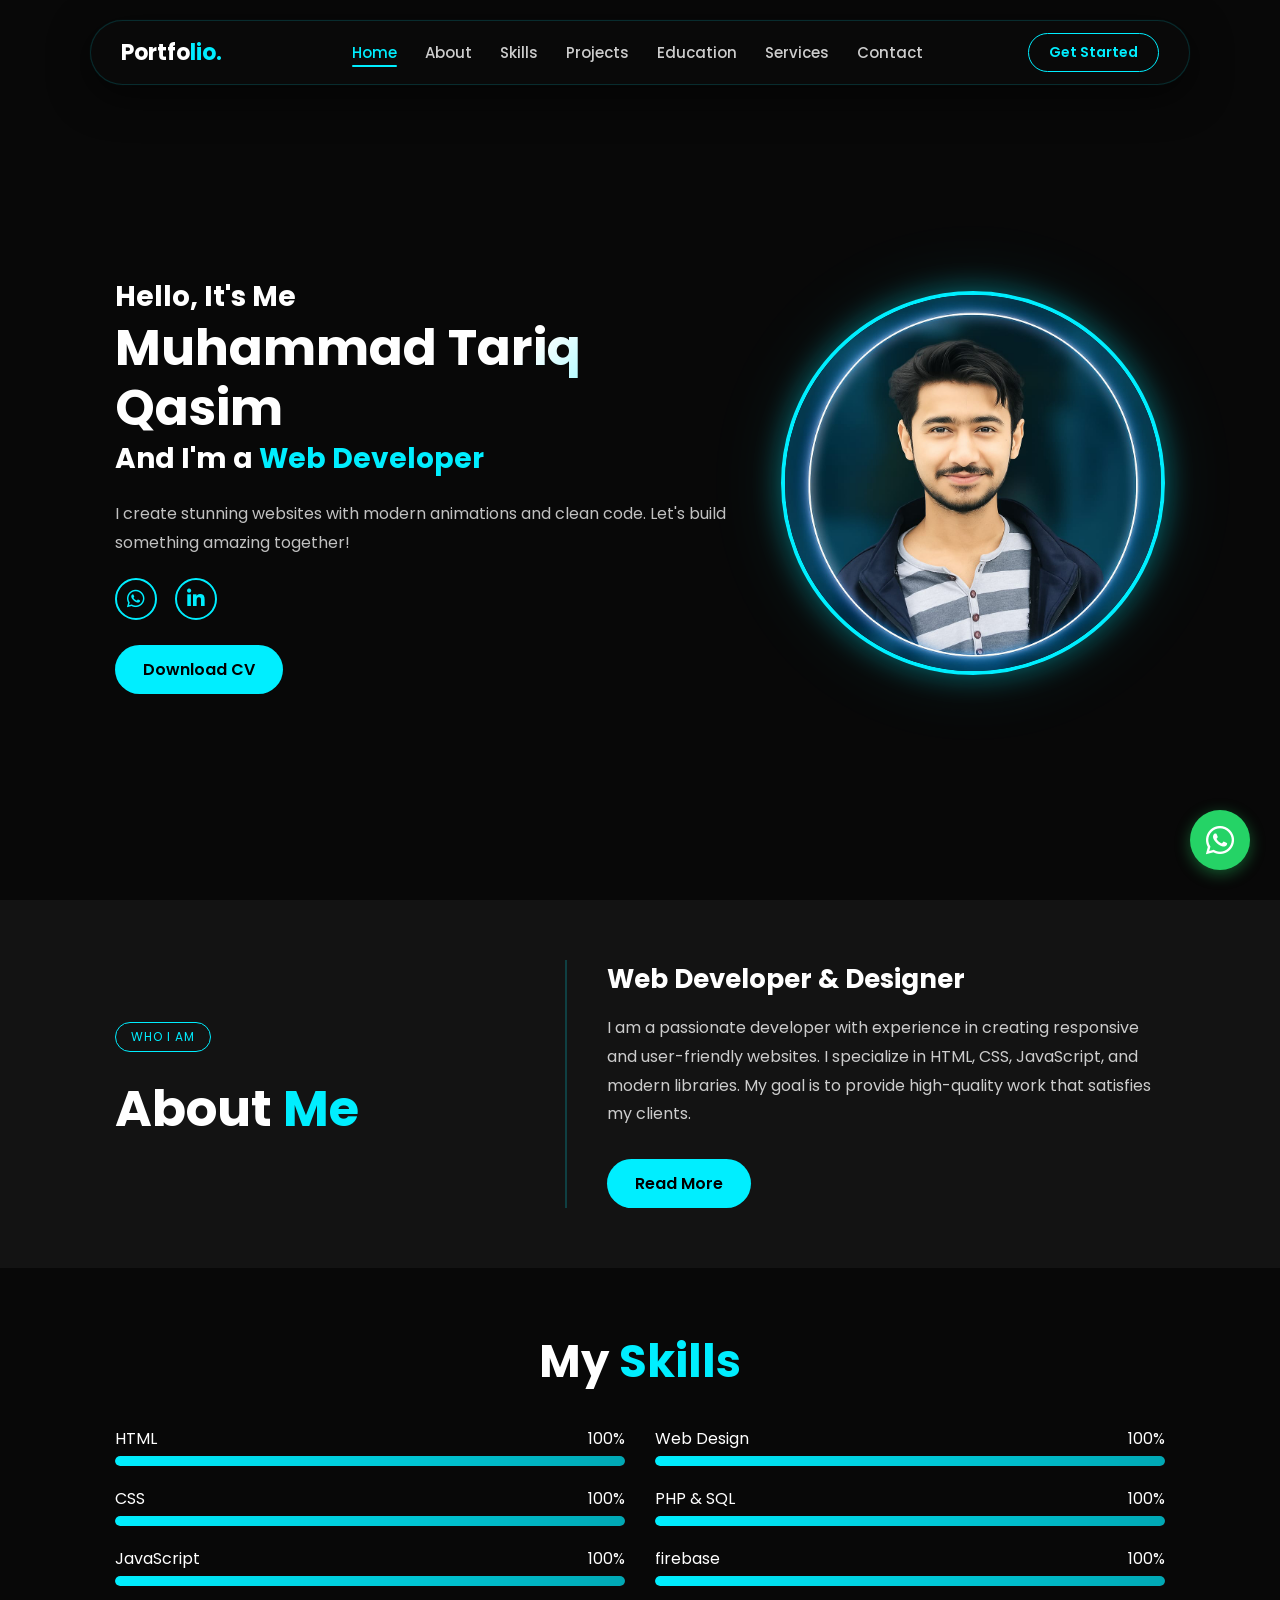
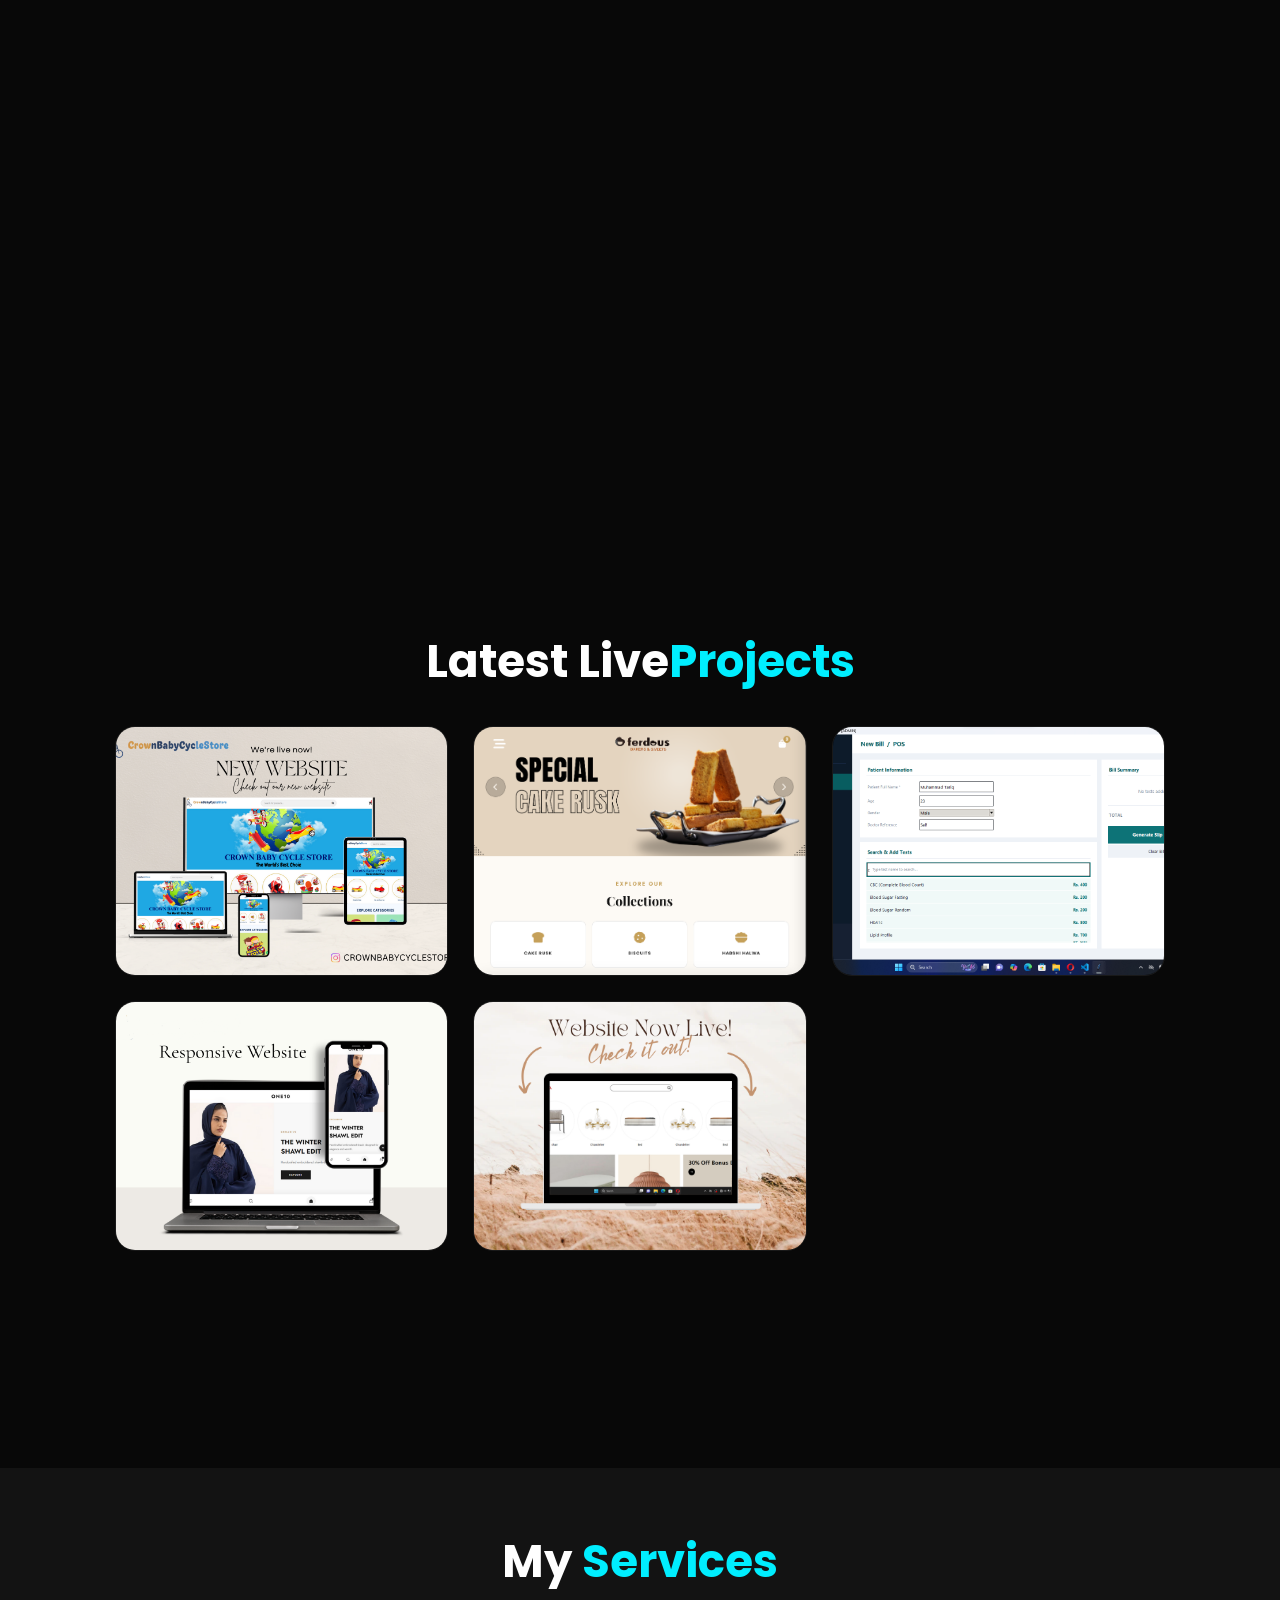
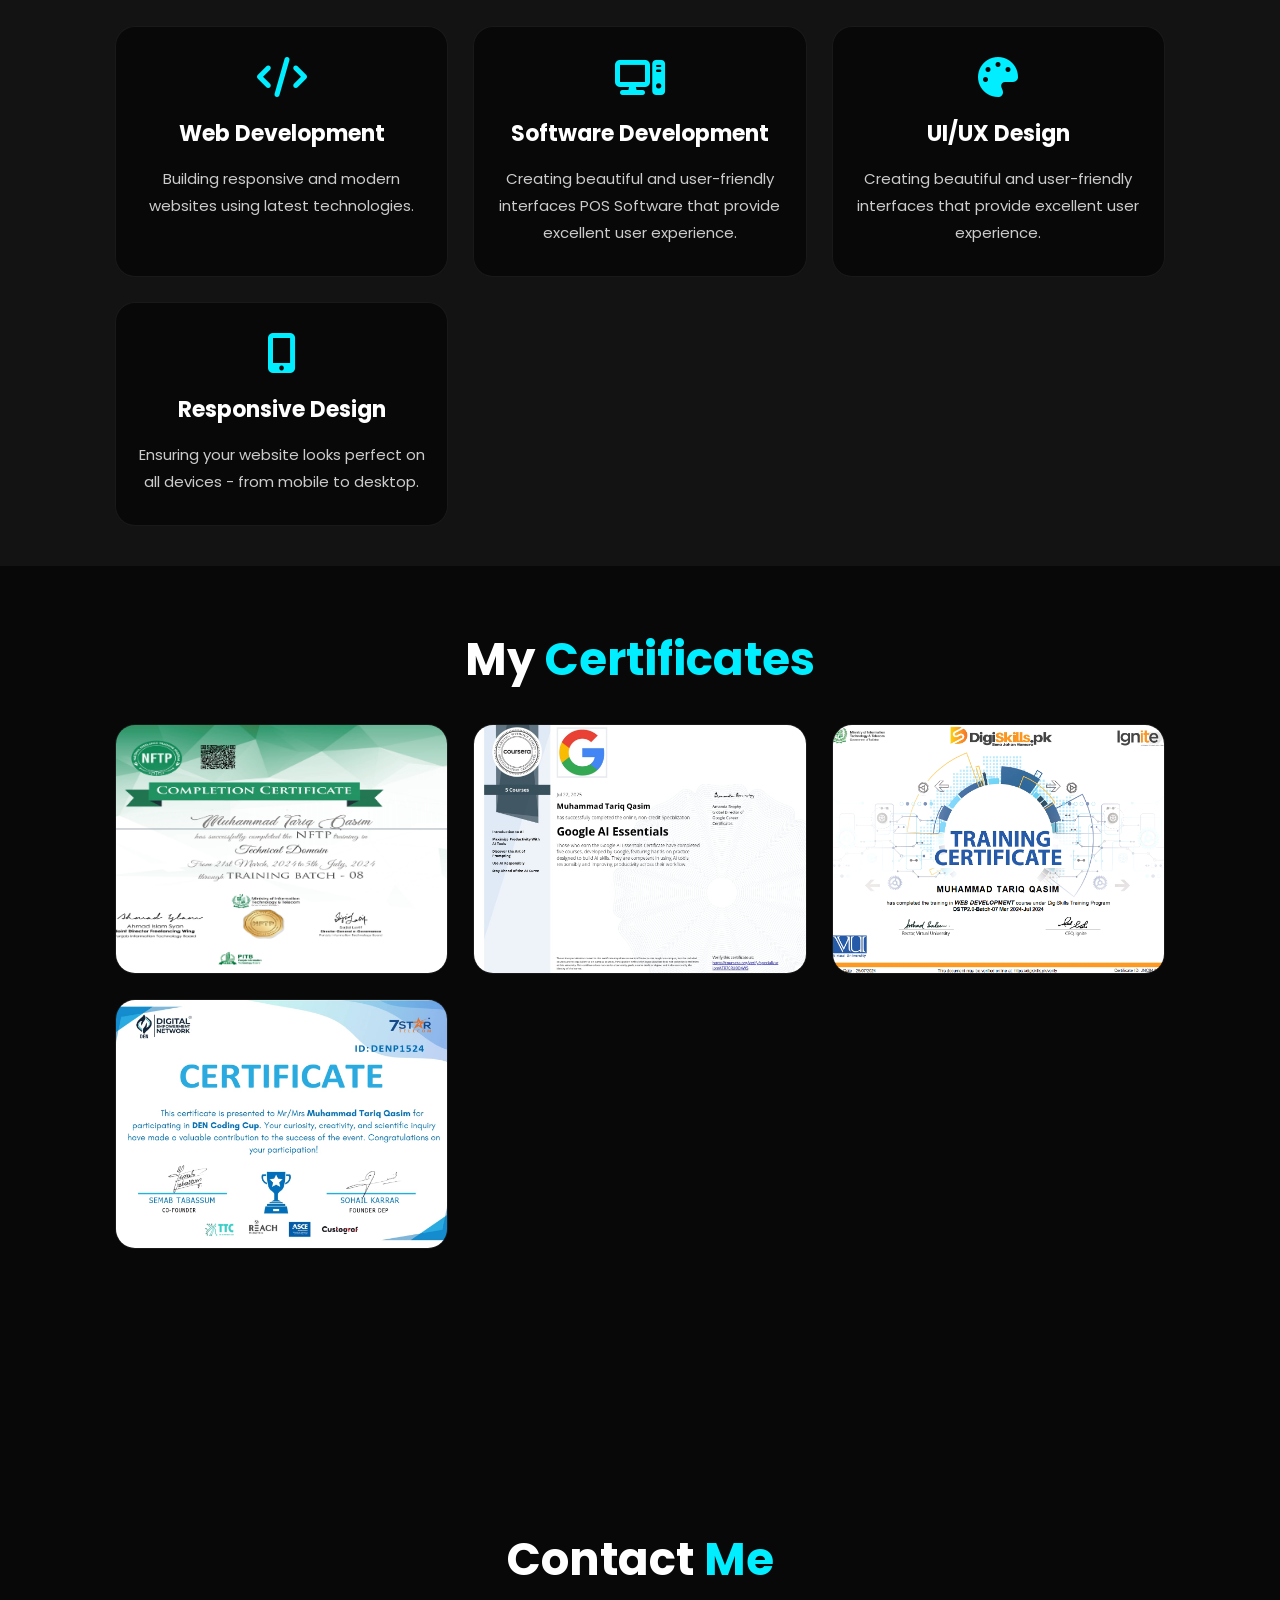
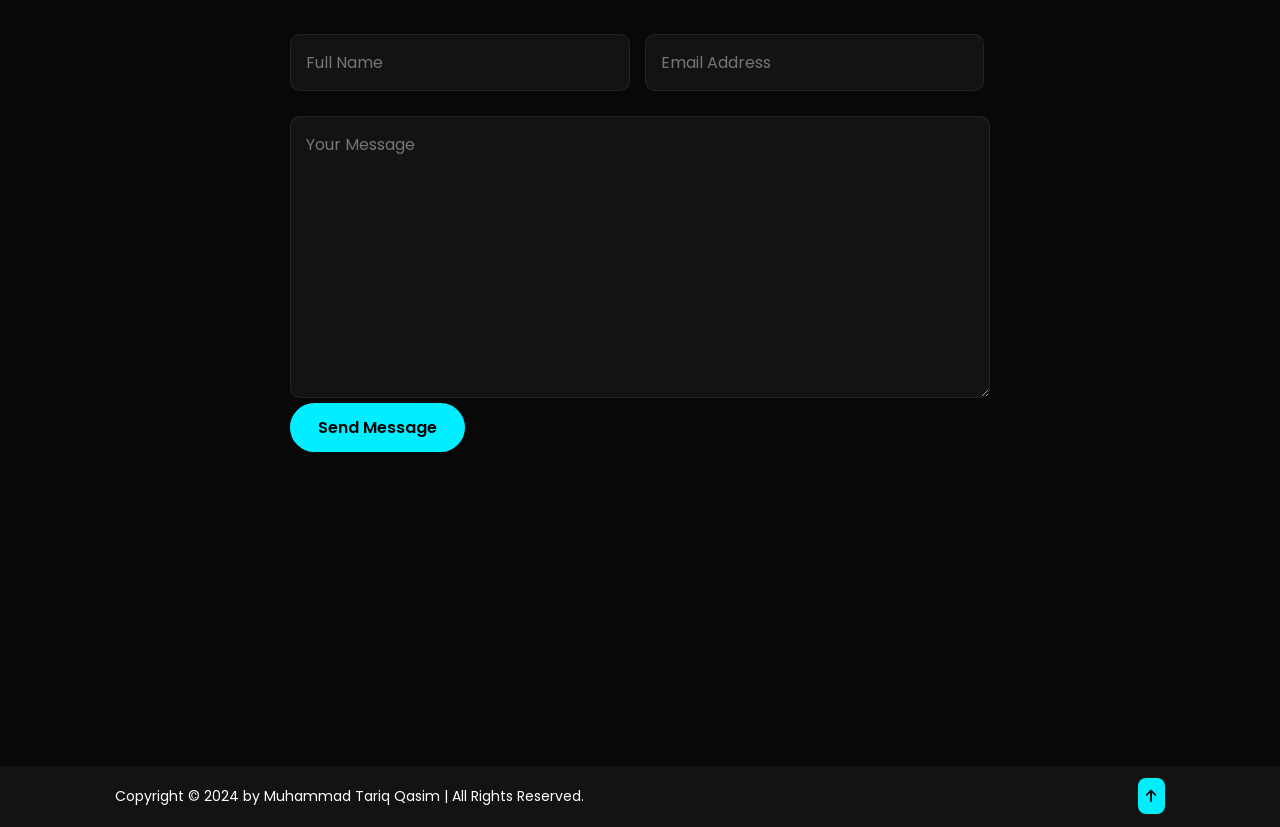
==== index.html @ 9a078065 "Add files via upload" ====
<!DOCTYPE html>
<html lang="en">
<head>
    <meta charset="UTF-8">
    <meta name="viewport" content="width=device-width, initial-scale=1.0">
    <title>Tariq Qasim | Professional Portfolio</title>
    <link rel="stylesheet" type="text/css" href="style.css">
    <link rel="stylesheet" href="https://cdnjs.cloudflare.com/ajax/libs/font-awesome/6.5.1/css/all.min.css">
</head>
<body>

    <header class="header">
        <div class="header-pill">
            <div class="logo-wrapper">
                <a href="#" class="logo">Portfo<span>lio.</span></a>
            </div>

            <nav class="navbar">
                <a href="#home" class="active">Home</a>
                <a href="#about">About</a>
                <a href="#skills">Skills</a>
                <a href="#portfolio">Projects</a>
                <a href="educational.html">Education</a>
                <a href="#services">Services</a>
                <a href="#contact">Contact</a>
            </nav>

            <div class="header-right">
                <a href="#contact" class="get-started-btn">Get Started</a>
                <i class="fa-solid fa-bars" id="menu-icon"></i>
            </div>
        </div>
    </header>

    <!-- HOME SECTION -->
    <section class="home" id="home">
        <div class="home-content">
            <h3>Hello, It's Me</h3>
            <h1>Muhammad Tariq Qasim</h1>
            <h3>And I'm a <span style="color: var(--main-color);">Web Developer</span></h3>
            <p>I create stunning websites with modern animations and clean code. Let's build something amazing together!</p>
            <div class="social-media">
                <a href="https://wa.me/+923253209977"><i class="fa-brands fa-whatsapp"></i></a>
                <a href="https://www.linkedin.com/in/tariq-qasim-27733a306?utm_source=share&utm_campaign=share_via&utm_content=profile&utm_medium=android_app"><i class="fa-brands fa-linkedin-in"></i></a>
            </div>
            <a href="#contact" class="btn">Download CV</a>
        </div>
        <div class="home-img">
            <img src="Tariqqasim.jpeg" alt="Profile Pic">
        </div>
    </section>

    <!-- ABOUT SECTION -->
    <section class="about" id="about">
        <div class="about-container reveal">
            <div class="about-left">
                <span class="pill-badge">Who I Am</span>
                <h2 class="heading">About <span>Me</span></h2>
            </div>
            <div class="about-right">
                <h3>Web Developer & Designer</h3>
                <p>I am a passionate developer with experience in creating responsive and user-friendly websites. I specialize in HTML, CSS, JavaScript, and modern libraries. My goal is to provide high-quality work that satisfies my clients.</p>
                <div class="about-btn-wrapper">
                    <a href="#" class="btn">Read More</a>
                </div>
            </div>
        </div>
    </section>

    <!-- SKILLS SECTION -->
    <section class="skills" id="skills">
        <h2 class="heading reveal">My <span>Skills</span></h2>
        <div class="skills-container reveal">
            <div class="skill-box">
                <div class="skill-bar">
                    <div class="info"><span>HTML</span><span>100%</span></div>
                    <div class="bar"><span class="progress" data-width="100%"></span></div>
                </div>
                <div class="skill-bar">
                    <div class="info"><span>CSS</span><span>100%</span></div>
                    <div class="bar"><span class="progress" data-width="100%"></span></div>
                </div>
                <div class="skill-bar">
                    <div class="info"><span>JavaScript</span><span>100%</span></div>
                    <div class="bar"><span class="progress" data-width="100%"></span></div>
                </div>
            </div>
            <div class="skill-box">
                <div class="skill-bar">
                    <div class="info"><span>Web Design</span><span>100%</span></div>
                    <div class="bar"><span class="progress" data-width="100%"></span></div>
                </div>
                <div class="skill-bar">
                    <div class="info"><span>PHP & SQL</span><span>100%</span></div>
                    <div class="bar"><span class="progress" data-width="100%"></span></div>
                </div>
                <div class="skill-bar">
                    <div class="info"><span>firebase</span><span>100%</span></div>
                    <div class="bar"><span class="progress" data-width="100%"></span></div>
                </div>
            </div>
        </div>
    </section>

    <!-- PORTFOLIO SECTION -->
    <section class="portfolio" id="portfolio">
        <h2 class="heading reveal">Latest Live<span>Projects</span></h2>
        <div class="portfolio-container reveal">
            <div class="portfolio-box">
                <img src="crown.png" alt="Project 1">
                <div class="portfolio-layer">
                    <h4>Crown Baby Store</h4>
                    <a href="https://www.crownbabycyclestore.live"><i class="fa-solid fa-arrow-up-right-from-square"></i></a>
                </div>
            </div>
            <div class="portfolio-box">
                <img src="ferdousbakery.png" alt="Project 2">
                <div class="portfolio-layer">
                    <h4>Ferdous Bakers</h4>
                    <a href="https://www.ferdousbakery.com"><i class="fa-solid fa-arrow-up-right-from-square"></i></a>
                </div>
            </div>
            <div class="portfolio-box">
                <img src="city lab.png" alt="Project 2">
                <div class="portfolio-layer">
                    <h4>City Laboratory <br> POS Software</h4>
                 </div>
            </div>
            <div class="portfolio-box">
                <img src="one 10.png" alt="Project 2">
                <div class="portfolio-layer">
                    <h4>ONE 10</h4>
                    <a href="https://one10-virid.vercel.app/"><i class="fa-solid fa-arrow-up-right-from-square"></i></a>
                </div>
            </div>
            <div class="portfolio-box">
                <img src="Doweco.png" alt="Project 3">
                <div class="portfolio-layer">
                    <h4>Doweeco</h4>
                    <a href="https://doweco-b8rv.vercel.app/"><i class="fa-solid fa-arrow-up-right-from-square"></i></a>
                </div>
            </div>
        </div>
    </section>

    <!-- SERVICES SECTION -->
    <section class="services" id="services">
        <h2 class="heading reveal">My <span>Services</span></h2>
        <div class="services-container reveal">
            <div class="service-box">
                <i class="fa-solid fa-code"></i>
                <h3>Web Development</h3>
                <p>Building responsive and modern websites using latest technologies.</p>
            </div>
            <div class="service-box">
                <i class="fa-solid fa-computer"></i>
                <h3>Software Development</h3>
                <p>Creating beautiful and user-friendly interfaces POS Software that provide excellent user experience.</p>
            </div>
            <div class="service-box">
                <i class="fa-solid fa-palette"></i>
                <h3>UI/UX Design</h3>
                <p>Creating beautiful and user-friendly interfaces that provide excellent user experience.</p>
            </div>
            <div class="service-box">
                <i class="fa-solid fa-mobile-screen-button"></i>
                <h3>Responsive Design</h3>
                <p>Ensuring your website looks perfect on all devices - from mobile to desktop.</p>
            </div>
        </div>
    </section>

    

    <!-- CERTIFICATES SECTION -->
    <section class="certificates" id="certificates">
        <h2 class="heading reveal">My <span>Certificates</span></h2>
        <div class="portfolio-container reveal">
            <div class="portfolio-box">
                <img src="nftp.jpg" alt="web">
                <div class="portfolio-layer"><h4>NFTP</h4></div>
            </div>
            <div class="portfolio-box">
                <img src="GOOGLE.jpg" alt="Google">
                <div class="portfolio-layer"><h4>Google AI</h4></div>
            </div>
            <div class="portfolio-box">
                <img src="DIGI SKILSS.png" alt="Digi">
                <div class="portfolio-layer"><h4>DigiSkills</h4></div>
            </div>
            <div class="portfolio-box">
                <img src="CODING CUP.jpg" alt="Coding">
                <div class="portfolio-layer"><h4>Coding Cup</h4></div>
            </div>
        </div>
    </section>

    <!-- CONTACT SECTION -->
    <section class="contact" id="contact">
        <h2 class="heading reveal">Contact <span>Me</span></h2>
        <form id="whatsappForm" class="reveal">
            <div class="input-box">
                <input type="text" id="name" placeholder="Full Name" required>
                <input type="email" id="email" placeholder="Email Address">
            </div>
            <textarea id="message" cols="30" rows="10" placeholder="Your Message" required></textarea>
            <button type="button" onclick="sendToWhatsapp()" class="btn">Send Message</button>
        </form>
    </section>

    <!-- FOOTER -->
    <footer class="footer">
        <p>Copyright &copy; 2024 by Muhammad Tariq Qasim | All Rights Reserved.</p>
        <div class="footer-iconTop"><a href="#home"><i class="fa-solid fa-arrow-up"></i></a></div>
    </footer>

    <!-- WHATSAPP FLOATING BUTTON -->
    <a href="https://wa.me/923253209977" target="_blank" class="whatsapp-float">
        <i class="fa-brands fa-whatsapp"></i>
    </a>

    <script>
        // MENU TOGGLE - Fixed for mobile
        const menuIcon = document.querySelector('#menu-icon');
        const navbar = document.querySelector('.navbar');

        menuIcon.addEventListener('click', (e) => {
            e.stopPropagation();
            menuIcon.classList.toggle('fa-xmark');
            menuIcon.classList.toggle('fa-bars');
            navbar.classList.toggle('active');
        });

        // Close menu when a link is clicked
        navbar.querySelectorAll('a').forEach(link => {
            link.addEventListener('click', () => {
                menuIcon.classList.remove('fa-xmark');
                menuIcon.classList.add('fa-bars');
                navbar.classList.remove('active');
            });
        });

        // Close menu when clicking outside
        document.addEventListener('click', (e) => {
            if (!menuIcon.contains(e.target) && !navbar.contains(e.target)) {
                menuIcon.classList.remove('fa-xmark');
                menuIcon.classList.add('fa-bars');
                navbar.classList.remove('active');
            }
        });

        // ACTIVE NAV on scroll
        const sections = document.querySelectorAll('section[id]');
        const navLinks = document.querySelectorAll('.navbar a');
        
        window.addEventListener('scroll', () => {
            let current = '';
            sections.forEach(section => {
                const sectionTop = section.offsetTop - 150;
                if (window.scrollY >= sectionTop) current = section.getAttribute('id');
            });
            navLinks.forEach(link => {
                link.classList.remove('active');
                if (link.getAttribute('href') === '#' + current) link.classList.add('active');
            });
        });

        // REVEAL on scroll
        const observer = new IntersectionObserver((entries) => {
            entries.forEach((entry) => {
                if (entry.isIntersecting) {
                    entry.target.classList.add('active');
                    if (entry.target.classList.contains('skills-container')) {
                        document.querySelectorAll('.progress').forEach(bar => {
                            bar.style.width = bar.getAttribute('data-width');
                        });
                    }
                }
            });
        }, { threshold: 0.1 });
        document.querySelectorAll('.reveal').forEach(el => observer.observe(el));

        // WHATSAPP SEND
        function sendToWhatsapp() {
            const myNumber = "923253209977";
            const name = document.getElementById('name').value;
            const message = document.getElementById('message').value;
            if (!name || !message) { alert("Please enter Name and Message!"); return; }
            const url = "https://wa.me/" + myNumber + "?text=" + "*Name:* " + name + "%0a" + "*Message:* " + message;
            window.open(url, '_blank').focus();
        }
    </script>
</body>
</html>
---- style.css ----
@import url('https://fonts.googleapis.com/css2?family=Poppins:wght@300;400;500;600;700;800&display=swap');

* { margin: 0; padding: 0; box-sizing: border-box; text-decoration: none; border: none; outline: none; scroll-behavior: smooth; font-family: 'Poppins', sans-serif; }

:root {
    --bg-color: #080808; 
    --second-bg-color: #131313; 
    --text-color: #fff;
    --main-color: #00eeff; 
    --glass-bg: rgba(0, 0, 0, 0.85);
    --header-bg: rgba(10, 10, 10, 0.85);
}

html { font-size: 62.5%; overflow-x: hidden; }
body { background: var(--bg-color); color: var(--text-color); }

::-webkit-scrollbar { width: 6px; }
::-webkit-scrollbar-track { background: var(--bg-color); }
::-webkit-scrollbar-thumb { background: var(--main-color); border-radius: 10px; }

/* HEADER */
.header {
    position: fixed; top: 20px; left: 0; width: 100%;
    display: flex; justify-content: center; z-index: 1000; padding: 0 2%;
    animation: slideDown 0.8s ease forwards;
}
@keyframes slideDown { from { opacity: 0; transform: translateY(-30px); } to { opacity: 1; transform: translateY(0); } }

.header-pill {
    background: var(--header-bg); backdrop-filter: blur(20px); -webkit-backdrop-filter: blur(20px);
    border: 1px solid rgba(0,238,255,0.15); width: 100%; max-width: 1100px;
    padding: 1.2rem 3rem; border-radius: 100px;
    display: flex; justify-content: space-between; align-items: center;
    box-shadow: 0 10px 40px rgba(0,0,0,0.6), 0 0 1px rgba(0,238,255,0.2);
    transition: box-shadow 0.3s;
}
.header-pill:hover { box-shadow: 0 10px 40px rgba(0,0,0,0.6), 0 0 20px rgba(0,238,255,0.1); }

.logo { font-size: 2.2rem; color: #fff; font-weight: 700; }
.logo span { color: var(--main-color); }

.navbar a { 
    font-size: 1.5rem; color: rgba(255,255,255,0.8); margin-left: 2.5rem; font-weight: 500; 
    transition: color .3s; position: relative;
}
.navbar a::after {
    content: ''; position: absolute; bottom: -4px; left: 0;
    width: 0; height: 2px; background: var(--main-color);
    transition: width 0.3s ease; border-radius: 2px;
}
.navbar a:hover::after, .navbar a.active::after { width: 100%; }
.navbar a:hover, .navbar a.active { color: var(--main-color); }

.header-right { display: flex; align-items: center; gap: 1.5rem; }

.get-started-btn {
    border: 1.5px solid var(--main-color); color: var(--main-color);
    padding: 0.8rem 2rem; border-radius: 50px; font-size: 1.4rem; font-weight: 600; 
    transition: background .3s, color .3s, box-shadow .3s, transform .2s;
}
.get-started-btn:hover { background: var(--main-color); color: #000; box-shadow: 0 0 20px rgba(0,238,255,0.5); transform: translateY(-2px); }

#menu-icon { font-size: 2.8rem; color: #fff; display: none; cursor: pointer; transition: color 0.3s, transform 0.3s; z-index: 1001; }
#menu-icon:hover { color: var(--main-color); }

/* SECTIONS */
section { min-height: 100vh; padding: 10rem 9% 5rem; }
.heading { text-align: center; font-size: 4.5rem; margin-bottom: 3rem; }
.heading span { color: var(--main-color); }

/* HOME */
.home { display: flex; align-items: center; gap: 5rem; padding-top: 12rem; }
.home-content { animation: fadeInLeft 1s ease 0.3s both; }
.home-content h3 { font-size: 2.8rem; animation: fadeInLeft 1s ease 0.2s both; }
.home-content h1 { 
    font-size: 5rem; line-height: 1.2; animation: fadeInLeft 1s ease 0.4s both;
    background: linear-gradient(135deg, #fff 60%, var(--main-color));
    -webkit-background-clip: text; -webkit-text-fill-color: transparent; background-clip: text;
}
.home-content p { font-size: 1.6rem; margin: 2rem 0; color: rgba(255,255,255,0.75); line-height: 1.8; }
.social-media { margin-bottom: 2.5rem; }
.social-media a {
    display: inline-flex; width: 4.2rem; height: 4.2rem; border: 2px solid var(--main-color);
    border-radius: 50%; justify-content: center; align-items: center;
    color: var(--main-color); font-size: 2rem; margin-right: 1.5rem; 
    transition: background .3s, color .3s, box-shadow .3s, transform .3s;
}
.social-media a:hover { background: var(--main-color); color: #000; box-shadow: 0 0 25px var(--main-color); transform: translateY(-4px) scale(1.1); }

.btn { display: inline-block; padding: 1.2rem 2.8rem; background: var(--main-color); border-radius: 4rem; color: #000; font-size: 1.6rem; font-weight: 600; transition: box-shadow .3s, transform .3s; }
.btn:hover { box-shadow: 0 0 25px rgba(0,238,255,0.6); transform: translateY(-3px); }

.home-img { animation: fadeInRight 1s ease 0.5s both; }
.home-img img { 
    width: 30vw; border-radius: 50%; border: 4px solid var(--main-color); 
    box-shadow: 0 0 30px rgba(0,238,255,0.4), 0 0 80px rgba(0,238,255,0.1); 
    animation: float 4s infinite ease-in-out; transition: box-shadow 0.3s;
}
.home-img img:hover { box-shadow: 0 0 50px rgba(0,238,255,0.6), 0 0 100px rgba(0,238,255,0.2); }

@keyframes float { 0%, 100% { transform: translateY(0); } 50% { transform: translateY(-18px); } }
@keyframes fadeInLeft { from { opacity: 0; transform: translateX(-40px); } to { opacity: 1; transform: translateX(0); } }
@keyframes fadeInRight { from { opacity: 0; transform: translateX(40px); } to { opacity: 1; transform: translateX(0); } }

/* ABOUT */
.about { background: var(--second-bg-color); padding: 6rem 9%; display: flex; justify-content: center; align-items: center; min-height: auto; }
.about-container { display: grid; grid-template-columns: 1fr 1.5fr; gap: 5rem; max-width: 1200px; align-items: center; }
.about-left { text-align: left; }
.pill-badge { color: var(--main-color); border: 1px solid var(--main-color); padding: 5px 15px; border-radius: 50px; font-size: 1.2rem; text-transform: uppercase; letter-spacing: 1px; display: inline-block; margin-bottom: 2rem; }
.about-left .heading { text-align: left; font-size: 5rem; margin-bottom: 0; }
.about-right { text-align: left; border-left: 2px solid rgba(0,238,255,0.2); padding-left: 4rem; }
.about-right h3 { font-size: 2.6rem; color: #fff; margin-bottom: 1.5rem; }
.about-right p { font-size: 1.6rem; line-height: 1.8; color: #ccc; margin-bottom: 3rem; }
.about-btn-wrapper { display: flex; justify-content: flex-start; }

/* SKILLS */
.skills { padding: 6rem 9% 4rem; }
.skills-container { display: grid; grid-template-columns: repeat(2, 1fr); gap: 3rem; }
.skill-bar { margin-bottom: 2rem; }
.skill-bar .info { display: flex; justify-content: space-between; font-size: 1.6rem; margin-bottom: 0.5rem; }
.skill-bar .bar { width: 100%; height: 1rem; background: #2a2a2a; border-radius: 10px; overflow: hidden; }
.skill-bar .bar span { display: block; height: 100%; background: linear-gradient(90deg, var(--main-color), #00a8b5); width: 0; transition: width 1.5s cubic-bezier(0.4,0,0.2,1); box-shadow: 0 0 12px var(--main-color); border-radius: 10px; }

/* SERVICES */
.services { background: var(--second-bg-color); padding: 6rem 9% 4rem; min-height: auto; }
.services-container { display: grid; grid-template-columns: repeat(auto-fit, minmax(280px, 1fr)); gap: 2.5rem; margin-top: 3rem; }
.service-box { background: var(--bg-color); padding: 3rem 2rem; border-radius: 2rem; text-align: center; border: 1px solid rgba(255,255,255,0.07); transition: border-color .4s, transform .4s, box-shadow .4s; position: relative; overflow: hidden; }
.service-box::before { content: ''; position: absolute; top: 0; left: -100%; width: 100%; height: 2px; background: linear-gradient(90deg, transparent, var(--main-color), transparent); transition: left 0.5s ease; }
.service-box:hover::before { left: 100%; }
.service-box:hover { border-color: var(--main-color); transform: translateY(-10px); box-shadow: 0 15px 35px rgba(0,238,255,0.15); }
.service-box i { font-size: 4rem; color: var(--main-color); margin-bottom: 2rem; display: block; transition: transform 0.3s; }
.service-box:hover i { transform: scale(1.2) rotate(5deg); }
.service-box h3 { font-size: 2.2rem; margin-bottom: 1.5rem; }
.service-box p { font-size: 1.5rem; line-height: 1.8; color: #ccc; }

/* PORTFOLIO & CERTIFICATES */
.portfolio, .certificates { padding: 6rem 9% 4rem; }
.portfolio-container { display: grid; grid-template-columns: repeat(auto-fit, minmax(280px, 1fr)); gap: 2.5rem; }
.portfolio-box { position: relative; border-radius: 2rem; overflow: hidden; height: 250px; border: 1px solid rgba(255,255,255,0.07); display: flex; transition: border-color .4s, transform .4s, box-shadow .4s; }
.portfolio-box:hover { border-color: var(--main-color); transform: translateY(-5px); box-shadow: 0 15px 35px rgba(0,238,255,0.15); }
.portfolio-box img { width: 100%; height: 100%; object-fit: cover; transition: transform .6s ease; }
.portfolio-box:hover img { transform: scale(1.08); }
.portfolio-layer { position: absolute; bottom: 0; left: 0; width: 100%; height: 100%; background: linear-gradient(to top, rgba(0,0,0,0.9) 0%, rgba(0,0,0,0.5) 60%, transparent 100%); display: flex; flex-direction: column; justify-content: center; align-items: center; transform: translateY(100%); transition: transform .4s cubic-bezier(0.4,0,0.2,1); }
.portfolio-box:hover .portfolio-layer { transform: translateY(0); }
.portfolio-layer h4 { font-size: 2rem; color: var(--main-color); }
.portfolio-layer i { font-size: 2rem; color: #000; background: var(--main-color); padding: 1rem; border-radius: 50%; margin-top: 1rem; transition: transform 0.3s; }
.portfolio-layer i:hover { transform: scale(1.15); }

/* CONTACT */
.contact { padding: 6rem 9% 4rem; }
.contact form { max-width: 70rem; margin: auto; }
.input-box { display: flex; gap: 1.5rem; flex-wrap: wrap; margin-bottom: 1.5rem; }
.input-box input, textarea { width: 100%; padding: 1.5rem; background: var(--second-bg-color); color: #fff; border-radius: 1rem; font-size: 1.6rem; margin-top: 1rem; border: 1px solid rgba(255,255,255,0.07); transition: border-color 0.3s, box-shadow 0.3s; }
.input-box input:focus, textarea:focus { border-color: var(--main-color); box-shadow: 0 0 15px rgba(0,238,255,0.1); }
.input-box input { width: 48.5%; }
textarea { resize: vertical; min-height: 150px; }

/* FOOTER */
.footer { display: flex; justify-content: space-between; align-items: center; padding: 2rem 9%; background: var(--second-bg-color); font-size: 1.4rem; }
.footer-iconTop a { background: var(--main-color); color: #000; padding: 0.8rem; border-radius: 0.8rem; transition: box-shadow 0.3s, transform 0.3s; }
.footer-iconTop a:hover { box-shadow: 0 0 15px rgba(0,238,255,0.5); transform: translateY(-3px); }

/* REVEAL ANIMATION */
.reveal { opacity: 0; transform: translateY(35px); transition: opacity 0.8s ease, transform 0.8s ease; }
.reveal.active { opacity: 1; transform: translateY(0); }

/* WHATSAPP */
.whatsapp-float { position: fixed; bottom: 30px; right: 30px; width: 60px; height: 60px; background: #25D366; border-radius: 50%; display: flex; align-items: center; justify-content: center; font-size: 32px; color: #fff; box-shadow: 0 4px 15px rgba(37,211,102,0.4); z-index: 999; transition: transform .3s, box-shadow .3s; animation: pulse 2s infinite; }
.whatsapp-float:hover { transform: scale(1.15); box-shadow: 0 6px 25px rgba(37,211,102,0.7); }
@keyframes pulse { 0%, 100% { box-shadow: 0 4px 15px rgba(37,211,102,0.4); } 50% { box-shadow: 0 4px 30px rgba(37,211,102,0.8); } }

/* ===== MOBILE RESPONSIVE ===== */
@media (max-width: 768px) {
    html { font-size: 55%; }
    
    .header { top: 12px; padding: 0 3%; }
    .header-pill { 
        padding: 1.2rem 2rem; 
        border-radius: 20px;
        position: relative;
    }
    
    #menu-icon { display: block; }
    .get-started-btn { display: none; }
    
    /* MOBILE NAVBAR - smooth slide */
    .navbar {
        position: absolute; 
        top: calc(100% + 8px); 
        left: 0; 
        width: 100%;
        background: rgba(8, 8, 8, 0.98);
        backdrop-filter: blur(20px);
        -webkit-backdrop-filter: blur(20px);
        border: 1px solid rgba(0,238,255,0.15);
        border-radius: 16px;
        display: flex;
        flex-direction: column; 
        padding: 0 2rem;
        overflow: hidden;
        max-height: 0;
        opacity: 0;
        pointer-events: none;
        transition: max-height 0.4s ease, opacity 0.3s ease, padding 0.3s ease;
        box-shadow: 0 15px 40px rgba(0,0,0,0.8);
    }
    
    .navbar.active { 
        max-height: 500px; 
        opacity: 1; 
        pointer-events: all;
        padding: 1.5rem 2rem;
    }
    
    .navbar a { 
        margin: 0;
        padding: 1.3rem 0.5rem;
        font-size: 1.8rem;
        border-bottom: 1px solid rgba(255,255,255,0.05);
        transition: color 0.3s, padding-left 0.3s;
    }
    .navbar a:last-child { border-bottom: none; }
    .navbar a:hover, .navbar a.active { padding-left: 1rem; }
    .navbar a::after { display: none; }

    /* REDUCED SECTION GAPS */
    section { padding: 8rem 5% 3rem; min-height: auto; }
    .home { min-height: 100vh; }
    .home { flex-direction: column-reverse; text-align: center; gap: 1.5rem; padding-top: 7rem; padding-bottom: 3rem; }
    .home-img img { width: 55vw; }
    .home-content h1 { font-size: 3.5rem; }
    .home-content h3 { font-size: 2.2rem; }
    .social-media { display: flex; justify-content: center; }

    .about { padding: 4rem 5%; min-height: auto; }
    .about-container { grid-template-columns: 1fr; text-align: center; gap: 2rem; }
    .about-left, .about-right { text-align: center; border-left: none; padding-left: 0; }
    .about-left .heading { text-align: center; }
    .about-btn-wrapper { justify-content: center; }

    .skills { padding: 4rem 5%; min-height: auto; }
    .skills-container { grid-template-columns: 1fr; }

    .services { padding: 4rem 5%; min-height: auto; }
    .services-container { grid-template-columns: 1fr; }

    .portfolio, .certificates { padding: 4rem 5%; min-height: auto; }
    .portfolio-container { grid-template-columns: repeat(auto-fit, minmax(200px, 1fr)); }
    .portfolio-box { height: 180px; }

    .contact { padding: 4rem 5%; min-height: auto; }
    .input-box input { width: 100%; }

    .heading { font-size: 3.5rem; }
    .whatsapp-float { width: 50px; height: 50px; font-size: 26px; bottom: 20px; right: 20px; }
}

@media (max-width: 480px) {
    html { font-size: 50%; }
    .home-img img { width: 72vw; }
    .portfolio-container { grid-template-columns: 1fr; }
}
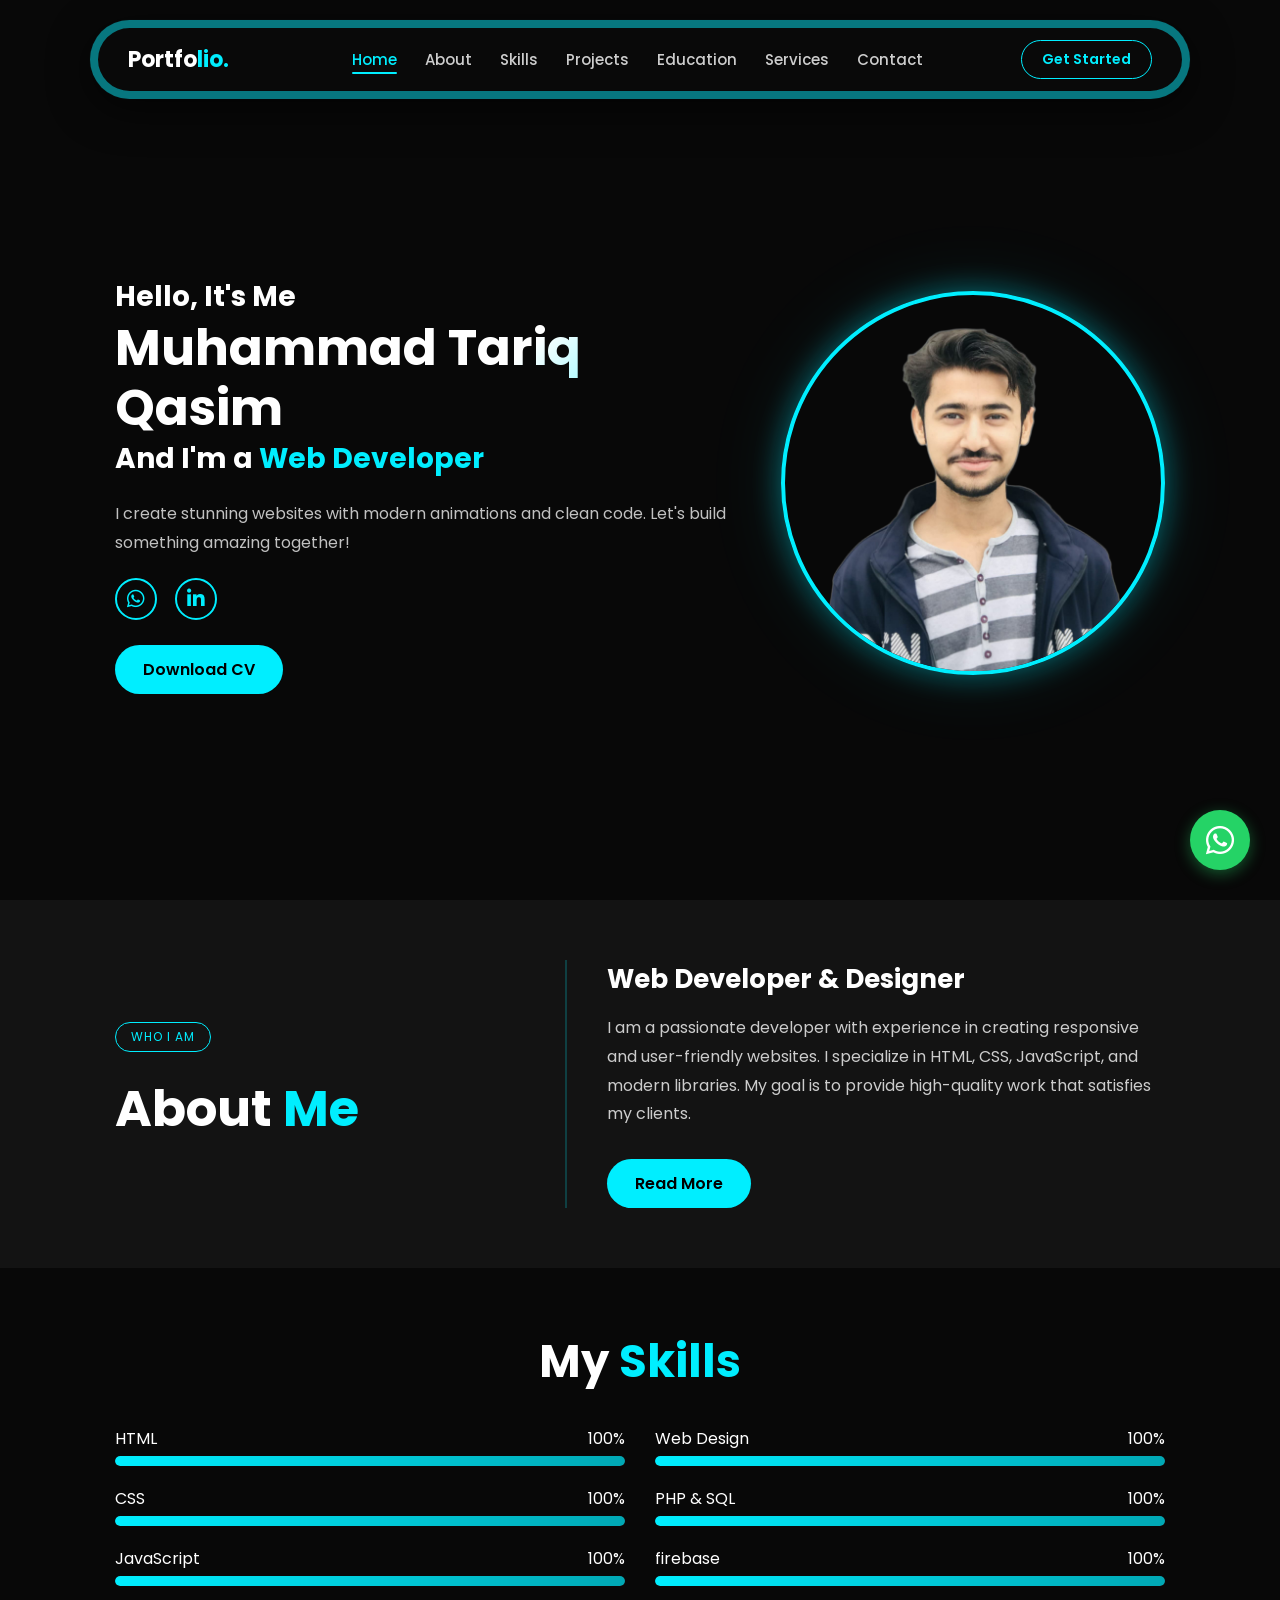
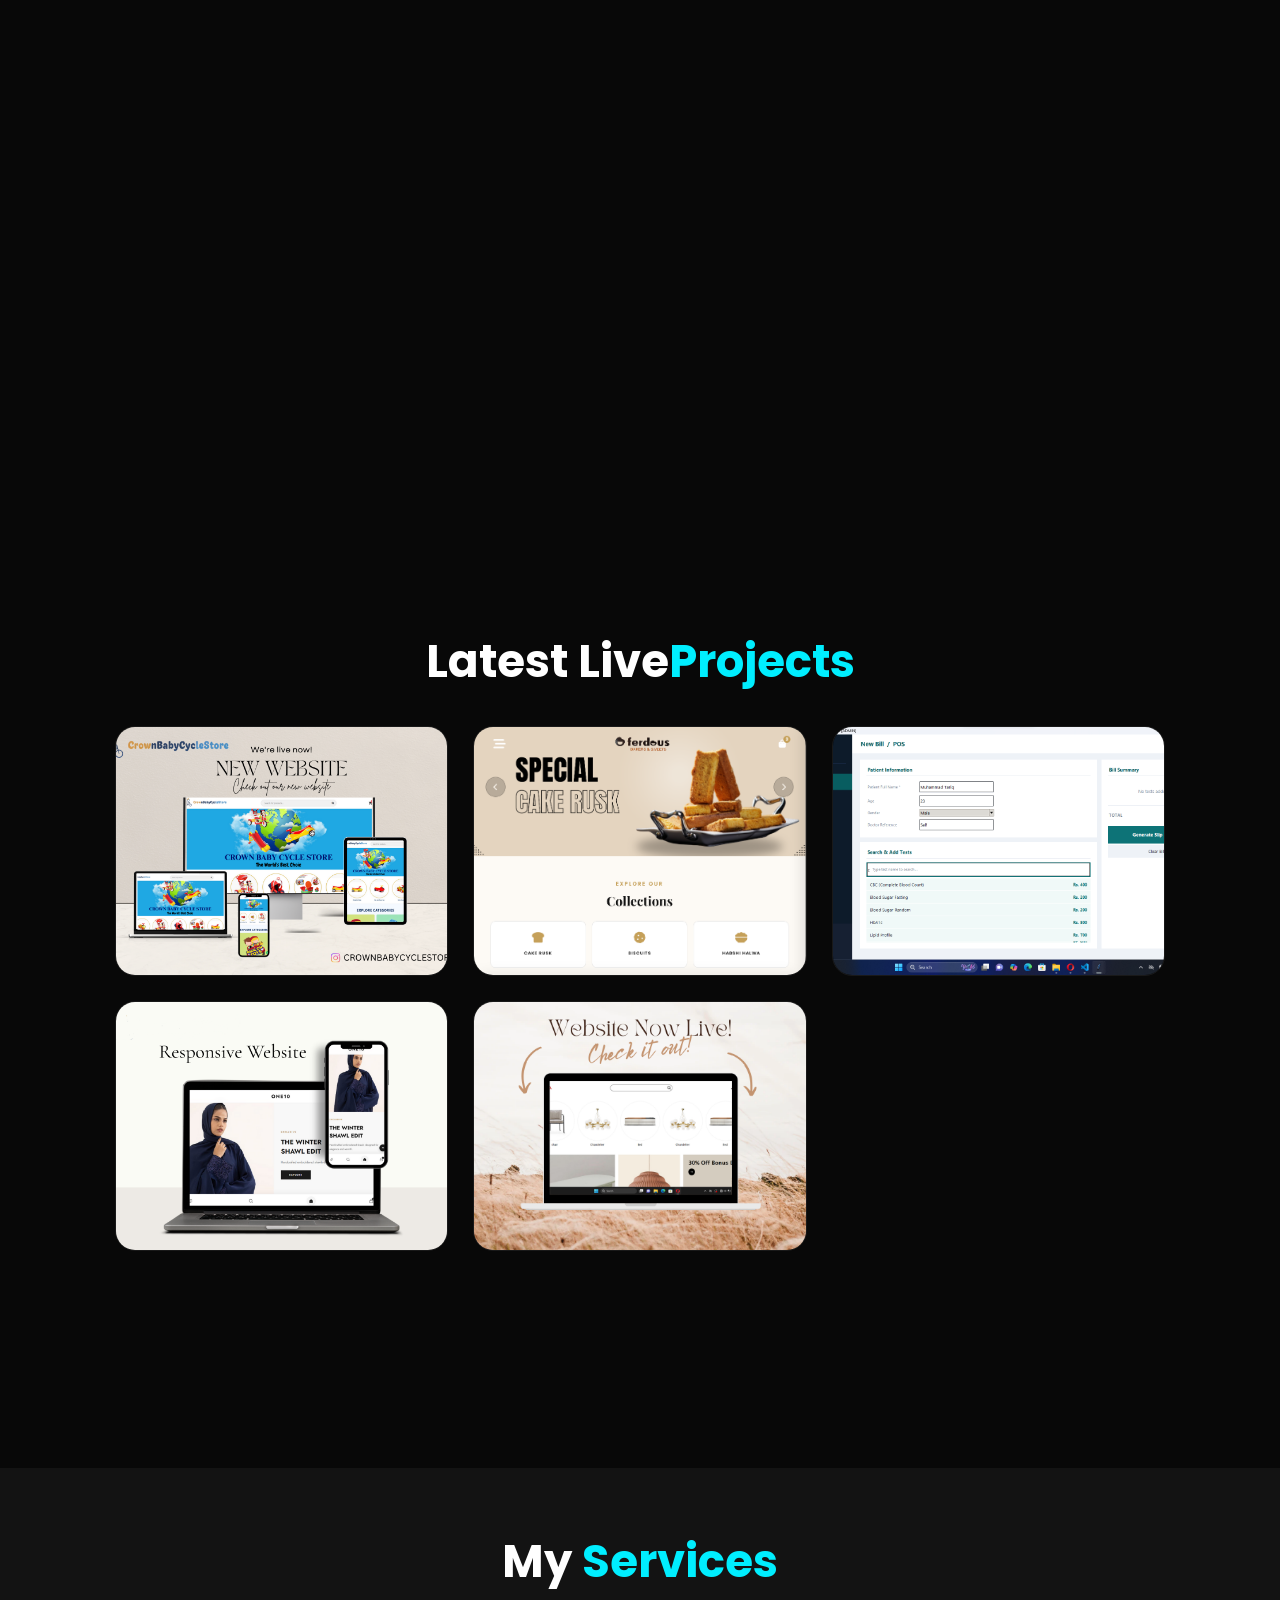
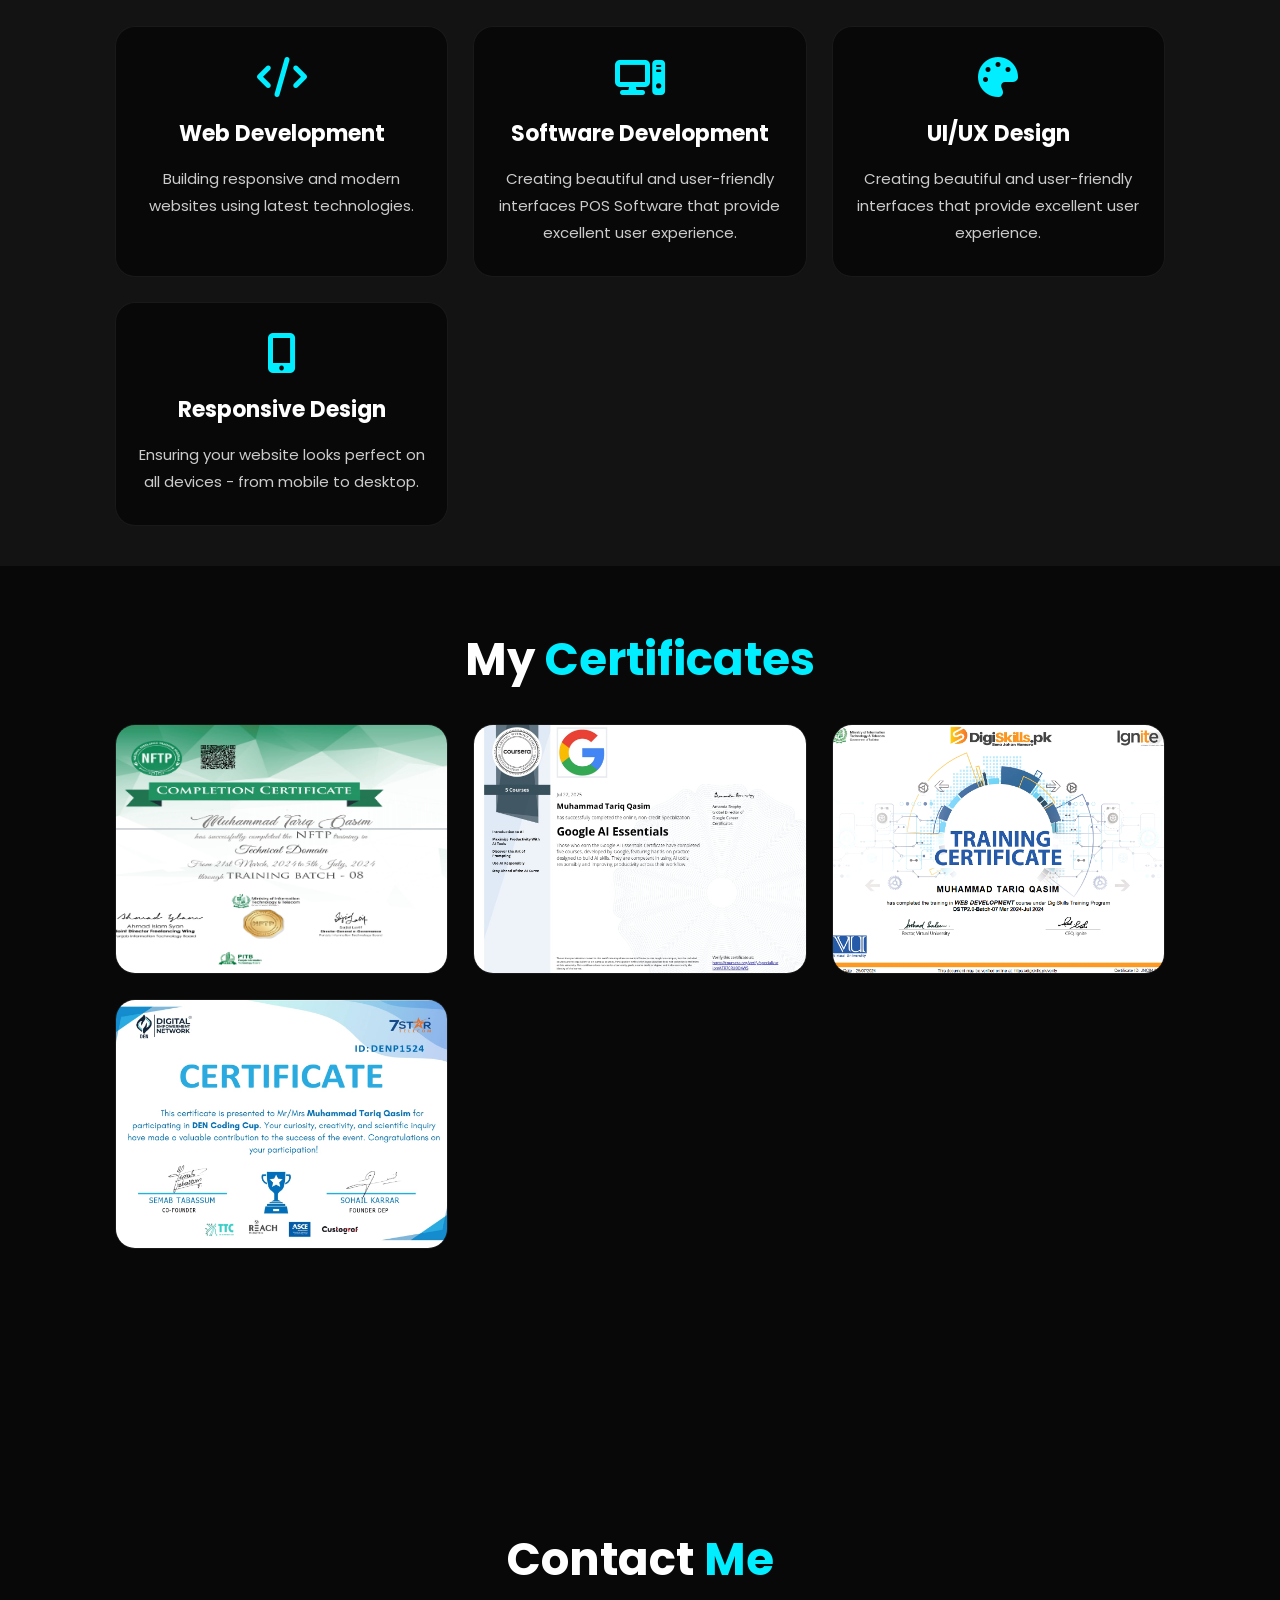
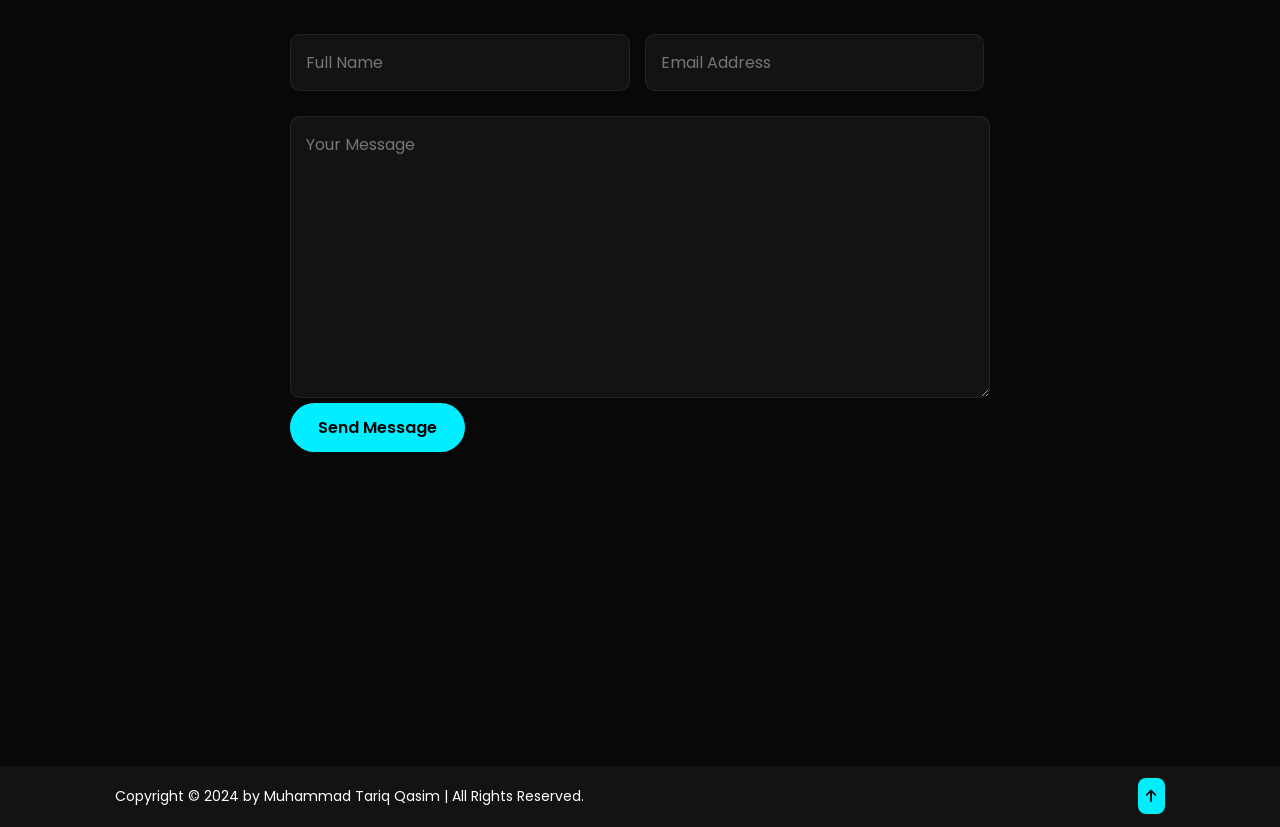
==== commit 092fc48c: "Add files via upload" ====
--- a/index.html
+++ b/index.html
@@ -46,7 +46,7 @@
             <a href="#contact" class="btn">Download CV</a>
         </div>
         <div class="home-img">
-            <img src="Tariqqasim.jpeg" alt="Profile Pic">
+            <img src="Tariqqasim.png" alt="Profile Pic">
         </div>
     </section>
 
--- a/style.css
+++ b/style.css
@@ -28,7 +28,7 @@
 
 .header-pill {
     background: var(--header-bg); backdrop-filter: blur(20px); -webkit-backdrop-filter: blur(20px);
-    border: 1px solid rgba(0,238,255,0.15); width: 100%; max-width: 1100px;
+    border: 8px solid rgba(6, 227, 243, 0.507); width: 100%; max-width: 1100px;
     padding: 1.2rem 3rem; border-radius: 100px;
     display: flex; justify-content: space-between; align-items: center;
     box-shadow: 0 10px 40px rgba(0,0,0,0.6), 0 0 1px rgba(0,238,255,0.2);
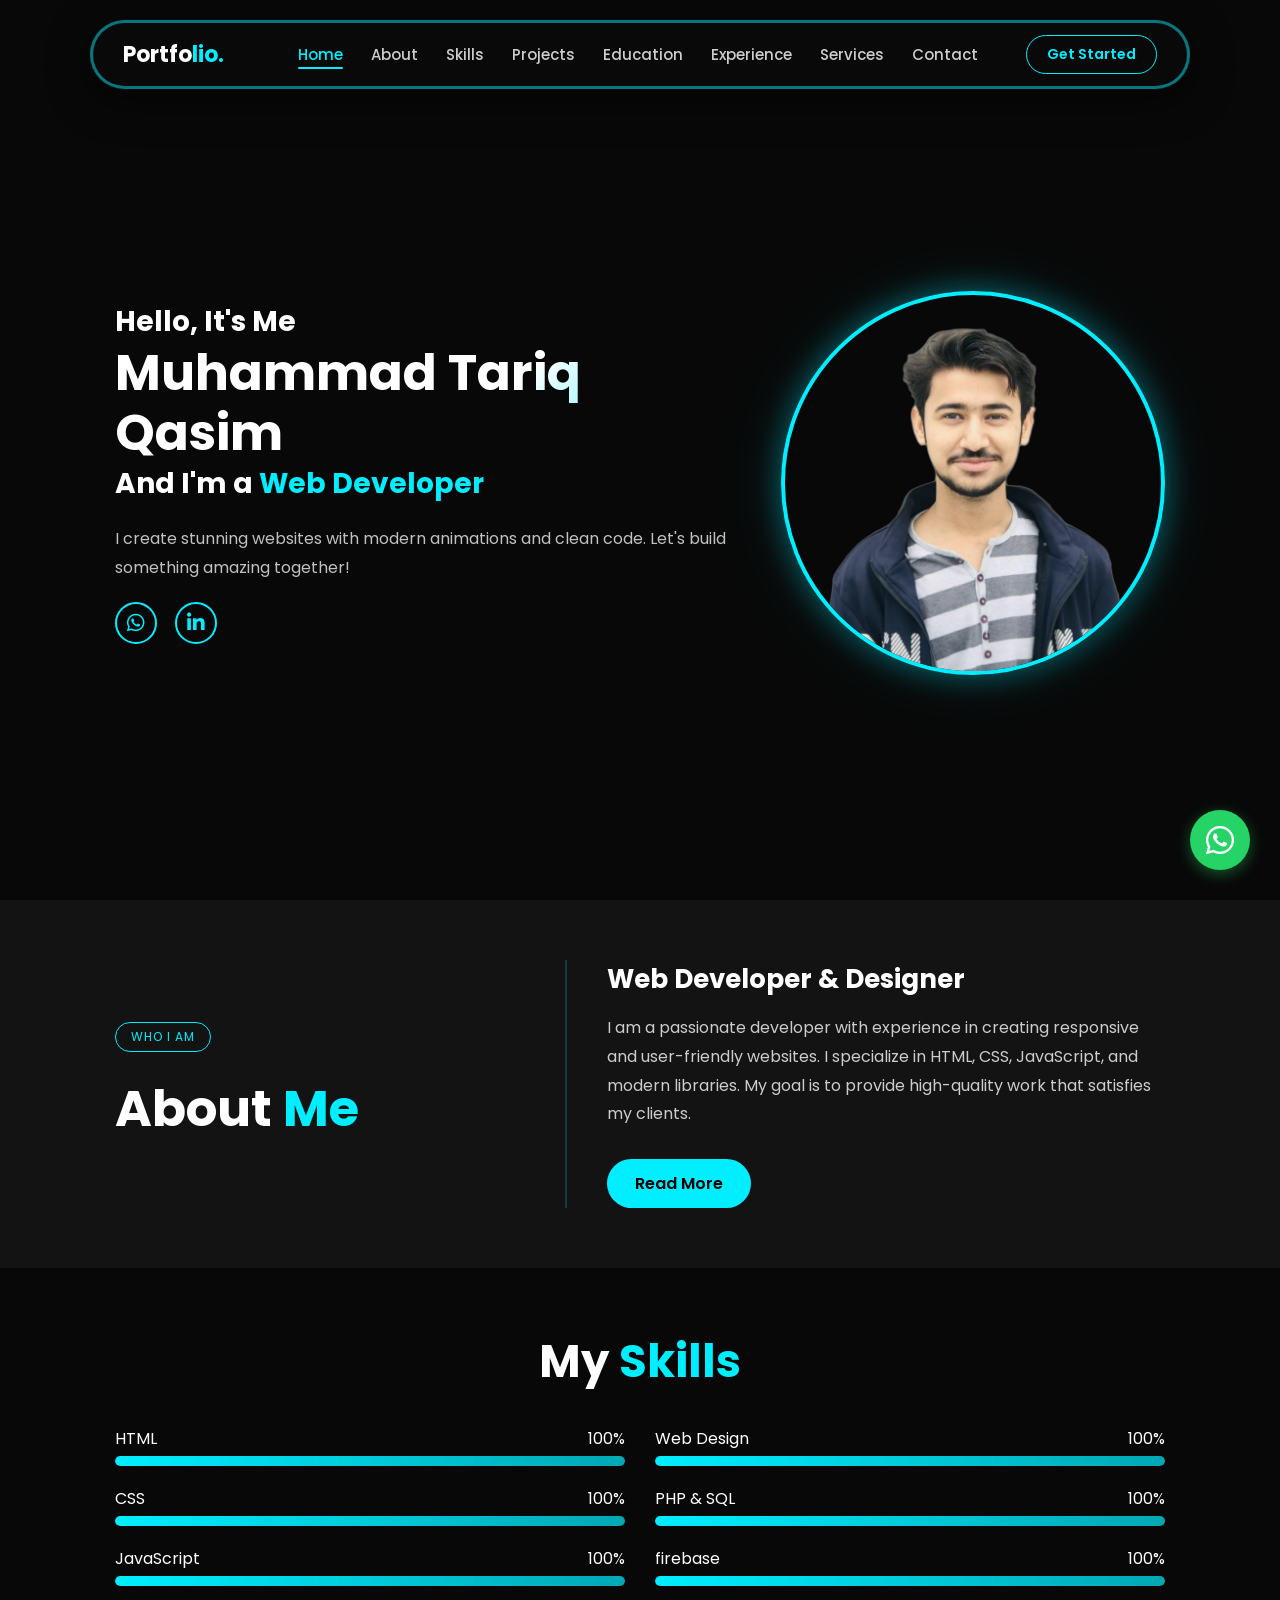
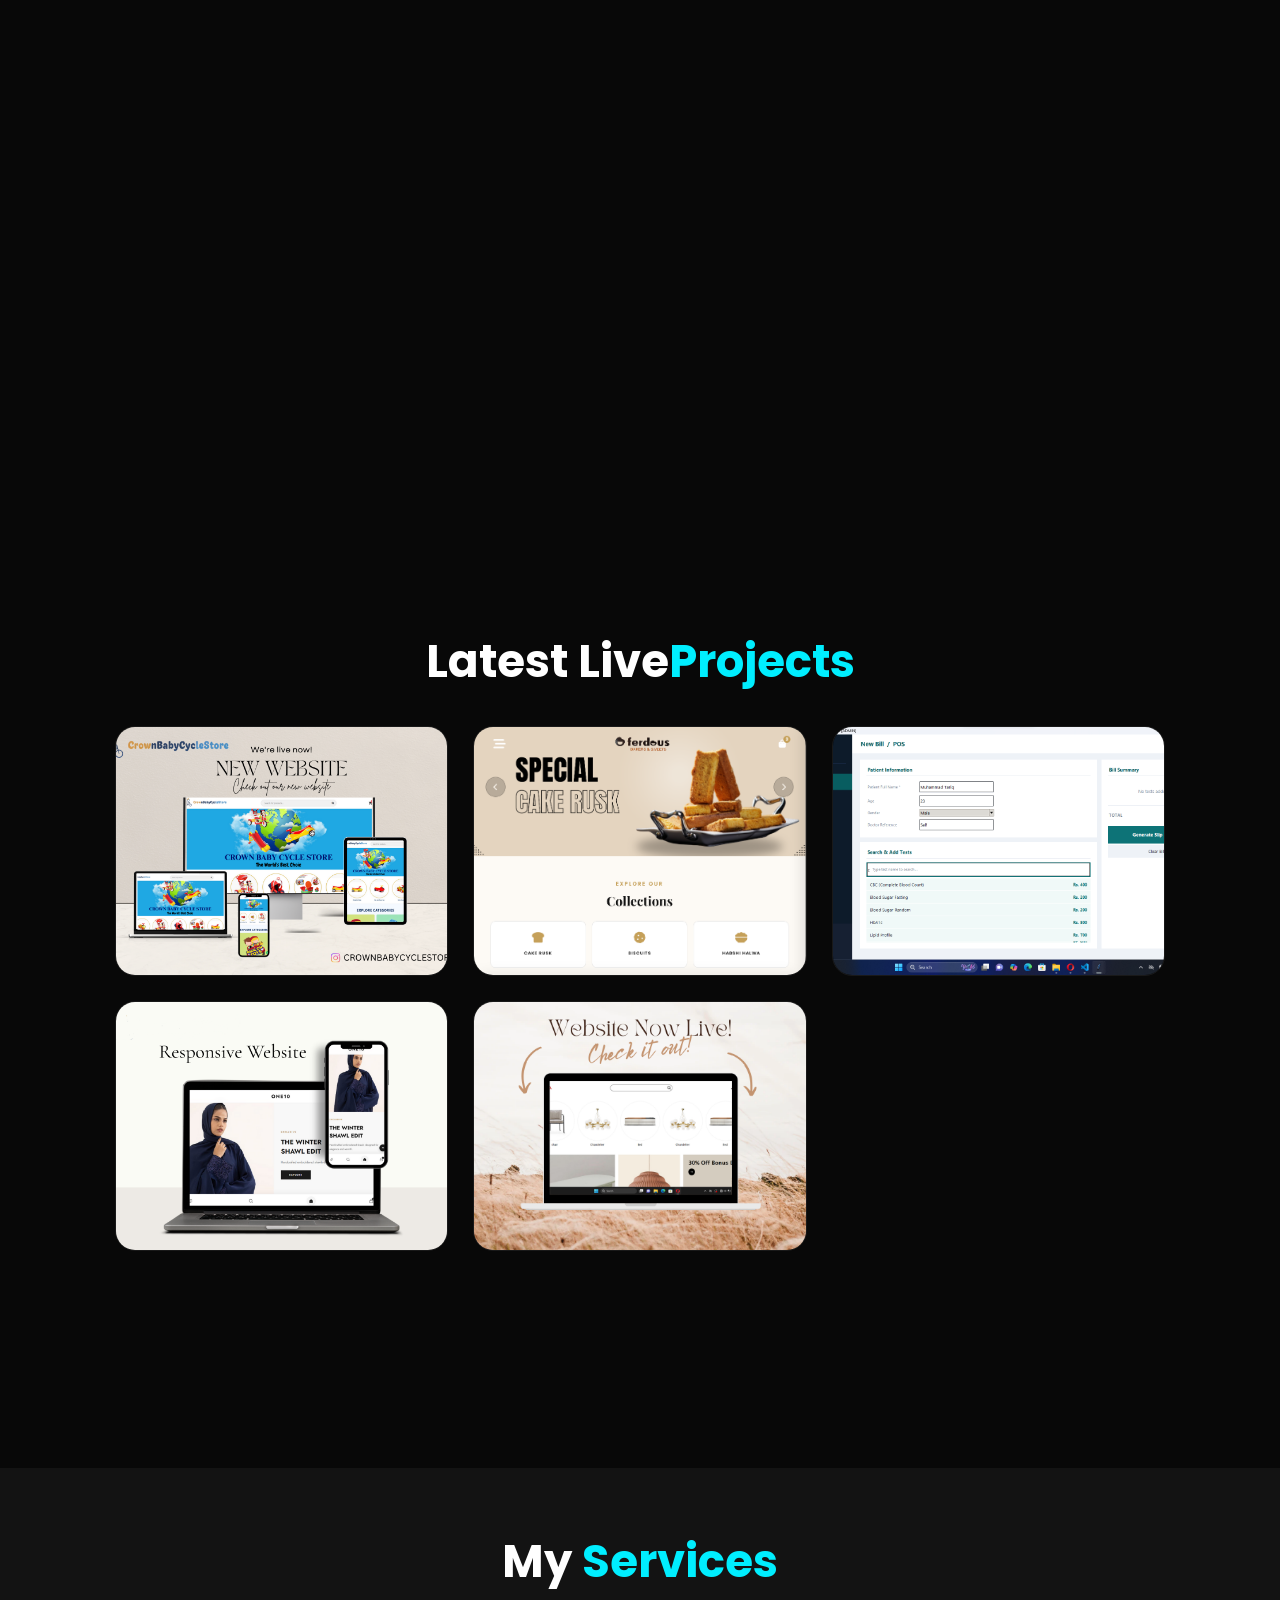
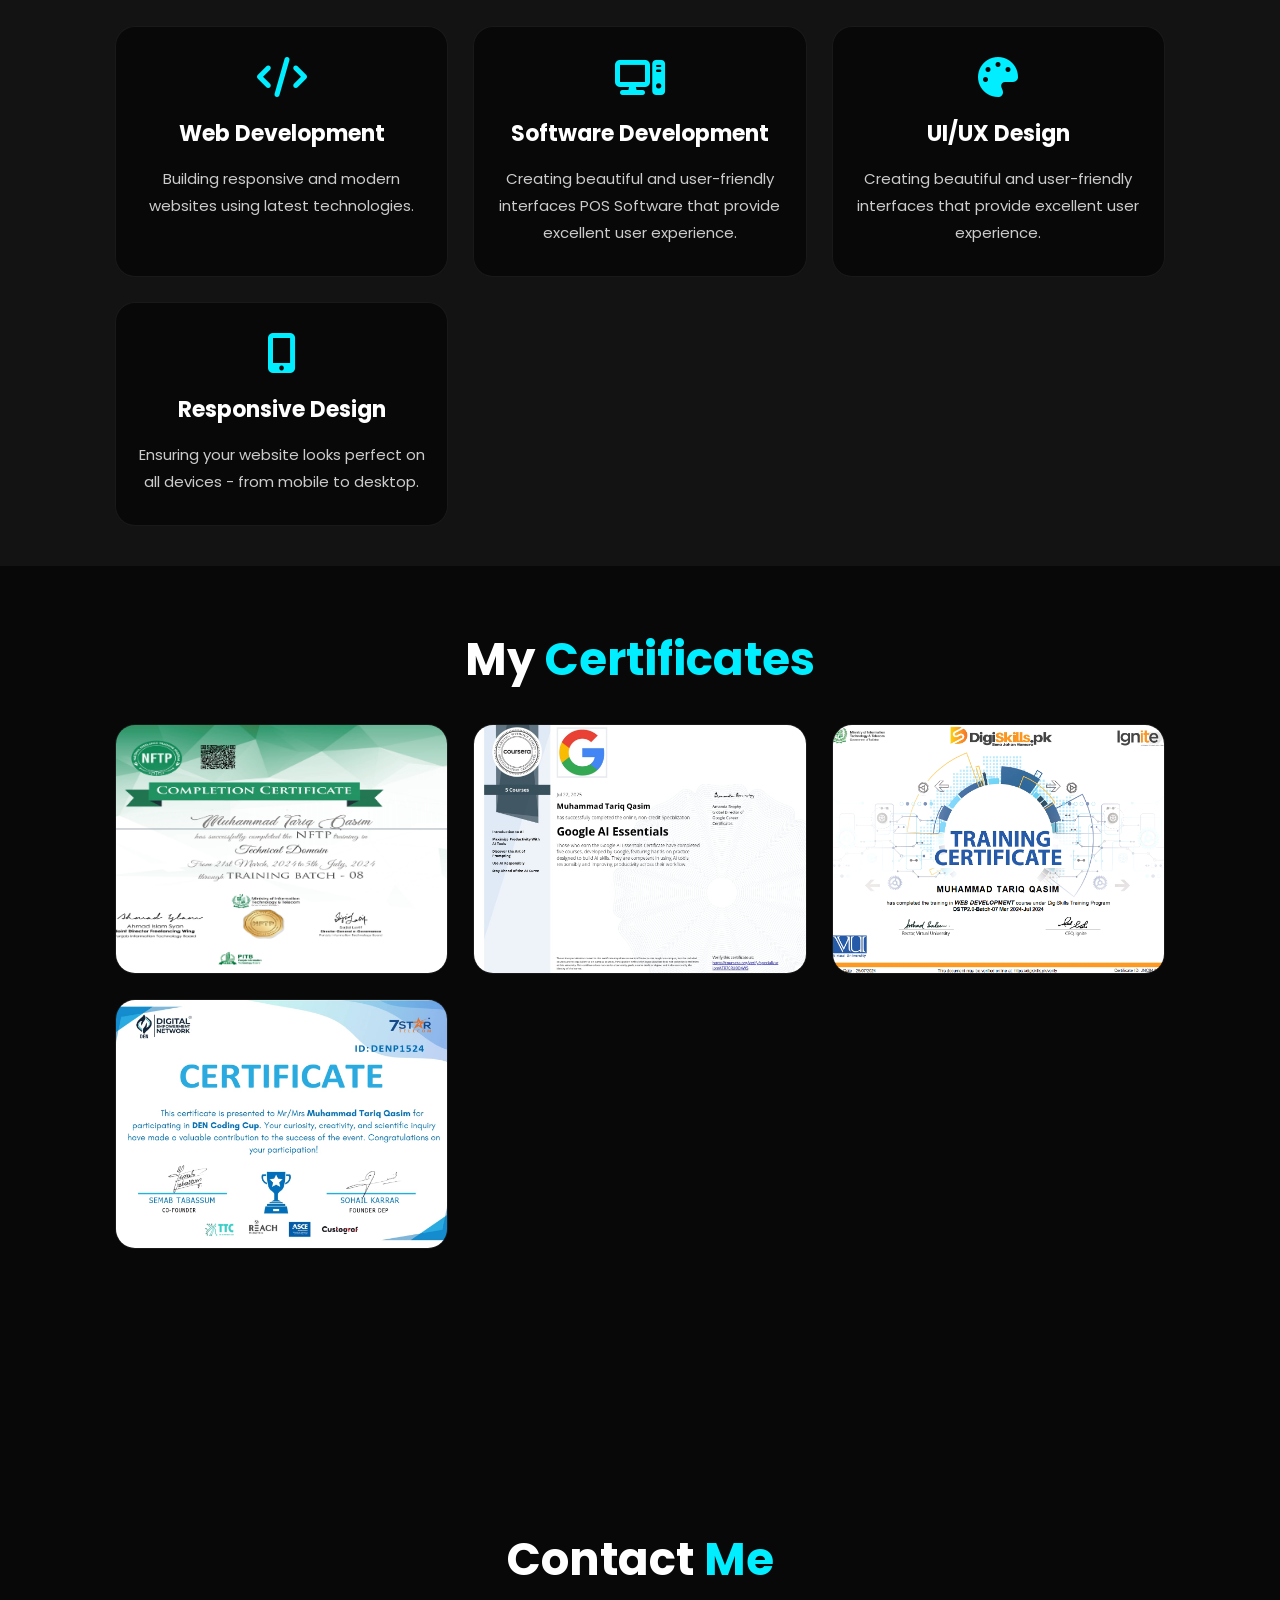
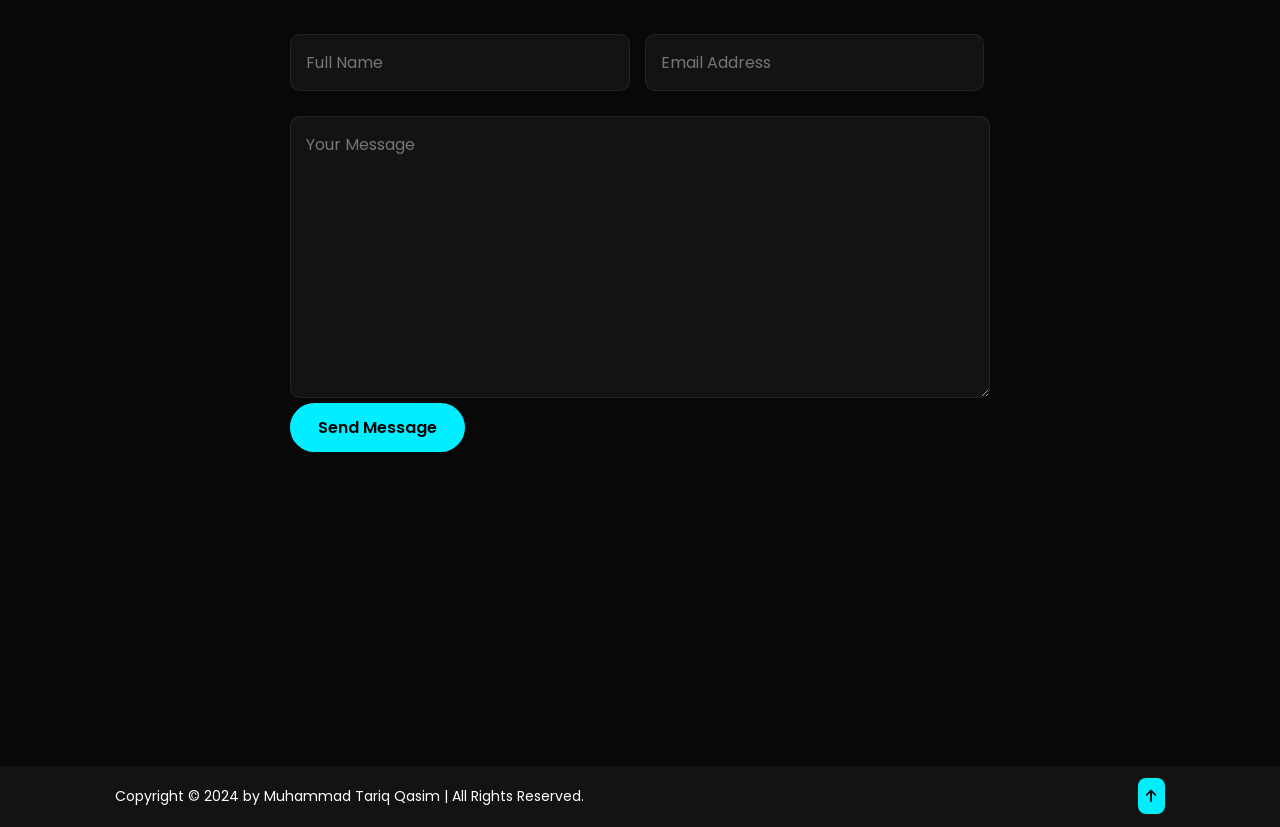
==== commit 97d51516: "Add files via upload" ====
--- a/index.html
+++ b/index.html
@@ -21,6 +21,7 @@
                 <a href="#skills">Skills</a>
                 <a href="#portfolio">Projects</a>
                 <a href="educational.html">Education</a>
+                <a href="experiencs.html">Experience</a>
                 <a href="#services">Services</a>
                 <a href="#contact">Contact</a>
             </nav>
@@ -43,7 +44,7 @@
                 <a href="https://wa.me/+923253209977"><i class="fa-brands fa-whatsapp"></i></a>
                 <a href="https://www.linkedin.com/in/tariq-qasim-27733a306?utm_source=share&utm_campaign=share_via&utm_content=profile&utm_medium=android_app"><i class="fa-brands fa-linkedin-in"></i></a>
             </div>
-            <a href="#contact" class="btn">Download CV</a>
+            
         </div>
         <div class="home-img">
             <img src="Tariqqasim.png" alt="Profile Pic">
--- a/style.css
+++ b/style.css
@@ -28,7 +28,7 @@
 
 .header-pill {
     background: var(--header-bg); backdrop-filter: blur(20px); -webkit-backdrop-filter: blur(20px);
-    border: 8px solid rgba(6, 227, 243, 0.507); width: 100%; max-width: 1100px;
+    border: 3px solid rgba(6, 227, 243, 0.507); width: 100%; max-width: 1100px;
     padding: 1.2rem 3rem; border-radius: 100px;
     display: flex; justify-content: space-between; align-items: center;
     box-shadow: 0 10px 40px rgba(0,0,0,0.6), 0 0 1px rgba(0,238,255,0.2);
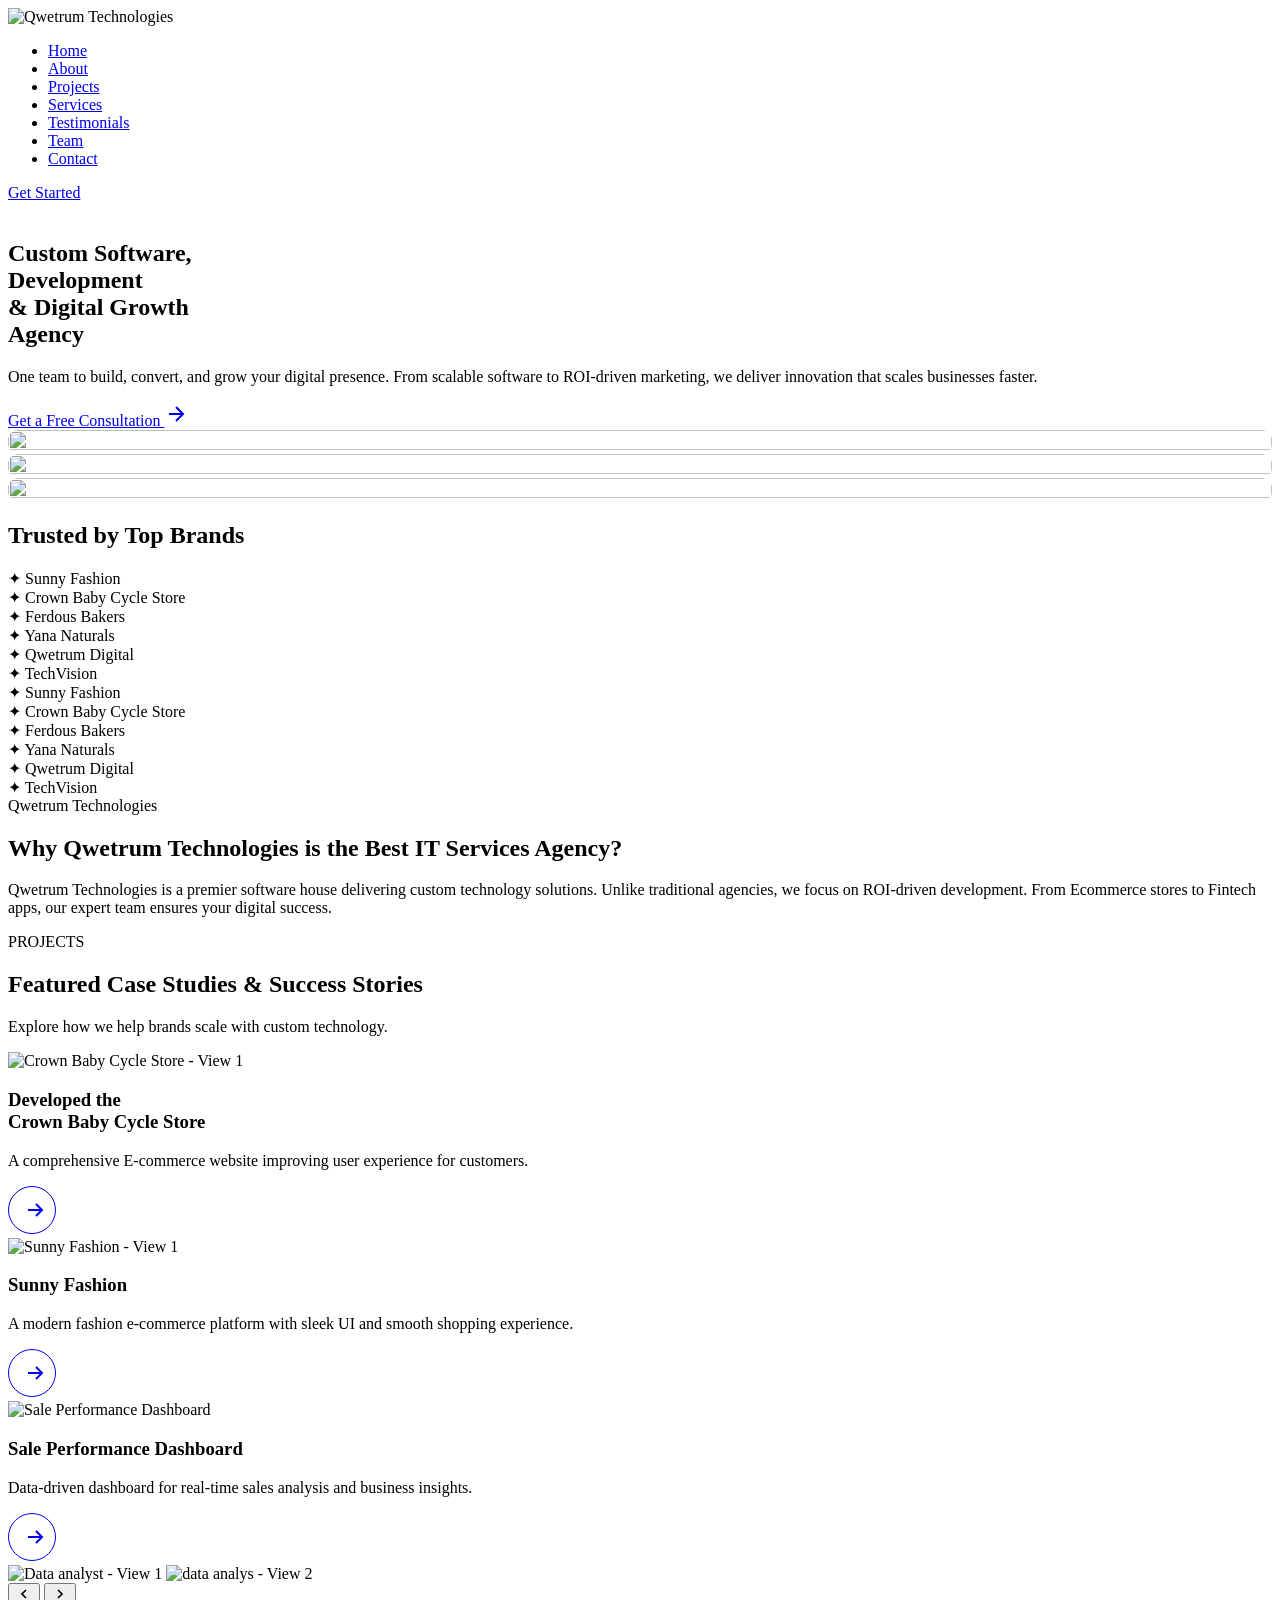
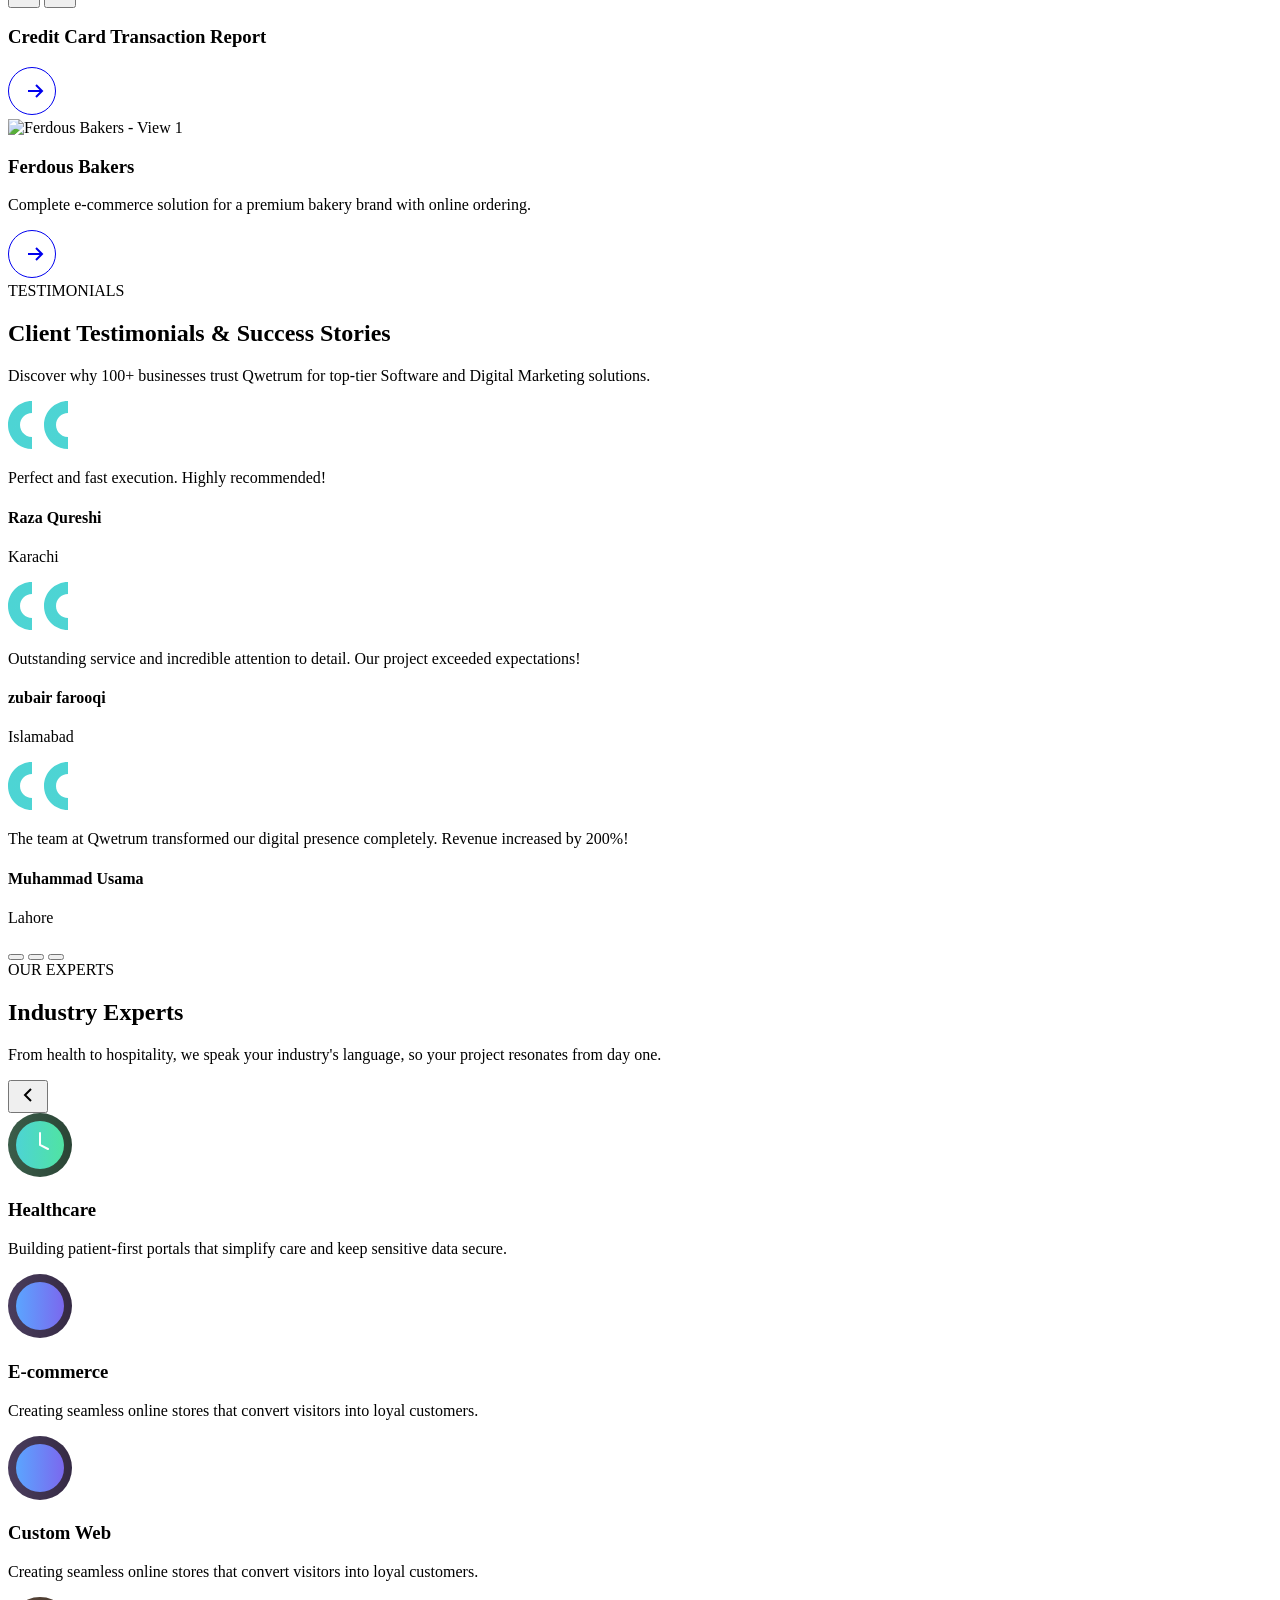
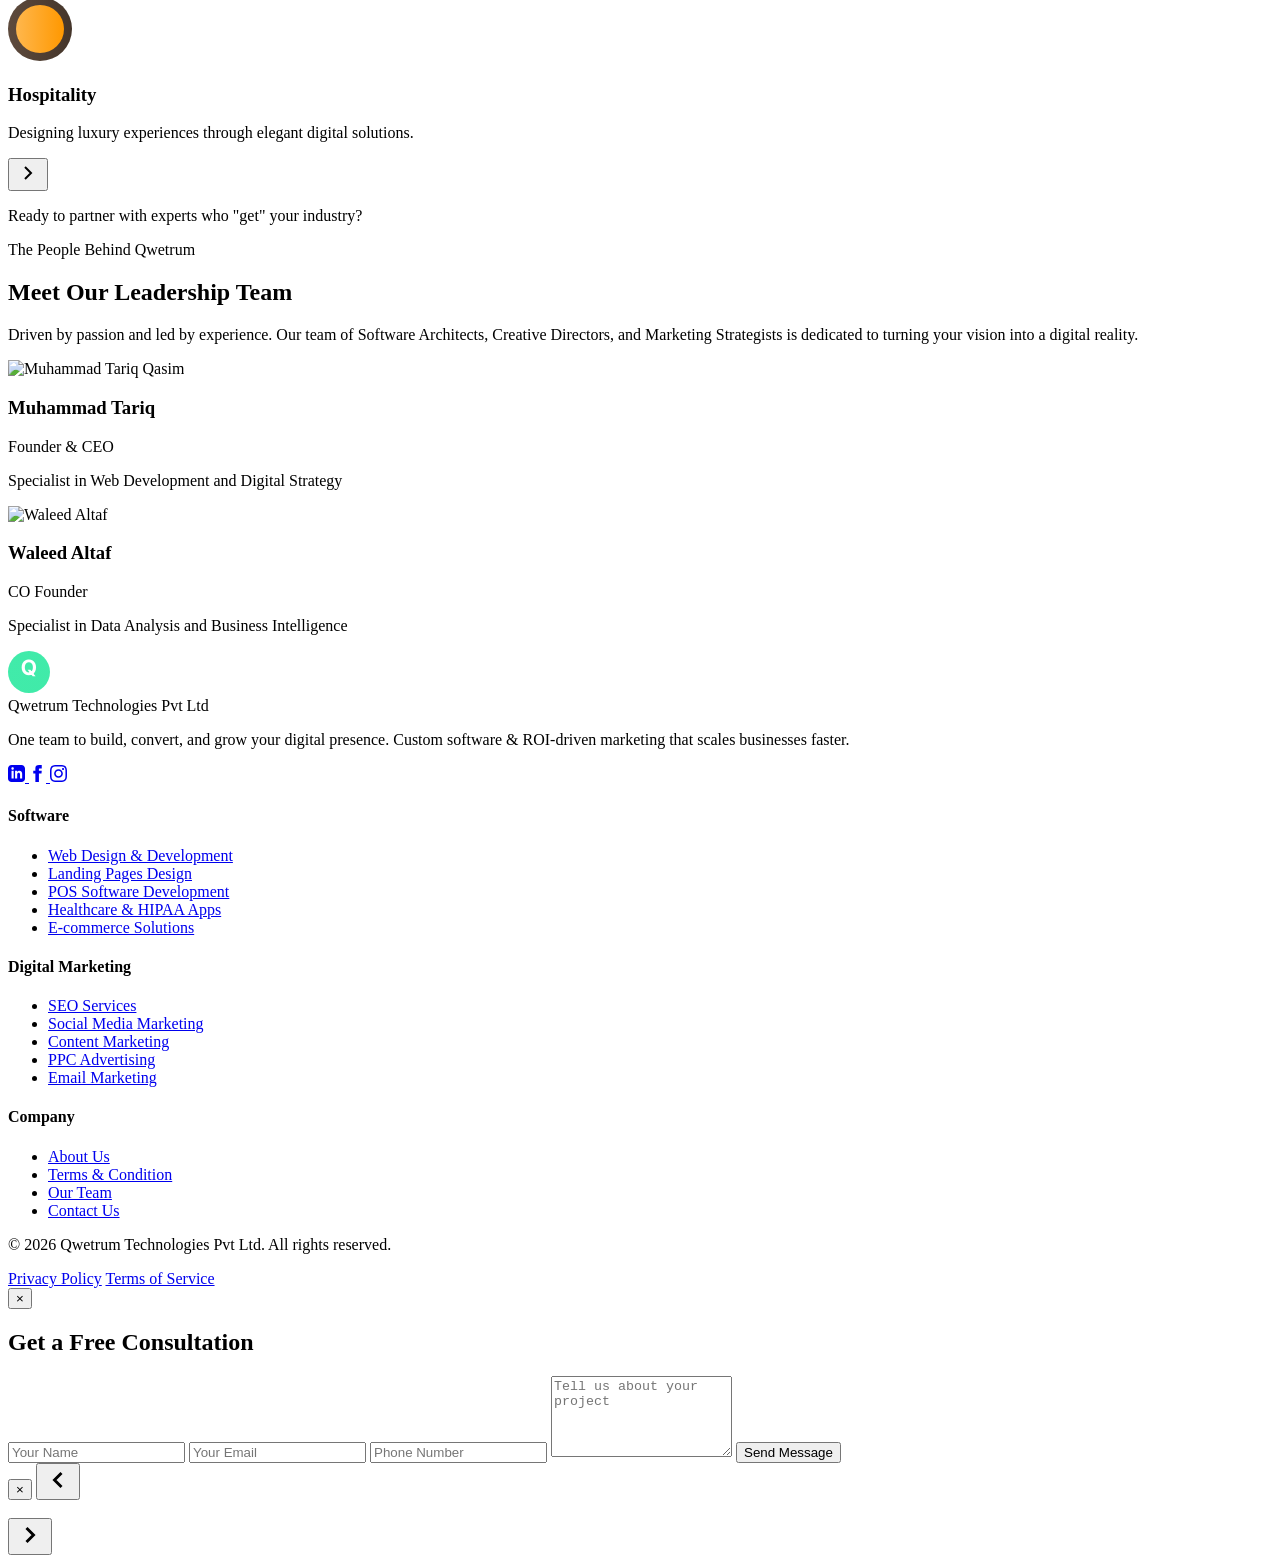
==== commit 8308e6b8: "Add files via upload" ====
--- a/index.html
+++ b/index.html
@@ -2,294 +2,731 @@
 <html lang="en">
 <head>
     <meta charset="UTF-8">
-    <meta name="viewport" content="width=device-width, initial-scale=1.0">
-    <title>Tariq Qasim | Professional Portfolio</title>
-    <link rel="stylesheet" type="text/css" href="style.css">
-    <link rel="stylesheet" href="https://cdnjs.cloudflare.com/ajax/libs/font-awesome/6.5.1/css/all.min.css">
+    <meta name="viewport" content="width=device-width, initial-scale=1.0, maximum-scale=1.0, user-scalable=no">
+    <meta name="description" content="Qwetrum Technologies - Custom Software, Shopify & Digital Growth Agency. One team to build, convert, and grow your digital presence.">
+    <title>Qwetrum Technologies - Custom Software, Development & Digital Growth Agency</title>
+    <meta name="google-site-verification" content="YU75v2NYxo3irM7U5_I1RBpz7YZiW0aC5c8IMz-9MGg" />
+    <!-- Primary Meta Tags for Top Ranking -->
+
+<meta name="title" content="Qwetrum Technologies | Best Web Development & Custom Software Agency">
+<meta name="description" content="Looking for an expert Web Developer or Custom Software? Qwetrum Technologies offers top-tier web development, Shopify stores, POS software, and SEO services.">
+<meta name="keywords" content="web development, web developer, website development company, custom software, POS software, hire web developer, Qwetrum Technologies, Tariq Qasim, web developer in Pakistan, ecommerce website, software house">
+<meta name="author" content="Qwetrum Technologies">
+<link rel="canonical" href="https://www.qwetrumtechnologies.tech/">
+
+<!-- Open Graph / Facebook / LinkedIn -->
+<meta property="og:type" content="website">
+<meta property="og:url" content="https://www.qwetrumtechnologies.tech/">
+<meta property="og:title" content="Expert Web Development & Software Agency | Qwetrum">
+<meta property="og:description" content="Transform your business with Qwetrum Technologies. We build custom websites, e-commerce stores, and software solutions.">
+<meta property="og:image" content="https://www.qwetrumtechnologies.tech/Assests/logo.png">
+
+<!-- Google Rich Snippet (Local IT Agency Schema) - Yeh search mein bada card show karta hai -->
+<script type="application/ld+json">
+{
+  "@context": "https://schema.org",
+  "@type": "ITUtility",
+  "name": "Qwetrum Technologies",
+  "url": "https://www.qwetrumtechnologies.tech/",
+  "logo": "https://www.qwetrumtechnologies.tech/Assests/logo.png",
+  "description": "Premium IT agency specializing in Web Development, Custom Software, POS Systems, and Digital Marketing.",
+  "founder": {
+    "@type": "Person",
+    "name": "Muhammad Tariq Qasim"
+  },
+  "Co founder": {
+    "@type": "Person",
+    "name": "Waleed Altaf"
+  },
+  "address": {
+    "@type": "PostalAddress",
+    "addressLocality": "Lahore",
+    "addressCountry": "Pakistan"
+  },
+  "contactPoint": {
+    "@type": "ContactPoint",
+    "telephone": "+92-325-3209977",
+    "contactType": "customer service",
+    "availableLanguage": ["English", "Urdu"]
+  },
+  "sameAs":[
+    "https://www.linkedin.com/company/qwetrum-technologies/",
+    "https://www.facebook.com/share/18fjqTEg9R/",
+    "https://www.instagram.com/qwetrumtechnologies"
+  ]
+}
+</script>
+    <link rel="stylesheet" href="styles.css">
+    <link rel="preconnect" href="https://fonts.googleapis.com">
+    <link rel="preconnect" href="https://fonts.gstatic.com" crossorigin>
+    <link href="https://fonts.googleapis.com/css2?family=Inter:wght@300;400;500;600;700;800;900&display=swap" rel="stylesheet">
 </head>
 <body>
-
-    <header class="header">
-        <div class="header-pill">
-            <div class="logo-wrapper">
-                <a href="#" class="logo">Portfo<span>lio.</span></a>
+    <!-- Header/Navigation -->
+    <header class="header" id="header">
+        <div class="container">
+            <nav class="nav-curved">
+                <div class="nav__logo">
+                    <div class="logo-text">
+                        <img src="Assests/logo.png" alt="Qwetrum Technologies" class="nav-logo-img" style="height: 200px;">
+                    </div>
+                </div>
+
+                <div class="nav__menu" id="nav-menu">
+                    <ul class="nav__list">
+                        <li class="nav__item"><a href="#home" class="nav__link">Home</a></li>
+                        <li class="nav__item"><a href="#about" class="nav__link">About</a></li>
+                        <li class="nav__item"><a href="#projects" class="nav__link">Projects</a></li>
+                        <li class="nav__item"><a href="#services" class="nav__link">Services</a></li>
+                        <li class="nav__item"><a href="#testimonials" class="nav__link">Testimonials</a></li>
+                        <li class="nav__item"><a href="#team" class="nav__link">Team</a></li>
+                        <li class="nav__item"><a href="#contact" class="nav__link">Contact</a></li>
+                    </ul>
+                    <a href="#contact" class="btn btn-outline nav__cta">Get Started</a>
+                </div>
+
+                <div class="nav__toggle" id="nav-toggle">
+                    <span></span>
+                    <span></span>
+                    <span></span>
+                </div>
+            </nav>
+        </div>
+    </header>
+    <br>
+    <!-- Hero Section -->
+    <section class="hero" id="home">
+        <div class="hero__bg">
+            <div class="bg-circle bg-circle-1"></div>
+            <div class="bg-circle bg-circle-2"></div>
+        </div>
+        
+        <div class="hero__content container">
+            <h1 class="hero__title">
+                Custom Software,<br>Development<br>
+                <span class="text-gradient">& Digital Growth</span><br>
+                <span class="text-white">Agency</span>
+            </h1>
+            
+            <p class="hero__description">
+                One team to build, convert, and grow your digital presence. From scalable software to
+                ROI-driven marketing, we deliver innovation that scales businesses faster.
+            </p>
+            
+            <a href="#contact" class="btn btn-primary btn-large">
+                Get a Free Consultation
+                <svg width="24" height="24" viewBox="0 0 24 24" fill="none" stroke="currentColor" stroke-width="2">
+                    <path d="M5 12h14M12 5l7 7-7 7"/>
+                </svg>
+            </a>
+
+            <div class="hero__devices">
+                <div class="device device-laptop">
+                    <div class="device-screen">
+                        <img src="Assests/office 2nd.png" alt="" style="width: 100%; height: 100%; border-radius: 10px;">
+                    </div>
+                    <div class="device-base"></div>
+                    <div class="device-stand"></div>
+                </div>
+                <div class="device device-tablet">
+                    
+                    <div class="device-screen">
+                        <img src="Assests/coding.jpeg" alt="" style="width: 100%; height: 100%; border-radius: 10px;">
+                    </div>
+                </div>
+                <div class="device device-phone">
+                    
+                    <div class="device-screen"><img src="Assests/codingg.jpg" alt="" style="width: 100%; height: 100%; border-radius: 10px;"></div>
+                </div>
             </div>
-
-            <nav class="navbar">
-                <a href="#home" class="active">Home</a>
-                <a href="#about">About</a>
-                <a href="#skills">Skills</a>
-                <a href="#portfolio">Projects</a>
-                <a href="educational.html">Education</a>
-                <a href="experiencs.html">Experience</a>
-                <a href="#services">Services</a>
-                <a href="#contact">Contact</a>
-            </nav>
-
-            <div class="header-right">
-                <a href="#contact" class="get-started-btn">Get Started</a>
-                <i class="fa-solid fa-bars" id="menu-icon"></i>
+        </div>
+    </section>
+
+    <!-- Trusted Brands Section -->
+    <section class="brands" id="brands">
+        <div class="container">
+            <h2 class="section-title">Trusted by Top Brands</h2>
+        </div>
+        <div class="brands__marquee-wrapper">
+            <div class="brands__marquee-track">
+                <!-- Set 1 -->
+                <div class="brand-logo"><span class="brand-text">✦ Sunny Fashion</span></div>
+                <div class="brand-logo"><span class="brand-text">✦ Crown Baby Cycle Store</span></div>
+                <div class="brand-logo"><span class="brand-text">✦ Ferdous Bakers</span></div>
+                <div class="brand-logo"><span class="brand-text">✦ Yana Naturals</span></div>
+                <div class="brand-logo"><span class="brand-text">✦ Qwetrum Digital</span></div>
+                <div class="brand-logo"><span class="brand-text">✦ TechVision</span></div>
+                <!-- Set 2 (duplicate for seamless loop) -->
+                <div class="brand-logo"><span class="brand-text">✦ Sunny Fashion</span></div>
+                <div class="brand-logo"><span class="brand-text">✦ Crown Baby Cycle Store</span></div>
+                <div class="brand-logo"><span class="brand-text">✦ Ferdous Bakers</span></div>
+                <div class="brand-logo"><span class="brand-text">✦ Yana Naturals</span></div>
+                <div class="brand-logo"><span class="brand-text">✦ Qwetrum Digital</span></div>
+                <div class="brand-logo"><span class="brand-text">✦ TechVision</span></div>
             </div>
         </div>
-    </header>
-
-    <!-- HOME SECTION -->
-    <section class="home" id="home">
-        <div class="home-content">
-            <h3>Hello, It's Me</h3>
-            <h1>Muhammad Tariq Qasim</h1>
-            <h3>And I'm a <span style="color: var(--main-color);">Web Developer</span></h3>
-            <p>I create stunning websites with modern animations and clean code. Let's build something amazing together!</p>
-            <div class="social-media">
-                <a href="https://wa.me/+923253209977"><i class="fa-brands fa-whatsapp"></i></a>
-                <a href="https://www.linkedin.com/in/tariq-qasim-27733a306?utm_source=share&utm_campaign=share_via&utm_content=profile&utm_medium=android_app"><i class="fa-brands fa-linkedin-in"></i></a>
+    </section>
+
+    <!-- About Section -->
+    <section class="about" id="about">
+        <div class="container">
+            <span class="tag">Qwetrum Technologies</span>
+            <h2 class="section-title">
+                Why Qwetrum Technologies is the Best IT Services Agency?
+            </h2>
+            <p class="about__description">
+                Qwetrum Technologies is a premier software house delivering custom technology solutions.
+                Unlike traditional agencies, we focus on ROI-driven development. From Ecommerce
+                stores to Fintech apps, our expert team ensures your digital success.
+            </p>
+        </div>
+    </section>
+
+    <!-- Projects Section -->
+    <section class="projects" id="projects">
+        <div class="container">
+            <span class="tag">PROJECTS</span>
+            <h2 class="section-title">
+                Featured Case Studies & Success Stories
+            </h2>
+            <p class="section-description">
+                Explore how we help brands scale with custom technology.
+            </p>
+
+            <div class="projects__grid">
+
+                <!-- Project 1 - Crown Baby Cycle Store (2 images) -->
+                <div class="project-card">
+                    <div class="project-card__image">
+                        <div class="img-slider" data-current="0">
+                            <div class="img-slider__track">
+                                <img src="Assests/crown.png" alt="Crown Baby Cycle Store - View 1">
+                                 </div>
+                        </div>
+                    </div>
+                    <div class="project-card__content">
+                        <h3>Developed the<br>Crown Baby Cycle Store</h3>
+                        <p class="project-description">A comprehensive E-commerce website improving user experience for customers.</p>
+                        <a href="https://www.crownbabycyclestore.live" class="btn-arrow">
+                            <svg width="48" height="48" viewBox="0 0 48 48" fill="none">
+                                <circle cx="24" cy="24" r="23.5" stroke="currentColor"/>
+                                <path d="M20 24h14M28 18l6 6-6 6" stroke="currentColor" stroke-width="2"/>
+                            </svg>
+                        </a>
+                    </div>
+                </div>
+
+                <!-- Project 2 - Sunny Fashion (2 images) -->
+                <div class="project-card">
+                    <div class="project-card__image">
+                        <div class="img-slider" data-current="0">
+                            <div class="img-slider__track">
+                                <img src="Assests/SUNNY.png" alt="Sunny Fashion - View 1">
+                                
+                            </div>
+                            
+                        </div>
+                    </div>
+                    <div class="project-card__content">
+                        <h3>Sunny Fashion</h3>
+                        <p class="project-description">A modern fashion e-commerce platform with sleek UI and smooth shopping experience.</p>
+                        <a href="https://sunnyfashion-nr9g.vercel.app/" class="btn-arrow">
+                            <svg width="48" height="48" viewBox="0 0 48 48" fill="none">
+                                <circle cx="24" cy="24" r="23.5" stroke="currentColor"/>
+                                <path d="M20 24h14M28 18l6 6-6 6" stroke="currentColor" stroke-width="2"/>
+                            </svg>
+                        </a>
+                    </div>
+                </div>
+
+                <!-- Project 3 - Sale Dashboard (single image) -->
+                <div class="project-card">
+                    <div class="project-card__image">
+                        <div class="img-slider" data-current="0">
+                            <div class="img-slider__track">
+                                <img src="Assests/sale dashboard.jpeg" alt="Sale Performance Dashboard">
+                            </div>
+                            <!-- No arrows/dots for single image -->
+                        </div>
+                    </div>
+                    <div class="project-card__content">
+                        <h3>Sale Performance Dashboard</h3>
+                        <p class="project-description">Data-driven dashboard for real-time sales analysis and business insights.</p>
+                        <a href="https://github.com/Waleed-Altaf/Sales-Analysis" class="btn-arrow">
+                            <svg width="48" height="48" viewBox="0 0 48 48" fill="none">
+                                <circle cx="24" cy="24" r="23.5" stroke="currentColor"/>
+                                <path d="M20 24h14M28 18l6 6-6 6" stroke="currentColor" stroke-width="2"/>
+                            </svg>
+                        </a>
+                    </div>
+                </div>
+                
+                <!-- Project 2 - Sunny Fashion (2 images) -->
+                <div class="project-card">
+                    <div class="project-card__image">
+                        <div class="img-slider" data-current="0">
+                            <div class="img-slider__track">
+                                <img src="Assests/analyst1.jpeg" alt="Data analyst - View 1">
+                                <img src="Assests/analyst2.jpeg" alt="data analys - View 2">
+                            </div>
+                            <button class="img-slider__btn img-slider__btn--prev" aria-label="Previous image">
+                                <svg width="16" height="16" viewBox="0 0 24 24" fill="none" stroke="currentColor" stroke-width="2.5"><path d="M15 18l-6-6 6-6"/></svg>
+                            </button>
+                            <button class="img-slider__btn img-slider__btn--next" aria-label="Next image">
+                                <svg width="16" height="16" viewBox="0 0 24 24" fill="none" stroke="currentColor" stroke-width="2.5"><path d="M9 18l6-6-6-6"/></svg>
+                            </button>
+                            <div class="img-slider__dots">
+                                <span class="img-slider__dot active"></span>
+                                <span class="img-slider__dot"></span>
+                            </div>
+                        </div>
+                    </div>
+                    <div class="project-card__content">
+                        <h3>Credit Card Transaction Report</h3>
+                        <a href="https://github.com/Waleed-Altaf/credit-_card_financial_dashboard" class="btn-arrow">
+                            <svg width="48" height="48" viewBox="0 0 48 48" fill="none">
+                                <circle cx="24" cy="24" r="23.5" stroke="currentColor"/>
+                                <path d="M20 24h14M28 18l6 6-6 6" stroke="currentColor" stroke-width="2"/>
+                            </svg>
+                        </a>
+                    </div>
+                </div>
+
+                <!-- Project 4 - Ferdous Bakers (2 images) -->
+                <div class="project-card">
+                    <div class="project-card__image">
+                        <div class="img-slider" data-current="0">
+                            <div class="img-slider__track">
+                                <img src="Assests/New Website Blue Mockup Instagram - Laptop_20260301_115902_0000.png" alt="Ferdous Bakers - View 1">
+                                
+                            </div>
+                            
+                        </div>
+                    </div>
+                    <div class="project-card__content">
+                        <h3>Ferdous Bakers</h3>
+                        <p class="project-description">Complete e-commerce solution for a premium bakery brand with online ordering.</p>
+                        <a href="www.ferdousbakery.com" class="btn-arrow">
+                            <svg width="48" height="48" viewBox="0 0 48 48" fill="none">
+                                <circle cx="24" cy="24" r="23.5" stroke="currentColor"/>
+                                <path d="M20 24h14M28 18l6 6-6 6" stroke="currentColor" stroke-width="2"/>
+                            </svg>
+                        </a>
+                    </div>
+                </div>
+
             </div>
-            
-        </div>
-        <div class="home-img">
-            <img src="Tariqqasim.png" alt="Profile Pic">
         </div>
     </section>
 
-    <!-- ABOUT SECTION -->
-    <section class="about" id="about">
-        <div class="about-container reveal">
-            <div class="about-left">
-                <span class="pill-badge">Who I Am</span>
-                <h2 class="heading">About <span>Me</span></h2>
+    <!-- Testimonials Section -->
+    <section class="testimonials" id="testimonials">
+        <div class="testimonials__bg">
+            <div class="bg-glow bg-glow-1"></div>
+        </div>
+        
+        <div class="container">
+            <span class="tag">TESTIMONIALS</span>
+            <h2 class="section-title">
+                Client Testimonials & Success Stories
+            </h2>
+            <p class="section-description">
+                Discover why 100+ businesses trust Qwetrum for top-tier Software and Digital Marketing solutions.
+            </p>
+
+            <div class="testimonials__slider" id="testimonials-slider">
+                <div class="testimonial-card active">
+                    <div class="quote-icon">
+                        <svg width="60" height="48" viewBox="0 0 60 48" fill="none">
+                            <path d="M0 24C0 10.7 10.7 0 24 0v12C17.4 12 12 17.4 12 24s5.4 12 12 12v12C10.7 48 0 37.3 0 24zm36 0C36 10.7 46.7 0 60 0v12c-6.6 0-12 5.4-12 12s5.4 12 12 12v12c-13.3 0-24-10.7-24-24z" fill="url(#quote-gradient)"/>
+                            <defs>
+                                <linearGradient id="quote-gradient" x1="0" y1="0" x2="60" y2="48">
+                                    <stop stop-color="#4DD4D4"/>
+                                    <stop offset="1" stop-color="#50E3A3"/>
+                                </linearGradient>
+                            </defs>
+                        </svg>
+                    </div>
+                    <p class="testimonial-text">
+                        Perfect and fast execution. Highly recommended!
+                    </p>
+                    <div class="testimonial-author">
+                        <div class="author-avatar"></div>
+                        <div class="author-info">
+                            <h4>Raza Qureshi</h4>
+                            <p>Karachi</p>
+                        </div>
+                    </div>
+                </div>
+
+                <div class="testimonial-card">
+                    <div class="quote-icon">
+                        <svg width="60" height="48" viewBox="0 0 60 48" fill="none">
+                            <path d="M0 24C0 10.7 10.7 0 24 0v12C17.4 12 12 17.4 12 24s5.4 12 12 12v12C10.7 48 0 37.3 0 24zm36 0C36 10.7 46.7 0 60 0v12c-6.6 0-12 5.4-12 12s5.4 12 12 12v12c-13.3 0-24-10.7-24-24z" fill="url(#quote-gradient)"/>
+                        </svg>
+                    </div>
+                    <p class="testimonial-text">
+                        Outstanding service and incredible attention to detail. Our project exceeded expectations!
+                    </p>
+                    <div class="testimonial-author">
+                        <div class="author-avatar"></div>
+                        <div class="author-info">
+                            <h4>zubair farooqi</h4>
+                            <p>Islamabad</p>
+                        </div>
+                    </div>
+                </div>
+
+                <div class="testimonial-card">
+                    <div class="quote-icon">
+                        <svg width="60" height="48" viewBox="0 0 60 48" fill="none">
+                            <path d="M0 24C0 10.7 10.7 0 24 0v12C17.4 12 12 17.4 12 24s5.4 12 12 12v12C10.7 48 0 37.3 0 24zm36 0C36 10.7 46.7 0 60 0v12c-6.6 0-12 5.4-12 12s5.4 12 12 12v12c-13.3 0-24-10.7-24-24z" fill="url(#quote-gradient)"/>
+                        </svg>
+                    </div>
+                    <p class="testimonial-text">
+                        The team at Qwetrum transformed our digital presence completely. Revenue increased by 200%!
+                    </p>
+                    <div class="testimonial-author">
+                        <div class="author-avatar"></div>
+                        <div class="author-info">
+                            <h4>Muhammad Usama</h4>
+                            <p>Lahore</p>
+                        </div>
+                    </div>
+                </div>
             </div>
-            <div class="about-right">
-                <h3>Web Developer & Designer</h3>
-                <p>I am a passionate developer with experience in creating responsive and user-friendly websites. I specialize in HTML, CSS, JavaScript, and modern libraries. My goal is to provide high-quality work that satisfies my clients.</p>
-                <div class="about-btn-wrapper">
-                    <a href="#" class="btn">Read More</a>
-                </div>
+
+            <div class="testimonials__dots">
+                <button class="dot active" data-slide="0"></button>
+                <button class="dot" data-slide="1"></button>
+                <button class="dot" data-slide="2"></button>
             </div>
         </div>
     </section>
 
-    <!-- SKILLS SECTION -->
-    <section class="skills" id="skills">
-        <h2 class="heading reveal">My <span>Skills</span></h2>
-        <div class="skills-container reveal">
-            <div class="skill-box">
-                <div class="skill-bar">
-                    <div class="info"><span>HTML</span><span>100%</span></div>
-                    <div class="bar"><span class="progress" data-width="100%"></span></div>
-                </div>
-                <div class="skill-bar">
-                    <div class="info"><span>CSS</span><span>100%</span></div>
-                    <div class="bar"><span class="progress" data-width="100%"></span></div>
-                </div>
-                <div class="skill-bar">
-                    <div class="info"><span>JavaScript</span><span>100%</span></div>
-                    <div class="bar"><span class="progress" data-width="100%"></span></div>
-                </div>
+    <!-- Industry Experts Section -->
+    <section class="experts" id="experts">
+        <div class="container">
+            <span class="tag">OUR EXPERTS</span>
+            <h2 class="section-title">Industry Experts</h2>
+            <p class="section-description">
+                From health to hospitality, we speak your industry's language, so your project resonates from day one.
+            </p>
+
+            <div class="experts__slider">
+                <button class="slider-btn prev" id="experts-prev">
+                    <svg width="24" height="24" viewBox="0 0 24 24" fill="none" stroke="currentColor" stroke-width="2">
+                        <path d="M15 18l-6-6 6-6"/>
+                    </svg>
+                </button>
+
+                <div class="experts__cards">
+                    <div class="expert-card active">
+                        <div class="expert-icon">
+                            <svg width="64" height="64" viewBox="0 0 64 64" fill="none">
+                                <circle cx="32" cy="32" r="32" fill="url(#expert-gradient-1)"/>
+                                <circle cx="32" cy="32" r="24" fill="url(#expert-gradient-2)"/>
+                                <path d="M32 20v12l8 4" stroke="white" stroke-width="2" stroke-linecap="round"/>
+                                <defs>
+                                    <linearGradient id="expert-gradient-1">
+                                        <stop stop-color="#3B5D4A"/>
+                                        <stop offset="1" stop-color="#2A4435"/>
+                                    </linearGradient>
+                                    <linearGradient id="expert-gradient-2">
+                                        <stop stop-color="#4DD4D4"/>
+                                        <stop offset="1" stop-color="#50E3A3"/>
+                                    </linearGradient>
+                                </defs>
+                            </svg>
+                        </div>
+                        <h3>Healthcare</h3>
+                        <p>Building patient-first portals that simplify care and keep sensitive data secure.</p>
+                    </div>
+
+                    <div class="expert-card">
+                        <div class="expert-icon">
+                            <svg width="64" height="64" viewBox="0 0 64 64" fill="none">
+                                <circle cx="32" cy="32" r="32" fill="url(#expert-gradient-3)"/>
+                                <circle cx="32" cy="32" r="24" fill="url(#expert-gradient-4)"/>
+                                <defs>
+                                    <linearGradient id="expert-gradient-3">
+                                        <stop stop-color="#4A3D5D"/>
+                                        <stop offset="1" stop-color="#352A44"/>
+                                    </linearGradient>
+                                    <linearGradient id="expert-gradient-4">
+                                        <stop stop-color="#5BA5FF"/>
+                                        <stop offset="1" stop-color="#7B68EE"/>
+                                    </linearGradient>
+                                </defs>
+                            </svg>
+                        </div>
+                        <h3>E-commerce</h3>
+                        <p>Creating seamless online stores that convert visitors into loyal customers.</p>
+                    </div>
+                    
+                    <div class="expert-card">
+                        <div class="expert-icon">
+                            <svg width="64" height="64" viewBox="0 0 64 64" fill="none">
+                                <circle cx="32" cy="32" r="32" fill="url(#expert-gradient-3)"/>
+                                <circle cx="32" cy="32" r="24" fill="url(#expert-gradient-4)"/>
+                                <defs>
+                                    <linearGradient id="expert-gradient-3">
+                                        <stop stop-color="#4A3D5D"/>
+                                        <stop offset="1" stop-color="#352A44"/>
+                                    </linearGradient>
+                                    <linearGradient id="expert-gradient-4">
+                                        <stop stop-color="#5BA5FF"/>
+                                        <stop offset="1" stop-color="#7B68EE"/>
+                                    </linearGradient>
+                                </defs>
+                            </svg>
+                        </div>
+                        <h3>Custom Web</h3>
+                        <p>Creating seamless online stores that convert visitors into loyal customers.</p>
+                    </div>
+
+                    <div class="expert-card">
+                        <div class="expert-icon">
+                            <svg width="64" height="64" viewBox="0 0 64 64" fill="none">
+                                <circle cx="32" cy="32" r="32" fill="url(#expert-gradient-5)"/>
+                                <circle cx="32" cy="32" r="24" fill="url(#expert-gradient-6)"/>
+                                <defs>
+                                    <linearGradient id="expert-gradient-5">
+                                        <stop stop-color="#5D4A3D"/>
+                                        <stop offset="1" stop-color="#44352A"/>
+                                    </linearGradient>
+                                    <linearGradient id="expert-gradient-6">
+                                        <stop stop-color="#FFB74D"/>
+                                        <stop offset="1" stop-color="#FF9800"/>
+                                    </linearGradient>
+                                </defs>
+                            </svg>
+                        </div>
+                        <h3>Hospitality</h3>
+                        <p>Designing luxury experiences through elegant digital solutions.</p>
+                    </div>
+                </div>
+
+                <button class="slider-btn next" id="experts-next">
+                    <svg width="24" height="24" viewBox="0 0 24 24" fill="none" stroke="currentColor" stroke-width="2">
+                        <path d="M9 18l6-6-6-6"/>
+                    </svg>
+                </button>
             </div>
-            <div class="skill-box">
-                <div class="skill-bar">
-                    <div class="info"><span>Web Design</span><span>100%</span></div>
-                    <div class="bar"><span class="progress" data-width="100%"></span></div>
-                </div>
-                <div class="skill-bar">
-                    <div class="info"><span>PHP & SQL</span><span>100%</span></div>
-                    <div class="bar"><span class="progress" data-width="100%"></span></div>
-                </div>
-                <div class="skill-bar">
-                    <div class="info"><span>firebase</span><span>100%</span></div>
-                    <div class="bar"><span class="progress" data-width="100%"></span></div>
+
+            <p class="experts__cta">
+                Ready to partner with experts who "get" your industry?
+            </p>
+        </div>
+    </section>
+
+    <!-- Team Section -->
+    <section class="team" id="team">
+        <div class="container">
+            <span class="tag">The People Behind Qwetrum</span>
+            <h2 class="section-title">
+                Meet Our <span class="text-gradient">Leadership</span> Team
+            </h2>
+            <p class="section-description">
+                Driven by passion and led by experience. Our team of Software Architects, Creative Directors,
+                and Marketing Strategists is dedicated to turning your vision into a digital reality.
+            </p>
+
+            <div class="team__grid">
+                <div class="team-card">
+                    <div class="team-card__image">
+                        <div class="team-avatar-circle">
+                            <img src="Assests/Tariq profile.png" alt="Muhammad Tariq Qasim">
+                        </div>
+                    </div>
+                    <div class="team-card__info">
+                        <h3>Muhammad Tariq </h3>
+                        <p class="role">Founder & CEO</p>
+                        <p>Specialist in Web Development and Digital Strategy</p>
+                    </div>
+                </div>
+
+                <div class="team-card">
+                    <div class="team-card__image">
+                        <div class="team-avatar-circle">
+                            <img src="Assests/waleed.jpeg" alt="Waleed Altaf">
+                        </div>
+                    </div>
+                    <div class="team-card__info">
+                        <h3>Waleed Altaf</h3>
+                        <p class="role">CO Founder</p>
+                        <p>Specialist in Data Analysis and Business Intelligence</p>
+                    </div>
                 </div>
             </div>
         </div>
     </section>
 
-    <!-- PORTFOLIO SECTION -->
-    <section class="portfolio" id="portfolio">
-        <h2 class="heading reveal">Latest Live<span>Projects</span></h2>
-        <div class="portfolio-container reveal">
-            <div class="portfolio-box">
-                <img src="crown.png" alt="Project 1">
-                <div class="portfolio-layer">
-                    <h4>Crown Baby Store</h4>
-                    <a href="https://www.crownbabycyclestore.live"><i class="fa-solid fa-arrow-up-right-from-square"></i></a>
+    <!-- Footer -->
+    <footer class="footer" id="services">
+        <div class="footer__glow"></div>
+        <div class="container">
+
+            <!-- Main grid -->
+            <div class="footer__main">
+
+                <!-- Brand column -->
+                <div class="footer__brand">
+                    <div class="footer__logo-row">
+                        <svg width="42" height="42" viewBox="0 0 80 80" fill="none" aria-hidden="true">
+                            <circle cx="40" cy="40" r="40" fill="url(#fg1)"/>
+                            <text x="50%" y="57%" text-anchor="middle" fill="white" font-size="40" font-weight="bold" font-family="Inter,sans-serif">Q</text>
+                            <defs>
+                                <linearGradient id="fg1" x1="0" y1="0" x2="80" y2="80">
+                                    <stop stop-color="#41ebaa"/><stop offset="1" stop-color="#10a84f"/>
+                                </linearGradient>
+                            </defs>
+                        </svg>
+                        <div class="footer__logo-text">
+                            <span class="footer__brand-name">Qwetrum</span>
+                            <span class="footer__brand-sub">Technologies Pvt Ltd</span>
+                        </div>
+                    </div>
+                    <p class="footer__desc">One team to build, convert, and grow your digital presence. Custom software &amp; ROI-driven marketing that scales businesses faster.</p>
+                    <div class="footer__socials">
+                        <a href="https://www.linkedin.com/company/qwetrum-technologies/" class="footer__social-icon" aria-label="LinkedIn">
+                            <svg width="17" height="17" viewBox="0 0 24 24" fill="currentColor"><path d="M19 0h-14c-2.761 0-5 2.239-5 5v14c0 2.761 2.239 5 5 5h14c2.762 0 5-2.239 5-5v-14c0-2.761-2.238-5-5-5zm-11 19h-3v-11h3v11zm-1.5-12.268c-.966 0-1.75-.79-1.75-1.764s.784-1.764 1.75-1.764 1.75.79 1.75 1.764-.783 1.764-1.75 1.764zm13.5 12.268h-3v-5.604c0-3.368-4-3.113-4 0v5.604h-3v-11h3v1.765c1.396-2.586 7-2.777 7 2.476v6.759z"/></svg>
+                        </a>
+                        <a href="https://www.facebook.com/share/18fjqTEg9R/" class="footer__social-icon" aria-label="Facebook">
+                            <svg width="17" height="17" viewBox="0 0 24 24" fill="currentColor"><path d="M9 8h-3v4h3v12h5v-12h3.642l.358-4h-4v-1.667c0-.955.192-1.333 1.115-1.333h2.885v-5h-3.808c-3.596 0-5.192 1.583-5.192 4.615v3.385z"/></svg>
+                        </a>
+                        <a href="https://www.instagram.com/qwetrumtechnologies?igsh=d2Iwd3U5dmx2bzJz" class="footer__social-icon" aria-label="Instagram">
+                            <svg width="17" height="17" viewBox="0 0 24 24" fill="currentColor"><path d="M12 2.163c3.204 0 3.584.012 4.85.07 3.252.148 4.771 1.691 4.919 4.919.058 1.265.069 1.645.069 4.849 0 3.205-.012 3.584-.069 4.849-.149 3.225-1.664 4.771-4.919 4.919-1.266.058-1.644.07-4.85.07-3.204 0-3.584-.012-4.849-.07-3.26-.149-4.771-1.699-4.919-4.92-.058-1.265-.07-1.644-.07-4.849 0-3.204.013-3.583.07-4.849.149-3.227 1.664-4.771 4.919-4.919 1.266-.057 1.645-.069 4.849-.069zm0-2.163c-3.259 0-3.667.014-4.947.072-4.358.2-6.78 2.618-6.98 6.98-.059 1.281-.073 1.689-.073 4.948 0 3.259.014 3.668.072 4.948.2 4.358 2.618 6.78 6.98 6.98 1.281.058 1.689.072 4.948.072 3.259 0 3.668-.014 4.948-.072 4.354-.2 6.782-2.618 6.979-6.98.059-1.28.073-1.689.073-4.948 0-3.259-.014-3.667-.072-4.947-.196-4.354-2.617-6.78-6.979-6.98-1.281-.059-1.69-.073-4.949-.073zm0 5.838c-3.403 0-6.162 2.759-6.162 6.162s2.759 6.163 6.162 6.163 6.162-2.759 6.162-6.163c0-3.403-2.759-6.162-6.162-6.162zm0 10.162c-2.209 0-4-1.79-4-4 0-2.209 1.791-4 4-4s4 1.791 4 4c0 2.21-1.791 4-4 4zm6.406-11.845c-.796 0-1.441.645-1.441 1.44s.645 1.44 1.441 1.44c.795 0 1.439-.645 1.439-1.44s-.644-1.44-1.439-1.44z"/></svg>
+                        </a>
+                        
+                    </div>
+                </div>
+
+                <!-- Links -->
+                <div class="footer__col">
+                    <h4>Software</h4>
+                    <ul>
+                        <li><a href="services.html">Web Design &amp; Development</a></li>
+                        <li><a href="services.html">Landing Pages Design</a></li>
+                        <li><a href="services.html">POS Software Development</a></li>
+                        <li><a href="services.html">Healthcare &amp; HIPAA Apps</a></li>
+                        <li><a href="services.html">E-commerce Solutions</a></li>
+                    </ul>
+                </div>
+
+                <div class="footer__col">
+                    <h4>Digital Marketing</h4>
+                    <ul>
+                        <li><a href="services.html">SEO Services</a></li>
+                        <li><a href="services.html">Social Media Marketing</a></li>
+                        <li><a href="services.html">Content Marketing</a></li>
+                        <li><a href="services.html">PPC Advertising</a></li>
+                        <li><a href="services.html">Email Marketing</a></li>
+                    </ul>
+                </div>
+
+                <div class="footer__col">
+                    <h4>Company</h4>
+                    <ul>
+                        <li><a href="about.html">About Us</a></li>
+                        <li><a href="terms.html">Terms & Condition</a></li>
+                        <li><a href="#team">Our Team</a></li>
+                        <li><a href="#contact">Contact Us</a></li>
+                    </ul>
+                </div>
+
+            </div><!-- /.footer__main -->
+
+            <div class="footer__divider"></div>
+
+            <div class="footer__bottom">
+                <p class="footer__copy">&copy; 2026 Qwetrum Technologies Pvt Ltd. All rights reserved.</p>
+                <div class="footer__bottom-links">
+                    <a href="terms.html">Privacy Policy</a>
+                    <a href="terms.html">Terms of Service</a>
                 </div>
             </div>
-            <div class="portfolio-box">
-                <img src="ferdousbakery.png" alt="Project 2">
-                <div class="portfolio-layer">
-                    <h4>Ferdous Bakers</h4>
-                    <a href="https://www.ferdousbakery.com"><i class="fa-solid fa-arrow-up-right-from-square"></i></a>
-                </div>
-            </div>
-            <div class="portfolio-box">
-                <img src="city lab.png" alt="Project 2">
-                <div class="portfolio-layer">
-                    <h4>City Laboratory <br> POS Software</h4>
-                 </div>
-            </div>
-            <div class="portfolio-box">
-                <img src="one 10.png" alt="Project 2">
-                <div class="portfolio-layer">
-                    <h4>ONE 10</h4>
-                    <a href="https://one10-virid.vercel.app/"><i class="fa-solid fa-arrow-up-right-from-square"></i></a>
-                </div>
-            </div>
-            <div class="portfolio-box">
-                <img src="Doweco.png" alt="Project 3">
-                <div class="portfolio-layer">
-                    <h4>Doweeco</h4>
-                    <a href="https://doweco-b8rv.vercel.app/"><i class="fa-solid fa-arrow-up-right-from-square"></i></a>
-                </div>
-            </div>
-        </div>
-    </section>
-
-    <!-- SERVICES SECTION -->
-    <section class="services" id="services">
-        <h2 class="heading reveal">My <span>Services</span></h2>
-        <div class="services-container reveal">
-            <div class="service-box">
-                <i class="fa-solid fa-code"></i>
-                <h3>Web Development</h3>
-                <p>Building responsive and modern websites using latest technologies.</p>
-            </div>
-            <div class="service-box">
-                <i class="fa-solid fa-computer"></i>
-                <h3>Software Development</h3>
-                <p>Creating beautiful and user-friendly interfaces POS Software that provide excellent user experience.</p>
-            </div>
-            <div class="service-box">
-                <i class="fa-solid fa-palette"></i>
-                <h3>UI/UX Design</h3>
-                <p>Creating beautiful and user-friendly interfaces that provide excellent user experience.</p>
-            </div>
-            <div class="service-box">
-                <i class="fa-solid fa-mobile-screen-button"></i>
-                <h3>Responsive Design</h3>
-                <p>Ensuring your website looks perfect on all devices - from mobile to desktop.</p>
-            </div>
-        </div>
-    </section>
-
-    
-
-    <!-- CERTIFICATES SECTION -->
-    <section class="certificates" id="certificates">
-        <h2 class="heading reveal">My <span>Certificates</span></h2>
-        <div class="portfolio-container reveal">
-            <div class="portfolio-box">
-                <img src="nftp.jpg" alt="web">
-                <div class="portfolio-layer"><h4>NFTP</h4></div>
-            </div>
-            <div class="portfolio-box">
-                <img src="GOOGLE.jpg" alt="Google">
-                <div class="portfolio-layer"><h4>Google AI</h4></div>
-            </div>
-            <div class="portfolio-box">
-                <img src="DIGI SKILSS.png" alt="Digi">
-                <div class="portfolio-layer"><h4>DigiSkills</h4></div>
-            </div>
-            <div class="portfolio-box">
-                <img src="CODING CUP.jpg" alt="Coding">
-                <div class="portfolio-layer"><h4>Coding Cup</h4></div>
-            </div>
-        </div>
-    </section>
-
-    <!-- CONTACT SECTION -->
-    <section class="contact" id="contact">
-        <h2 class="heading reveal">Contact <span>Me</span></h2>
-        <form id="whatsappForm" class="reveal">
-            <div class="input-box">
-                <input type="text" id="name" placeholder="Full Name" required>
-                <input type="email" id="email" placeholder="Email Address">
-            </div>
-            <textarea id="message" cols="30" rows="10" placeholder="Your Message" required></textarea>
-            <button type="button" onclick="sendToWhatsapp()" class="btn">Send Message</button>
-        </form>
-    </section>
-
-    <!-- FOOTER -->
-    <footer class="footer">
-        <p>Copyright &copy; 2024 by Muhammad Tariq Qasim | All Rights Reserved.</p>
-        <div class="footer-iconTop"><a href="#home"><i class="fa-solid fa-arrow-up"></i></a></div>
+
+        </div><!-- /.container -->
     </footer>
 
-    <!-- WHATSAPP FLOATING BUTTON -->
-    <a href="https://wa.me/923253209977" target="_blank" class="whatsapp-float">
-        <i class="fa-brands fa-whatsapp"></i>
-    </a>
-
+    <!-- Contact Section (Hidden form, can be triggered) -->
+    <div class="contact-modal" id="contact-modal">
+        <div class="modal-content">
+            <button class="modal-close" id="modal-close">&times;</button>
+            <h2>Get a Free Consultation</h2>
+            <form class="contact-form" id="qwetrum-contact-form">
+                <input type="text" name="name" placeholder="Your Name" required>
+                <input type="email" name="email" placeholder="Your Email" required>
+                <input type="tel" name="phone" placeholder="Phone Number">
+                <textarea name="message" placeholder="Tell us about your project" rows="5" required></textarea>
+                <button type="submit" class="btn btn-primary">Send Message</button>
+            </form>
+        </div>
+    </div>
+
+    <!-- Lightbox Modal for Project Images -->
+    <div class="lightbox" id="lightbox" role="dialog" aria-modal="true" aria-label="Image viewer">
+        <button class="lightbox__close" id="lightbox-close" aria-label="Close">&times;</button>
+        <button class="lightbox__nav lightbox__nav--prev" id="lightbox-prev" aria-label="Previous">
+            <svg width="28" height="28" viewBox="0 0 24 24" fill="none" stroke="currentColor" stroke-width="2.5"><path d="M15 18l-6-6 6-6"/></svg>
+        </button>
+        <div class="lightbox__img-wrap">
+            <img class="lightbox__img" id="lightbox-img" src="" alt="">
+        </div>
+        <button class="lightbox__nav lightbox__nav--next" id="lightbox-next" aria-label="Next">
+            <svg width="28" height="28" viewBox="0 0 24 24" fill="none" stroke="currentColor" stroke-width="2.5"><path d="M9 18l6-6-6-6"/></svg>
+        </button>
+        <div class="lightbox__dots" id="lightbox-dots"></div>
+        <div class="lightbox__counter" id="lightbox-counter"></div>
+    </div>
+
+    <script src="script.js"></script>
     <script>
-        // MENU TOGGLE - Fixed for mobile
-        const menuIcon = document.querySelector('#menu-icon');
-        const navbar = document.querySelector('.navbar');
-
-        menuIcon.addEventListener('click', (e) => {
-            e.stopPropagation();
-            menuIcon.classList.toggle('fa-xmark');
-            menuIcon.classList.toggle('fa-bars');
-            navbar.classList.toggle('active');
-        });
-
-        // Close menu when a link is clicked
-        navbar.querySelectorAll('a').forEach(link => {
-            link.addEventListener('click', () => {
-                menuIcon.classList.remove('fa-xmark');
-                menuIcon.classList.add('fa-bars');
-                navbar.classList.remove('active');
+        // ── Google Apps Script Contact Form Handler ──
+        const APPS_SCRIPT_URL = "https://script.google.com/macros/s/AKfycbwf1ucMqrEkfTjlPyvCbIugn8BCzMmo9FciP3sgvM87hF_ZQpSKM0KMBCedcqA5PpuarQ/exec"; // ← Paste your deployed URL here
+
+        document.addEventListener('DOMContentLoaded', () => {
+            document.querySelectorAll('#qwetrum-contact-form').forEach(form => {
+                form.addEventListener('submit', async function(e) {
+                    e.preventDefault();
+                    const btn = form.querySelector('button[type="submit"]');
+                    const orig = btn.innerHTML;
+                    btn.innerHTML = '<span style="opacity:0.8">Sending...</span>';
+                    btn.disabled = true;
+
+                    const payload = {
+                        name:    form.name.value.trim(),
+                        email:   form.email.value.trim(),
+                        phone:   form.phone ? form.phone.value.trim() : '',
+                        message: form.message.value.trim()
+                    };
+
+                    try {
+                        await fetch(APPS_SCRIPT_URL, {
+                            method: 'POST',
+                            mode: 'no-cors',
+                            headers: { 'Content-Type': 'application/json' },
+                            body: JSON.stringify(payload)
+                        });
+                        // no-cors means we won't get a readable response — assume success
+                        btn.innerHTML = '✓ Message Sent!';
+                        btn.style.background = 'linear-gradient(135deg,#41ebaa,#10a84f)';
+                        form.reset();
+                        setTimeout(() => {
+                            window.closeContactModal && window.closeContactModal();
+                            btn.innerHTML = orig;
+                            btn.style.background = '';
+                            btn.disabled = false;
+                        }, 2500);
+                    } catch {
+                        btn.innerHTML = '✗ Error — Try Again';
+                        btn.style.background = 'rgba(255,60,60,0.7)';
+                        setTimeout(() => { btn.innerHTML = orig; btn.style.background = ''; btn.disabled = false; }, 2500);
+                    }
+                });
             });
         });
-
-        // Close menu when clicking outside
-        document.addEventListener('click', (e) => {
-            if (!menuIcon.contains(e.target) && !navbar.contains(e.target)) {
-                menuIcon.classList.remove('fa-xmark');
-                menuIcon.classList.add('fa-bars');
-                navbar.classList.remove('active');
-            }
-        });
-
-        // ACTIVE NAV on scroll
-        const sections = document.querySelectorAll('section[id]');
-        const navLinks = document.querySelectorAll('.navbar a');
-        
-        window.addEventListener('scroll', () => {
-            let current = '';
-            sections.forEach(section => {
-                const sectionTop = section.offsetTop - 150;
-                if (window.scrollY >= sectionTop) current = section.getAttribute('id');
-            });
-            navLinks.forEach(link => {
-                link.classList.remove('active');
-                if (link.getAttribute('href') === '#' + current) link.classList.add('active');
-            });
-        });
-
-        // REVEAL on scroll
-        const observer = new IntersectionObserver((entries) => {
-            entries.forEach((entry) => {
-                if (entry.isIntersecting) {
-                    entry.target.classList.add('active');
-                    if (entry.target.classList.contains('skills-container')) {
-                        document.querySelectorAll('.progress').forEach(bar => {
-                            bar.style.width = bar.getAttribute('data-width');
-                        });
-                    }
-                }
-            });
-        }, { threshold: 0.1 });
-        document.querySelectorAll('.reveal').forEach(el => observer.observe(el));
-
-        // WHATSAPP SEND
-        function sendToWhatsapp() {
-            const myNumber = "923253209977";
-            const name = document.getElementById('name').value;
-            const message = document.getElementById('message').value;
-            if (!name || !message) { alert("Please enter Name and Message!"); return; }
-            const url = "https://wa.me/" + myNumber + "?text=" + "*Name:* " + name + "%0a" + "*Message:* " + message;
-            window.open(url, '_blank').focus();
-        }
     </script>
 </body>
-</html>
+</html>
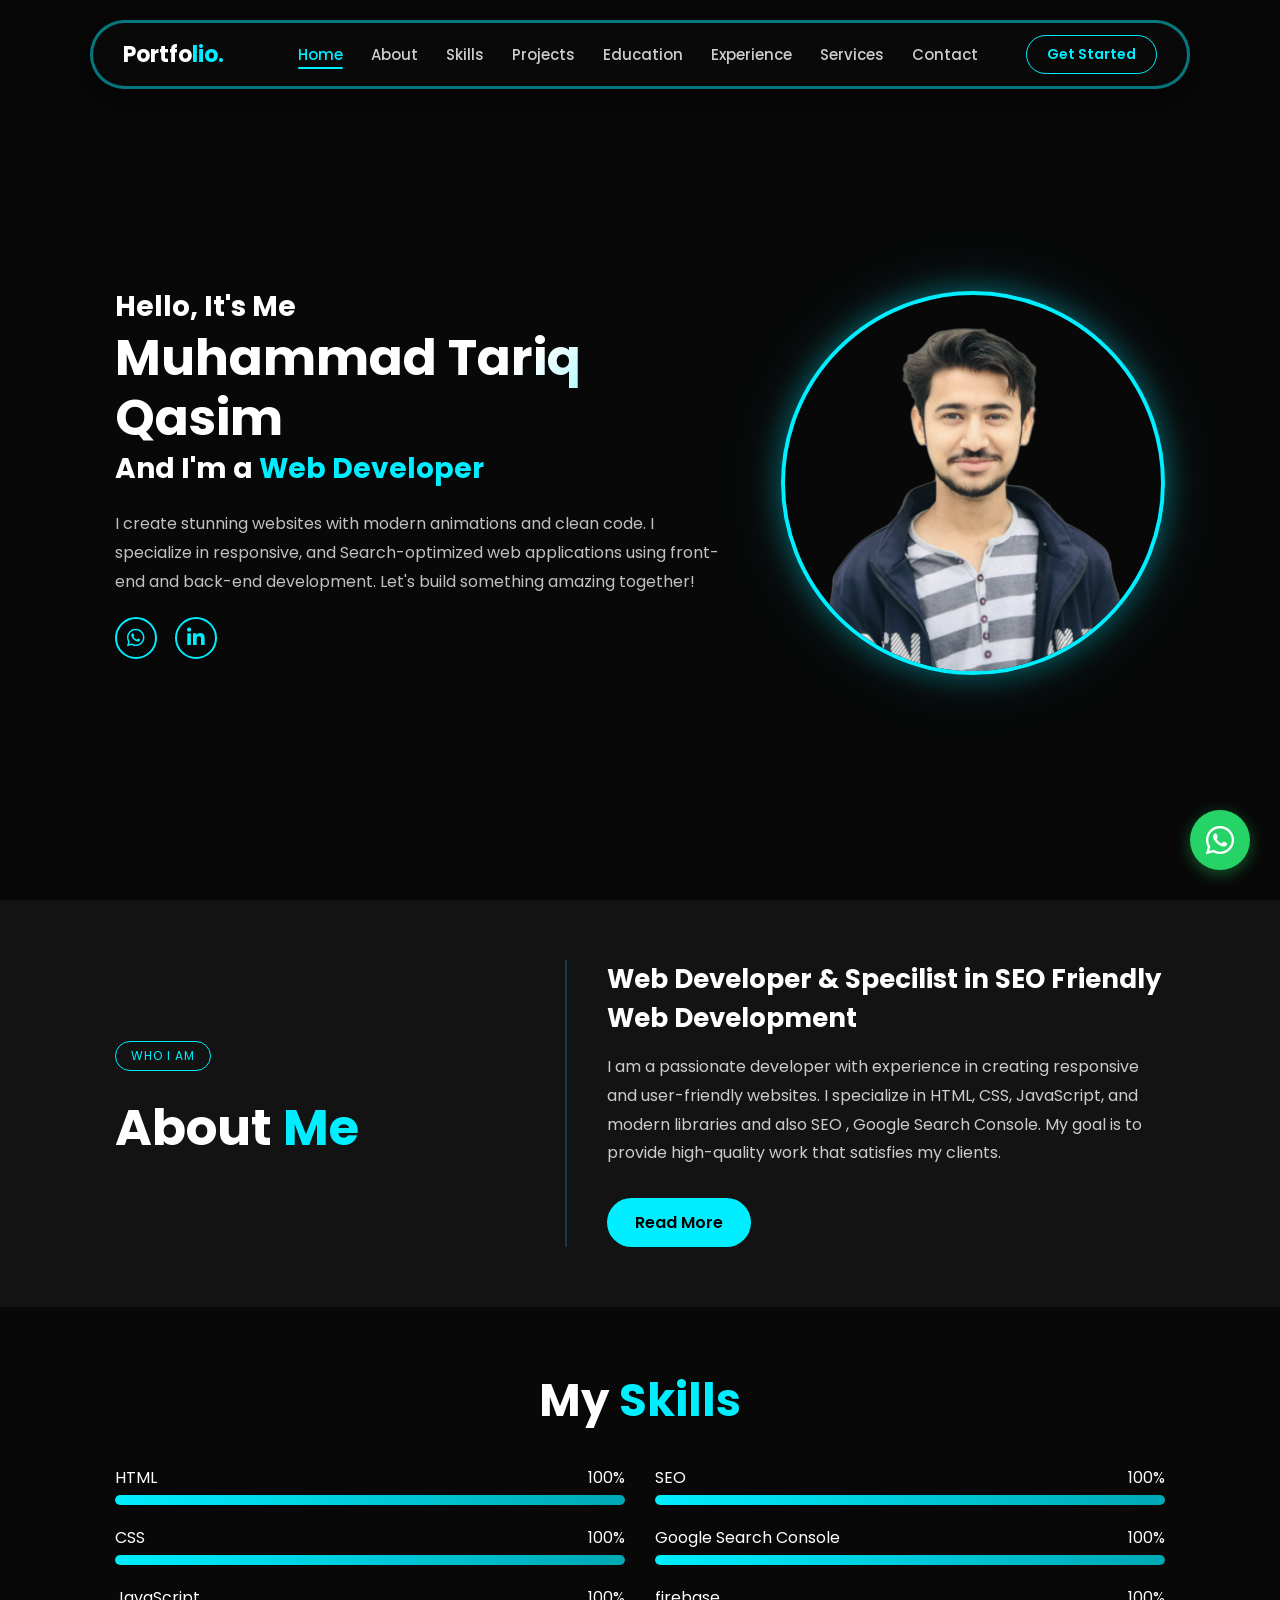
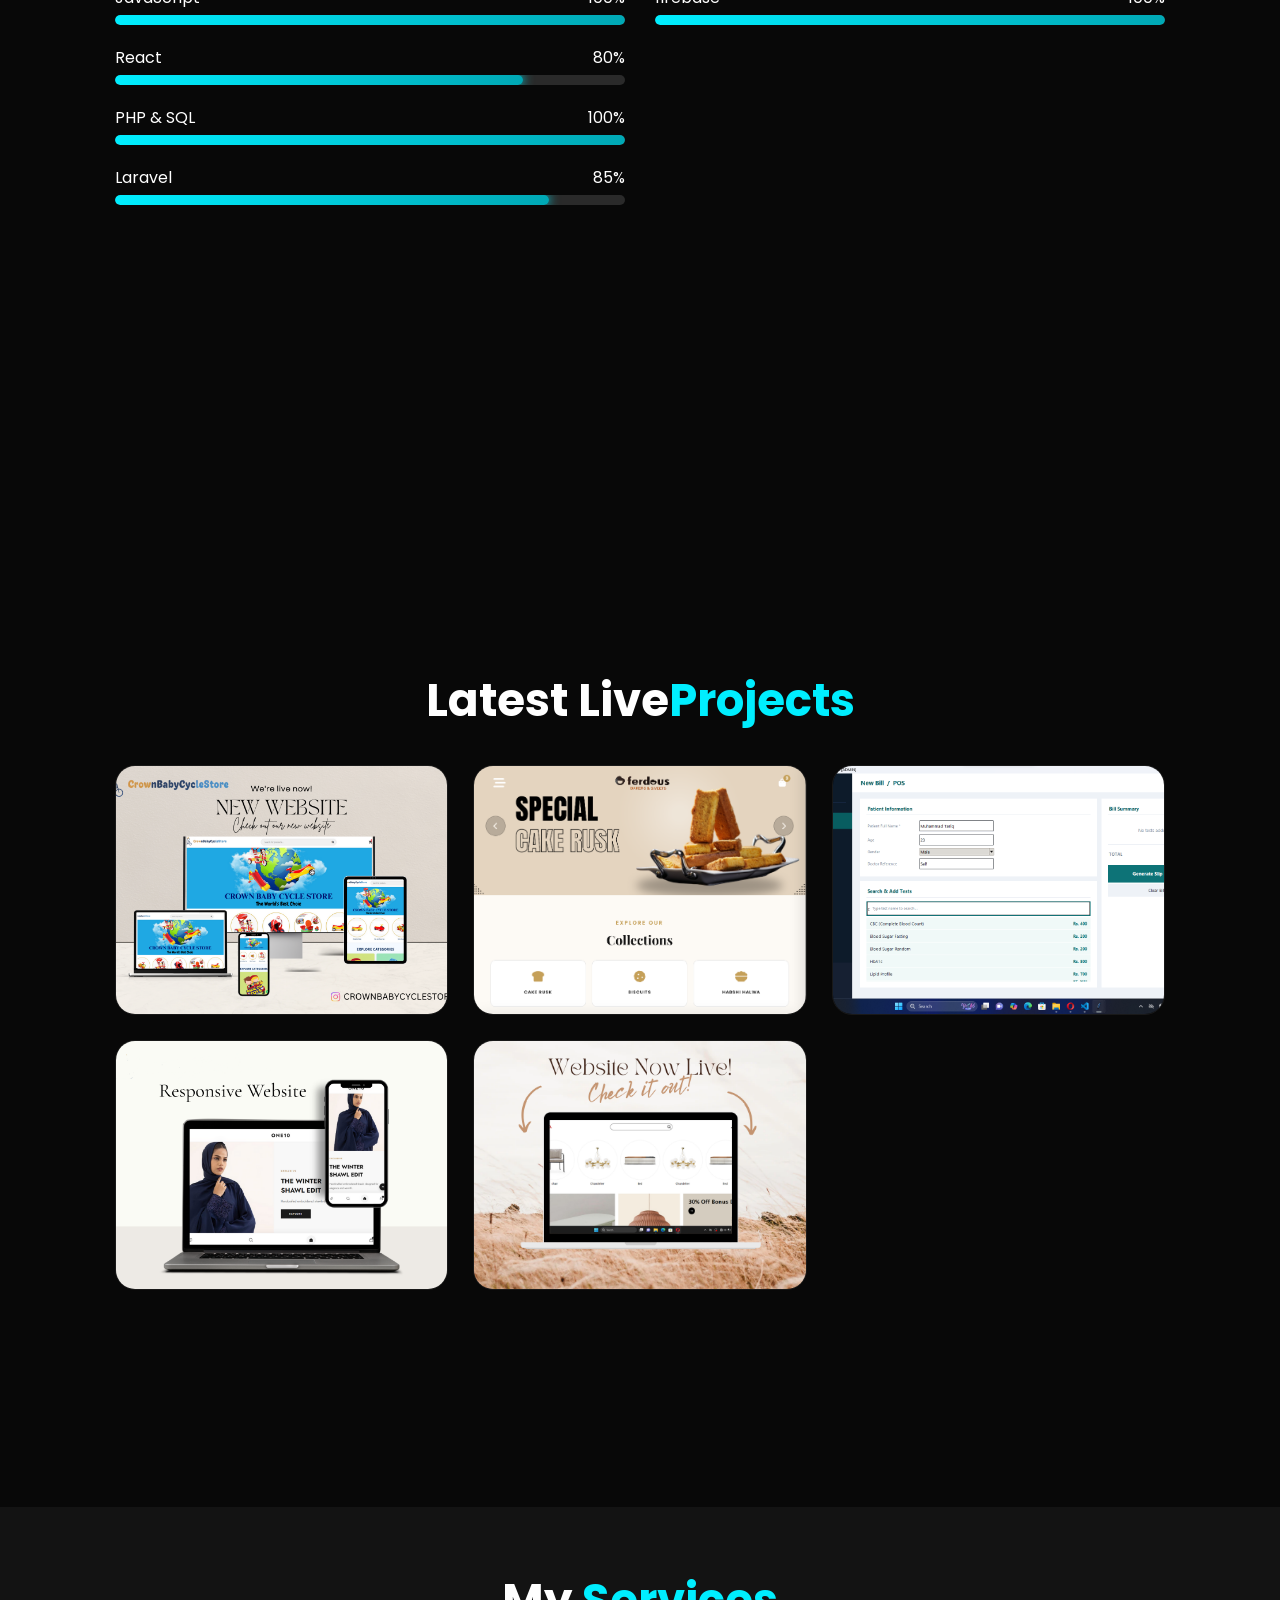
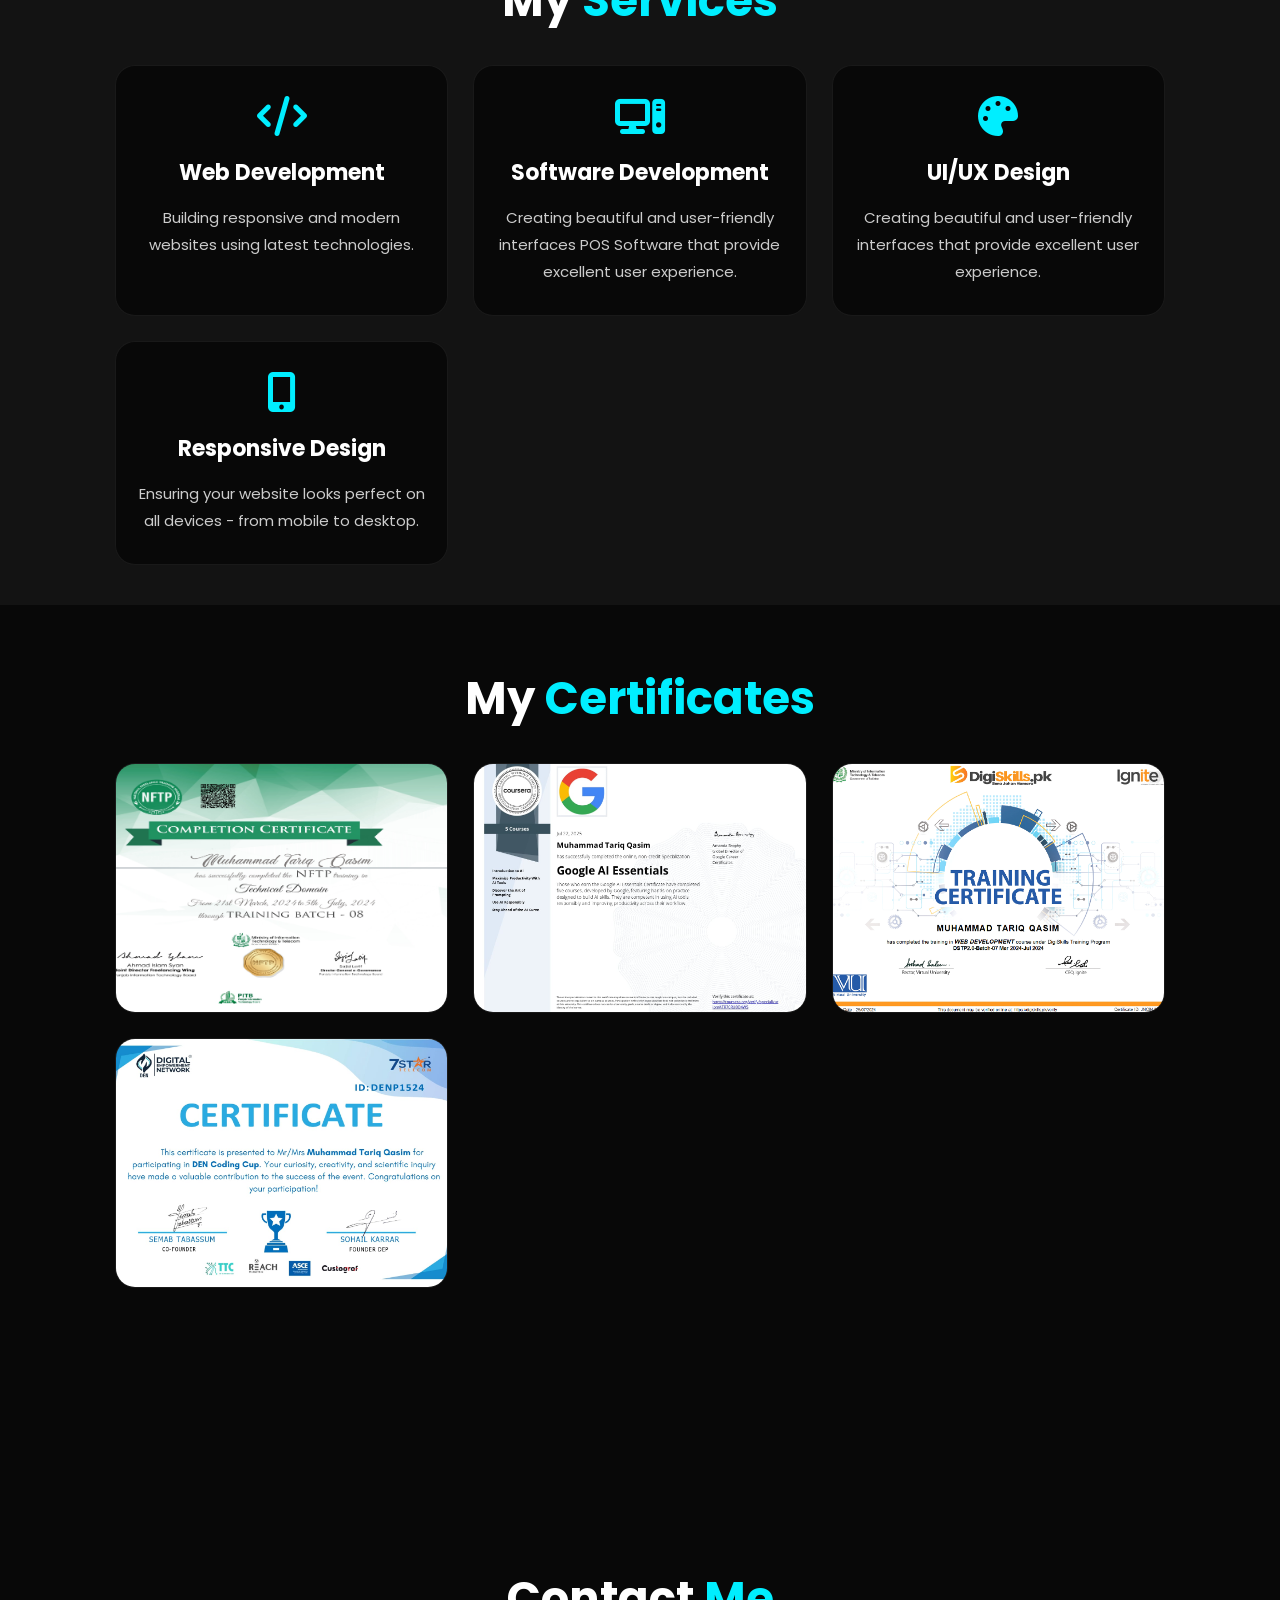
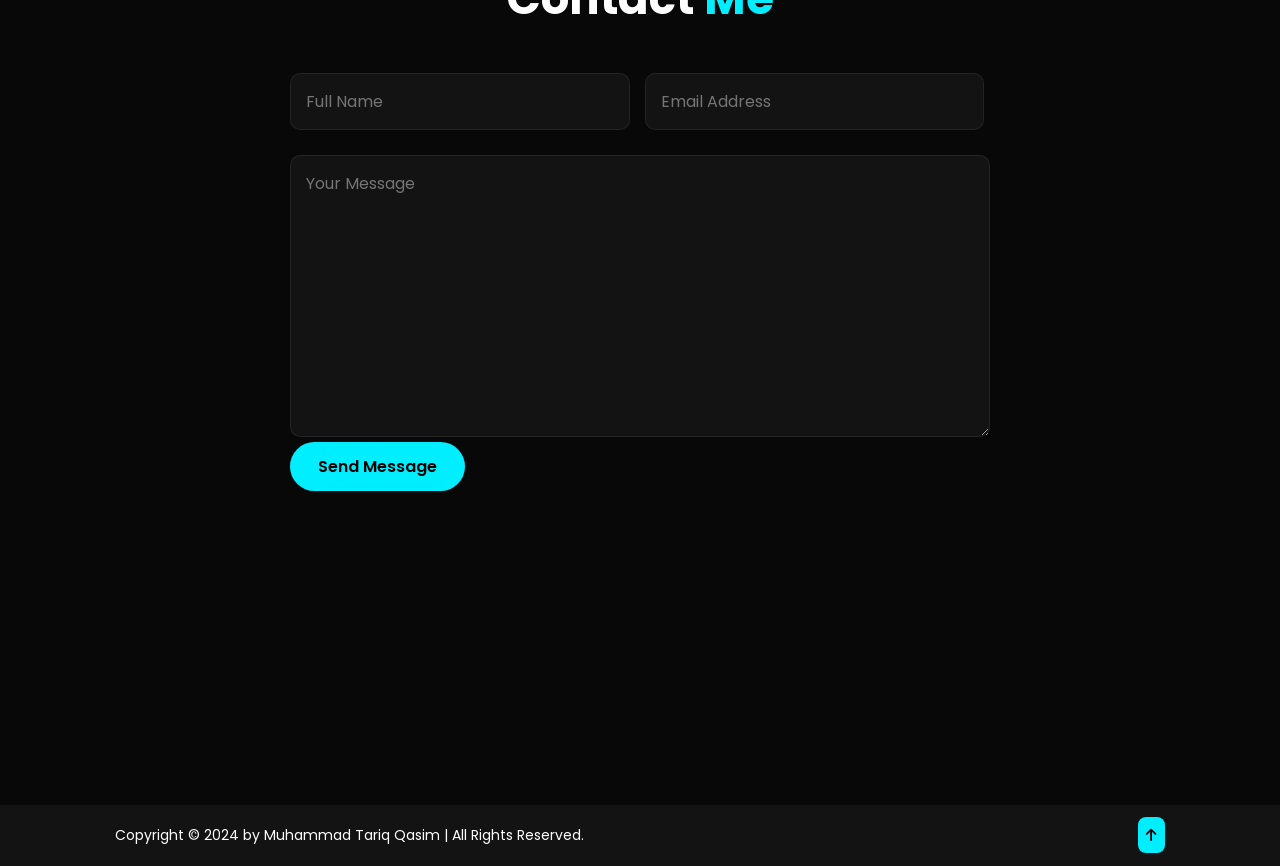
==== commit 1af29019: "Add files via upload" ====
--- a/index.html
+++ b/index.html
@@ -2,731 +2,351 @@
 <html lang="en">
 <head>
     <meta charset="UTF-8">
-    <meta name="viewport" content="width=device-width, initial-scale=1.0, maximum-scale=1.0, user-scalable=no">
-    <meta name="description" content="Qwetrum Technologies - Custom Software, Shopify & Digital Growth Agency. One team to build, convert, and grow your digital presence.">
-    <title>Qwetrum Technologies - Custom Software, Development & Digital Growth Agency</title>
-    <meta name="google-site-verification" content="YU75v2NYxo3irM7U5_I1RBpz7YZiW0aC5c8IMz-9MGg" />
-    <!-- Primary Meta Tags for Top Ranking -->
-
-<meta name="title" content="Qwetrum Technologies | Best Web Development & Custom Software Agency">
-<meta name="description" content="Looking for an expert Web Developer or Custom Software? Qwetrum Technologies offers top-tier web development, Shopify stores, POS software, and SEO services.">
-<meta name="keywords" content="web development, web developer, website development company, custom software, POS software, hire web developer, Qwetrum Technologies, Tariq Qasim, web developer in Pakistan, ecommerce website, software house">
-<meta name="author" content="Qwetrum Technologies">
-<link rel="canonical" href="https://www.qwetrumtechnologies.tech/">
-
-<!-- Open Graph / Facebook / LinkedIn -->
+    <meta name="viewport" content="width=device-width, initial-scale=1.0">
+    <meta name="google-site-verification" content="KUxEBw_th10pl26yNU4F80SdGHEtQb2MTECnONQJFik" />
+    <title>Tariq Qasim | Professional Portfolio</title>
+    <!-- Primary Meta Tags -->
+<title>Muhammad Tariq Qasim | Expert Web Developer & Software Engineer</title>
+<meta name="title" content="Muhammad Tariq Qasim | Expert Web Developer">
+<meta name="description" content="I am Muhammad Tariq Qasim, a professional Web Developer from Pakistan. I specialize in Frontend Development, UI/UX Design, and Custom POS Software.">
+<meta name="keywords" content="Tariq Qasim, Muhammad Tariq Qasim, tariqqasim.me, Web Developer in Pakistan, Frontend Developer, Software Engineer, UI/UX Designer, Freelance Web Developer Nawabshah">
+<meta name="author" content="Muhammad Tariq Qasim">
+<link rel="canonical" href="https://www.tariqqasim.me/">
+
+<!-- Open Graph / Facebook / LinkedIn / WhatsApp -->
 <meta property="og:type" content="website">
-<meta property="og:url" content="https://www.qwetrumtechnologies.tech/">
-<meta property="og:title" content="Expert Web Development & Software Agency | Qwetrum">
-<meta property="og:description" content="Transform your business with Qwetrum Technologies. We build custom websites, e-commerce stores, and software solutions.">
-<meta property="og:image" content="https://www.qwetrumtechnologies.tech/Assests/logo.png">
-
-<!-- Google Rich Snippet (Local IT Agency Schema) - Yeh search mein bada card show karta hai -->
+<meta property="og:url" content="https://www.tariqqasim.me/">
+<meta property="og:title" content="Tariq Qasim | Professional Web Developer">
+<meta property="og:description" content="Portfolio of Muhammad Tariq Qasim, creating stunning websites, responsive designs, and software solutions.">
+<meta property="og:image" content="https://www.tariqqasim.me/Tariqqasim.png">
+
+<!-- Twitter -->
+<meta property="twitter:card" content="summary_large_image">
+<meta property="twitter:url" content="https://www.tariqqasim.me/">
+<meta property="twitter:title" content="Tariq Qasim | Professional Web Developer">
+<meta property="twitter:description" content="Portfolio of Muhammad Tariq Qasim, creating stunning websites, responsive designs, and software solutions.">
+<meta property="twitter:image" content="https://www.tariqqasim.me/Tariqqasim.png">
+
+<!-- Google Schema Markup (Knowledge Panel ke liye) -->
 <script type="application/ld+json">
 {
   "@context": "https://schema.org",
-  "@type": "ITUtility",
-  "name": "Qwetrum Technologies",
-  "url": "https://www.qwetrumtechnologies.tech/",
-  "logo": "https://www.qwetrumtechnologies.tech/Assests/logo.png",
-  "description": "Premium IT agency specializing in Web Development, Custom Software, POS Systems, and Digital Marketing.",
-  "founder": {
-    "@type": "Person",
-    "name": "Muhammad Tariq Qasim"
-  },
-  "Co founder": {
-    "@type": "Person",
-    "name": "Waleed Altaf"
-  },
+  "@type": "Person",
+  "name": "Muhammad Tariq Qasim",
+  "alternateName": "Tariq Qasim",
+  "url": "https://www.tariqqasim.me/",
+  "image": "https://www.tariqqasim.me/Tariqqasim.png",
+  "jobTitle": "Web & Software Developer",
   "address": {
     "@type": "PostalAddress",
-    "addressLocality": "Lahore",
+    "addressLocality": "Nawabshah",
     "addressCountry": "Pakistan"
   },
-  "contactPoint": {
-    "@type": "ContactPoint",
-    "telephone": "+92-325-3209977",
-    "contactType": "customer service",
-    "availableLanguage": ["English", "Urdu"]
-  },
   "sameAs":[
-    "https://www.linkedin.com/company/qwetrum-technologies/",
-    "https://www.facebook.com/share/18fjqTEg9R/",
-    "https://www.instagram.com/qwetrumtechnologies"
+    "https://www.linkedin.com/in/tariq-qasim-27733a306",
+    "https://wa.me/923253209977"
   ]
 }
 </script>
-    <link rel="stylesheet" href="styles.css">
-    <link rel="preconnect" href="https://fonts.googleapis.com">
-    <link rel="preconnect" href="https://fonts.gstatic.com" crossorigin>
-    <link href="https://fonts.googleapis.com/css2?family=Inter:wght@300;400;500;600;700;800;900&display=swap" rel="stylesheet">
+    <link rel="stylesheet" type="text/css" href="style.css">
+    <link rel="stylesheet" href="https://cdnjs.cloudflare.com/ajax/libs/font-awesome/6.5.1/css/all.min.css">
 </head>
 <body>
-    <!-- Header/Navigation -->
-    <header class="header" id="header">
-        <div class="container">
-            <nav class="nav-curved">
-                <div class="nav__logo">
-                    <div class="logo-text">
-                        <img src="Assests/logo.png" alt="Qwetrum Technologies" class="nav-logo-img" style="height: 200px;">
-                    </div>
-                </div>
-
-                <div class="nav__menu" id="nav-menu">
-                    <ul class="nav__list">
-                        <li class="nav__item"><a href="#home" class="nav__link">Home</a></li>
-                        <li class="nav__item"><a href="#about" class="nav__link">About</a></li>
-                        <li class="nav__item"><a href="#projects" class="nav__link">Projects</a></li>
-                        <li class="nav__item"><a href="#services" class="nav__link">Services</a></li>
-                        <li class="nav__item"><a href="#testimonials" class="nav__link">Testimonials</a></li>
-                        <li class="nav__item"><a href="#team" class="nav__link">Team</a></li>
-                        <li class="nav__item"><a href="#contact" class="nav__link">Contact</a></li>
-                    </ul>
-                    <a href="#contact" class="btn btn-outline nav__cta">Get Started</a>
-                </div>
-
-                <div class="nav__toggle" id="nav-toggle">
-                    <span></span>
-                    <span></span>
-                    <span></span>
-                </div>
+
+    <header class="header">
+        <div class="header-pill">
+            <div class="logo-wrapper">
+                <a href="#" class="logo">Portfo<span>lio.</span></a>
+            </div>
+
+            <nav class="navbar">
+                <a href="#home" class="active">Home</a>
+                <a href="#about">About</a>
+                <a href="#skills">Skills</a>
+                <a href="#portfolio">Projects</a>
+                <a href="educational.html">Education</a>
+                <a href="experiencs.html">Experience</a>
+                <a href="#services">Services</a>
+                <a href="#contact">Contact</a>
             </nav>
+
+            <div class="header-right">
+                <a href="#contact" class="get-started-btn">Get Started</a>
+                <i class="fa-solid fa-bars" id="menu-icon"></i>
+            </div>
         </div>
     </header>
-    <br>
-    <!-- Hero Section -->
-    <section class="hero" id="home">
-        <div class="hero__bg">
-            <div class="bg-circle bg-circle-1"></div>
-            <div class="bg-circle bg-circle-2"></div>
-        </div>
-        
-        <div class="hero__content container">
-            <h1 class="hero__title">
-                Custom Software,<br>Development<br>
-                <span class="text-gradient">& Digital Growth</span><br>
-                <span class="text-white">Agency</span>
-            </h1>
+
+    <!-- HOME SECTION -->
+    <section class="home" id="home">
+        <div class="home-content">
+            <h3>Hello, It's Me</h3>
+            <h1>Muhammad Tariq Qasim</h1>
+            <h3>And I'm a <span style="color: var(--main-color);">Web Developer</span></h3>
+            <p>I create stunning websites with modern animations and clean code. I specialize in responsive, and Search-optimized web 
+applications using front-end and back-end development. Let's build something amazing together!</p>
+            <div class="social-media">
+                <a href="https://wa.me/+923253209977"><i class="fa-brands fa-whatsapp"></i></a>
+                <a href="https://www.linkedin.com/in/tariq-qasim-27733a306?utm_source=share&utm_campaign=share_via&utm_content=profile&utm_medium=android_app"><i class="fa-brands fa-linkedin-in"></i></a>
+            </div>
             
-            <p class="hero__description">
-                One team to build, convert, and grow your digital presence. From scalable software to
-                ROI-driven marketing, we deliver innovation that scales businesses faster.
-            </p>
-            
-            <a href="#contact" class="btn btn-primary btn-large">
-                Get a Free Consultation
-                <svg width="24" height="24" viewBox="0 0 24 24" fill="none" stroke="currentColor" stroke-width="2">
-                    <path d="M5 12h14M12 5l7 7-7 7"/>
-                </svg>
-            </a>
-
-            <div class="hero__devices">
-                <div class="device device-laptop">
-                    <div class="device-screen">
-                        <img src="Assests/office 2nd.png" alt="" style="width: 100%; height: 100%; border-radius: 10px;">
-                    </div>
-                    <div class="device-base"></div>
-                    <div class="device-stand"></div>
-                </div>
-                <div class="device device-tablet">
-                    
-                    <div class="device-screen">
-                        <img src="Assests/coding.jpeg" alt="" style="width: 100%; height: 100%; border-radius: 10px;">
-                    </div>
-                </div>
-                <div class="device device-phone">
-                    
-                    <div class="device-screen"><img src="Assests/codingg.jpg" alt="" style="width: 100%; height: 100%; border-radius: 10px;"></div>
-                </div>
-            </div>
-        </div>
-    </section>
-
-    <!-- Trusted Brands Section -->
-    <section class="brands" id="brands">
-        <div class="container">
-            <h2 class="section-title">Trusted by Top Brands</h2>
-        </div>
-        <div class="brands__marquee-wrapper">
-            <div class="brands__marquee-track">
-                <!-- Set 1 -->
-                <div class="brand-logo"><span class="brand-text">✦ Sunny Fashion</span></div>
-                <div class="brand-logo"><span class="brand-text">✦ Crown Baby Cycle Store</span></div>
-                <div class="brand-logo"><span class="brand-text">✦ Ferdous Bakers</span></div>
-                <div class="brand-logo"><span class="brand-text">✦ Yana Naturals</span></div>
-                <div class="brand-logo"><span class="brand-text">✦ Qwetrum Digital</span></div>
-                <div class="brand-logo"><span class="brand-text">✦ TechVision</span></div>
-                <!-- Set 2 (duplicate for seamless loop) -->
-                <div class="brand-logo"><span class="brand-text">✦ Sunny Fashion</span></div>
-                <div class="brand-logo"><span class="brand-text">✦ Crown Baby Cycle Store</span></div>
-                <div class="brand-logo"><span class="brand-text">✦ Ferdous Bakers</span></div>
-                <div class="brand-logo"><span class="brand-text">✦ Yana Naturals</span></div>
-                <div class="brand-logo"><span class="brand-text">✦ Qwetrum Digital</span></div>
-                <div class="brand-logo"><span class="brand-text">✦ TechVision</span></div>
-            </div>
-        </div>
-    </section>
-
-    <!-- About Section -->
+        </div>
+        <div class="home-img">
+            <img src="Tariqqasim.png" alt="Muhammad Tariq Qasim - Professional Web Developer in Pakistan">
+        </div>
+    </section>
+
+    <!-- ABOUT SECTION -->
     <section class="about" id="about">
-        <div class="container">
-            <span class="tag">Qwetrum Technologies</span>
-            <h2 class="section-title">
-                Why Qwetrum Technologies is the Best IT Services Agency?
-            </h2>
-            <p class="about__description">
-                Qwetrum Technologies is a premier software house delivering custom technology solutions.
-                Unlike traditional agencies, we focus on ROI-driven development. From Ecommerce
-                stores to Fintech apps, our expert team ensures your digital success.
-            </p>
-        </div>
-    </section>
-
-    <!-- Projects Section -->
-    <section class="projects" id="projects">
-        <div class="container">
-            <span class="tag">PROJECTS</span>
-            <h2 class="section-title">
-                Featured Case Studies & Success Stories
-            </h2>
-            <p class="section-description">
-                Explore how we help brands scale with custom technology.
-            </p>
-
-            <div class="projects__grid">
-
-                <!-- Project 1 - Crown Baby Cycle Store (2 images) -->
-                <div class="project-card">
-                    <div class="project-card__image">
-                        <div class="img-slider" data-current="0">
-                            <div class="img-slider__track">
-                                <img src="Assests/crown.png" alt="Crown Baby Cycle Store - View 1">
-                                 </div>
-                        </div>
-                    </div>
-                    <div class="project-card__content">
-                        <h3>Developed the<br>Crown Baby Cycle Store</h3>
-                        <p class="project-description">A comprehensive E-commerce website improving user experience for customers.</p>
-                        <a href="https://www.crownbabycyclestore.live" class="btn-arrow">
-                            <svg width="48" height="48" viewBox="0 0 48 48" fill="none">
-                                <circle cx="24" cy="24" r="23.5" stroke="currentColor"/>
-                                <path d="M20 24h14M28 18l6 6-6 6" stroke="currentColor" stroke-width="2"/>
-                            </svg>
-                        </a>
-                    </div>
-                </div>
-
-                <!-- Project 2 - Sunny Fashion (2 images) -->
-                <div class="project-card">
-                    <div class="project-card__image">
-                        <div class="img-slider" data-current="0">
-                            <div class="img-slider__track">
-                                <img src="Assests/SUNNY.png" alt="Sunny Fashion - View 1">
-                                
-                            </div>
-                            
-                        </div>
-                    </div>
-                    <div class="project-card__content">
-                        <h3>Sunny Fashion</h3>
-                        <p class="project-description">A modern fashion e-commerce platform with sleek UI and smooth shopping experience.</p>
-                        <a href="https://sunnyfashion-nr9g.vercel.app/" class="btn-arrow">
-                            <svg width="48" height="48" viewBox="0 0 48 48" fill="none">
-                                <circle cx="24" cy="24" r="23.5" stroke="currentColor"/>
-                                <path d="M20 24h14M28 18l6 6-6 6" stroke="currentColor" stroke-width="2"/>
-                            </svg>
-                        </a>
-                    </div>
-                </div>
-
-                <!-- Project 3 - Sale Dashboard (single image) -->
-                <div class="project-card">
-                    <div class="project-card__image">
-                        <div class="img-slider" data-current="0">
-                            <div class="img-slider__track">
-                                <img src="Assests/sale dashboard.jpeg" alt="Sale Performance Dashboard">
-                            </div>
-                            <!-- No arrows/dots for single image -->
-                        </div>
-                    </div>
-                    <div class="project-card__content">
-                        <h3>Sale Performance Dashboard</h3>
-                        <p class="project-description">Data-driven dashboard for real-time sales analysis and business insights.</p>
-                        <a href="https://github.com/Waleed-Altaf/Sales-Analysis" class="btn-arrow">
-                            <svg width="48" height="48" viewBox="0 0 48 48" fill="none">
-                                <circle cx="24" cy="24" r="23.5" stroke="currentColor"/>
-                                <path d="M20 24h14M28 18l6 6-6 6" stroke="currentColor" stroke-width="2"/>
-                            </svg>
-                        </a>
-                    </div>
-                </div>
-                
-                <!-- Project 2 - Sunny Fashion (2 images) -->
-                <div class="project-card">
-                    <div class="project-card__image">
-                        <div class="img-slider" data-current="0">
-                            <div class="img-slider__track">
-                                <img src="Assests/analyst1.jpeg" alt="Data analyst - View 1">
-                                <img src="Assests/analyst2.jpeg" alt="data analys - View 2">
-                            </div>
-                            <button class="img-slider__btn img-slider__btn--prev" aria-label="Previous image">
-                                <svg width="16" height="16" viewBox="0 0 24 24" fill="none" stroke="currentColor" stroke-width="2.5"><path d="M15 18l-6-6 6-6"/></svg>
-                            </button>
-                            <button class="img-slider__btn img-slider__btn--next" aria-label="Next image">
-                                <svg width="16" height="16" viewBox="0 0 24 24" fill="none" stroke="currentColor" stroke-width="2.5"><path d="M9 18l6-6-6-6"/></svg>
-                            </button>
-                            <div class="img-slider__dots">
-                                <span class="img-slider__dot active"></span>
-                                <span class="img-slider__dot"></span>
-                            </div>
-                        </div>
-                    </div>
-                    <div class="project-card__content">
-                        <h3>Credit Card Transaction Report</h3>
-                        <a href="https://github.com/Waleed-Altaf/credit-_card_financial_dashboard" class="btn-arrow">
-                            <svg width="48" height="48" viewBox="0 0 48 48" fill="none">
-                                <circle cx="24" cy="24" r="23.5" stroke="currentColor"/>
-                                <path d="M20 24h14M28 18l6 6-6 6" stroke="currentColor" stroke-width="2"/>
-                            </svg>
-                        </a>
-                    </div>
-                </div>
-
-                <!-- Project 4 - Ferdous Bakers (2 images) -->
-                <div class="project-card">
-                    <div class="project-card__image">
-                        <div class="img-slider" data-current="0">
-                            <div class="img-slider__track">
-                                <img src="Assests/New Website Blue Mockup Instagram - Laptop_20260301_115902_0000.png" alt="Ferdous Bakers - View 1">
-                                
-                            </div>
-                            
-                        </div>
-                    </div>
-                    <div class="project-card__content">
-                        <h3>Ferdous Bakers</h3>
-                        <p class="project-description">Complete e-commerce solution for a premium bakery brand with online ordering.</p>
-                        <a href="www.ferdousbakery.com" class="btn-arrow">
-                            <svg width="48" height="48" viewBox="0 0 48 48" fill="none">
-                                <circle cx="24" cy="24" r="23.5" stroke="currentColor"/>
-                                <path d="M20 24h14M28 18l6 6-6 6" stroke="currentColor" stroke-width="2"/>
-                            </svg>
-                        </a>
-                    </div>
-                </div>
-
-            </div>
-        </div>
-    </section>
-
-    <!-- Testimonials Section -->
-    <section class="testimonials" id="testimonials">
-        <div class="testimonials__bg">
-            <div class="bg-glow bg-glow-1"></div>
-        </div>
-        
-        <div class="container">
-            <span class="tag">TESTIMONIALS</span>
-            <h2 class="section-title">
-                Client Testimonials & Success Stories
-            </h2>
-            <p class="section-description">
-                Discover why 100+ businesses trust Qwetrum for top-tier Software and Digital Marketing solutions.
-            </p>
-
-            <div class="testimonials__slider" id="testimonials-slider">
-                <div class="testimonial-card active">
-                    <div class="quote-icon">
-                        <svg width="60" height="48" viewBox="0 0 60 48" fill="none">
-                            <path d="M0 24C0 10.7 10.7 0 24 0v12C17.4 12 12 17.4 12 24s5.4 12 12 12v12C10.7 48 0 37.3 0 24zm36 0C36 10.7 46.7 0 60 0v12c-6.6 0-12 5.4-12 12s5.4 12 12 12v12c-13.3 0-24-10.7-24-24z" fill="url(#quote-gradient)"/>
-                            <defs>
-                                <linearGradient id="quote-gradient" x1="0" y1="0" x2="60" y2="48">
-                                    <stop stop-color="#4DD4D4"/>
-                                    <stop offset="1" stop-color="#50E3A3"/>
-                                </linearGradient>
-                            </defs>
-                        </svg>
-                    </div>
-                    <p class="testimonial-text">
-                        Perfect and fast execution. Highly recommended!
-                    </p>
-                    <div class="testimonial-author">
-                        <div class="author-avatar"></div>
-                        <div class="author-info">
-                            <h4>Raza Qureshi</h4>
-                            <p>Karachi</p>
-                        </div>
-                    </div>
-                </div>
-
-                <div class="testimonial-card">
-                    <div class="quote-icon">
-                        <svg width="60" height="48" viewBox="0 0 60 48" fill="none">
-                            <path d="M0 24C0 10.7 10.7 0 24 0v12C17.4 12 12 17.4 12 24s5.4 12 12 12v12C10.7 48 0 37.3 0 24zm36 0C36 10.7 46.7 0 60 0v12c-6.6 0-12 5.4-12 12s5.4 12 12 12v12c-13.3 0-24-10.7-24-24z" fill="url(#quote-gradient)"/>
-                        </svg>
-                    </div>
-                    <p class="testimonial-text">
-                        Outstanding service and incredible attention to detail. Our project exceeded expectations!
-                    </p>
-                    <div class="testimonial-author">
-                        <div class="author-avatar"></div>
-                        <div class="author-info">
-                            <h4>zubair farooqi</h4>
-                            <p>Islamabad</p>
-                        </div>
-                    </div>
-                </div>
-
-                <div class="testimonial-card">
-                    <div class="quote-icon">
-                        <svg width="60" height="48" viewBox="0 0 60 48" fill="none">
-                            <path d="M0 24C0 10.7 10.7 0 24 0v12C17.4 12 12 17.4 12 24s5.4 12 12 12v12C10.7 48 0 37.3 0 24zm36 0C36 10.7 46.7 0 60 0v12c-6.6 0-12 5.4-12 12s5.4 12 12 12v12c-13.3 0-24-10.7-24-24z" fill="url(#quote-gradient)"/>
-                        </svg>
-                    </div>
-                    <p class="testimonial-text">
-                        The team at Qwetrum transformed our digital presence completely. Revenue increased by 200%!
-                    </p>
-                    <div class="testimonial-author">
-                        <div class="author-avatar"></div>
-                        <div class="author-info">
-                            <h4>Muhammad Usama</h4>
-                            <p>Lahore</p>
-                        </div>
-                    </div>
-                </div>
-            </div>
-
-            <div class="testimonials__dots">
-                <button class="dot active" data-slide="0"></button>
-                <button class="dot" data-slide="1"></button>
-                <button class="dot" data-slide="2"></button>
-            </div>
-        </div>
-    </section>
-
-    <!-- Industry Experts Section -->
-    <section class="experts" id="experts">
-        <div class="container">
-            <span class="tag">OUR EXPERTS</span>
-            <h2 class="section-title">Industry Experts</h2>
-            <p class="section-description">
-                From health to hospitality, we speak your industry's language, so your project resonates from day one.
-            </p>
-
-            <div class="experts__slider">
-                <button class="slider-btn prev" id="experts-prev">
-                    <svg width="24" height="24" viewBox="0 0 24 24" fill="none" stroke="currentColor" stroke-width="2">
-                        <path d="M15 18l-6-6 6-6"/>
-                    </svg>
-                </button>
-
-                <div class="experts__cards">
-                    <div class="expert-card active">
-                        <div class="expert-icon">
-                            <svg width="64" height="64" viewBox="0 0 64 64" fill="none">
-                                <circle cx="32" cy="32" r="32" fill="url(#expert-gradient-1)"/>
-                                <circle cx="32" cy="32" r="24" fill="url(#expert-gradient-2)"/>
-                                <path d="M32 20v12l8 4" stroke="white" stroke-width="2" stroke-linecap="round"/>
-                                <defs>
-                                    <linearGradient id="expert-gradient-1">
-                                        <stop stop-color="#3B5D4A"/>
-                                        <stop offset="1" stop-color="#2A4435"/>
-                                    </linearGradient>
-                                    <linearGradient id="expert-gradient-2">
-                                        <stop stop-color="#4DD4D4"/>
-                                        <stop offset="1" stop-color="#50E3A3"/>
-                                    </linearGradient>
-                                </defs>
-                            </svg>
-                        </div>
-                        <h3>Healthcare</h3>
-                        <p>Building patient-first portals that simplify care and keep sensitive data secure.</p>
-                    </div>
-
-                    <div class="expert-card">
-                        <div class="expert-icon">
-                            <svg width="64" height="64" viewBox="0 0 64 64" fill="none">
-                                <circle cx="32" cy="32" r="32" fill="url(#expert-gradient-3)"/>
-                                <circle cx="32" cy="32" r="24" fill="url(#expert-gradient-4)"/>
-                                <defs>
-                                    <linearGradient id="expert-gradient-3">
-                                        <stop stop-color="#4A3D5D"/>
-                                        <stop offset="1" stop-color="#352A44"/>
-                                    </linearGradient>
-                                    <linearGradient id="expert-gradient-4">
-                                        <stop stop-color="#5BA5FF"/>
-                                        <stop offset="1" stop-color="#7B68EE"/>
-                                    </linearGradient>
-                                </defs>
-                            </svg>
-                        </div>
-                        <h3>E-commerce</h3>
-                        <p>Creating seamless online stores that convert visitors into loyal customers.</p>
-                    </div>
-                    
-                    <div class="expert-card">
-                        <div class="expert-icon">
-                            <svg width="64" height="64" viewBox="0 0 64 64" fill="none">
-                                <circle cx="32" cy="32" r="32" fill="url(#expert-gradient-3)"/>
-                                <circle cx="32" cy="32" r="24" fill="url(#expert-gradient-4)"/>
-                                <defs>
-                                    <linearGradient id="expert-gradient-3">
-                                        <stop stop-color="#4A3D5D"/>
-                                        <stop offset="1" stop-color="#352A44"/>
-                                    </linearGradient>
-                                    <linearGradient id="expert-gradient-4">
-                                        <stop stop-color="#5BA5FF"/>
-                                        <stop offset="1" stop-color="#7B68EE"/>
-                                    </linearGradient>
-                                </defs>
-                            </svg>
-                        </div>
-                        <h3>Custom Web</h3>
-                        <p>Creating seamless online stores that convert visitors into loyal customers.</p>
-                    </div>
-
-                    <div class="expert-card">
-                        <div class="expert-icon">
-                            <svg width="64" height="64" viewBox="0 0 64 64" fill="none">
-                                <circle cx="32" cy="32" r="32" fill="url(#expert-gradient-5)"/>
-                                <circle cx="32" cy="32" r="24" fill="url(#expert-gradient-6)"/>
-                                <defs>
-                                    <linearGradient id="expert-gradient-5">
-                                        <stop stop-color="#5D4A3D"/>
-                                        <stop offset="1" stop-color="#44352A"/>
-                                    </linearGradient>
-                                    <linearGradient id="expert-gradient-6">
-                                        <stop stop-color="#FFB74D"/>
-                                        <stop offset="1" stop-color="#FF9800"/>
-                                    </linearGradient>
-                                </defs>
-                            </svg>
-                        </div>
-                        <h3>Hospitality</h3>
-                        <p>Designing luxury experiences through elegant digital solutions.</p>
-                    </div>
-                </div>
-
-                <button class="slider-btn next" id="experts-next">
-                    <svg width="24" height="24" viewBox="0 0 24 24" fill="none" stroke="currentColor" stroke-width="2">
-                        <path d="M9 18l6-6-6-6"/>
-                    </svg>
-                </button>
-            </div>
-
-            <p class="experts__cta">
-                Ready to partner with experts who "get" your industry?
-            </p>
-        </div>
-    </section>
-
-    <!-- Team Section -->
-    <section class="team" id="team">
-        <div class="container">
-            <span class="tag">The People Behind Qwetrum</span>
-            <h2 class="section-title">
-                Meet Our <span class="text-gradient">Leadership</span> Team
-            </h2>
-            <p class="section-description">
-                Driven by passion and led by experience. Our team of Software Architects, Creative Directors,
-                and Marketing Strategists is dedicated to turning your vision into a digital reality.
-            </p>
-
-            <div class="team__grid">
-                <div class="team-card">
-                    <div class="team-card__image">
-                        <div class="team-avatar-circle">
-                            <img src="Assests/Tariq profile.png" alt="Muhammad Tariq Qasim">
-                        </div>
-                    </div>
-                    <div class="team-card__info">
-                        <h3>Muhammad Tariq </h3>
-                        <p class="role">Founder & CEO</p>
-                        <p>Specialist in Web Development and Digital Strategy</p>
-                    </div>
-                </div>
-
-                <div class="team-card">
-                    <div class="team-card__image">
-                        <div class="team-avatar-circle">
-                            <img src="Assests/waleed.jpeg" alt="Waleed Altaf">
-                        </div>
-                    </div>
-                    <div class="team-card__info">
-                        <h3>Waleed Altaf</h3>
-                        <p class="role">CO Founder</p>
-                        <p>Specialist in Data Analysis and Business Intelligence</p>
-                    </div>
-                </div>
-            </div>
-        </div>
-    </section>
-
-    <!-- Footer -->
-    <footer class="footer" id="services">
-        <div class="footer__glow"></div>
-        <div class="container">
-
-            <!-- Main grid -->
-            <div class="footer__main">
-
-                <!-- Brand column -->
-                <div class="footer__brand">
-                    <div class="footer__logo-row">
-                        <svg width="42" height="42" viewBox="0 0 80 80" fill="none" aria-hidden="true">
-                            <circle cx="40" cy="40" r="40" fill="url(#fg1)"/>
-                            <text x="50%" y="57%" text-anchor="middle" fill="white" font-size="40" font-weight="bold" font-family="Inter,sans-serif">Q</text>
-                            <defs>
-                                <linearGradient id="fg1" x1="0" y1="0" x2="80" y2="80">
-                                    <stop stop-color="#41ebaa"/><stop offset="1" stop-color="#10a84f"/>
-                                </linearGradient>
-                            </defs>
-                        </svg>
-                        <div class="footer__logo-text">
-                            <span class="footer__brand-name">Qwetrum</span>
-                            <span class="footer__brand-sub">Technologies Pvt Ltd</span>
-                        </div>
-                    </div>
-                    <p class="footer__desc">One team to build, convert, and grow your digital presence. Custom software &amp; ROI-driven marketing that scales businesses faster.</p>
-                    <div class="footer__socials">
-                        <a href="https://www.linkedin.com/company/qwetrum-technologies/" class="footer__social-icon" aria-label="LinkedIn">
-                            <svg width="17" height="17" viewBox="0 0 24 24" fill="currentColor"><path d="M19 0h-14c-2.761 0-5 2.239-5 5v14c0 2.761 2.239 5 5 5h14c2.762 0 5-2.239 5-5v-14c0-2.761-2.238-5-5-5zm-11 19h-3v-11h3v11zm-1.5-12.268c-.966 0-1.75-.79-1.75-1.764s.784-1.764 1.75-1.764 1.75.79 1.75 1.764-.783 1.764-1.75 1.764zm13.5 12.268h-3v-5.604c0-3.368-4-3.113-4 0v5.604h-3v-11h3v1.765c1.396-2.586 7-2.777 7 2.476v6.759z"/></svg>
-                        </a>
-                        <a href="https://www.facebook.com/share/18fjqTEg9R/" class="footer__social-icon" aria-label="Facebook">
-                            <svg width="17" height="17" viewBox="0 0 24 24" fill="currentColor"><path d="M9 8h-3v4h3v12h5v-12h3.642l.358-4h-4v-1.667c0-.955.192-1.333 1.115-1.333h2.885v-5h-3.808c-3.596 0-5.192 1.583-5.192 4.615v3.385z"/></svg>
-                        </a>
-                        <a href="https://www.instagram.com/qwetrumtechnologies?igsh=d2Iwd3U5dmx2bzJz" class="footer__social-icon" aria-label="Instagram">
-                            <svg width="17" height="17" viewBox="0 0 24 24" fill="currentColor"><path d="M12 2.163c3.204 0 3.584.012 4.85.07 3.252.148 4.771 1.691 4.919 4.919.058 1.265.069 1.645.069 4.849 0 3.205-.012 3.584-.069 4.849-.149 3.225-1.664 4.771-4.919 4.919-1.266.058-1.644.07-4.85.07-3.204 0-3.584-.012-4.849-.07-3.26-.149-4.771-1.699-4.919-4.92-.058-1.265-.07-1.644-.07-4.849 0-3.204.013-3.583.07-4.849.149-3.227 1.664-4.771 4.919-4.919 1.266-.057 1.645-.069 4.849-.069zm0-2.163c-3.259 0-3.667.014-4.947.072-4.358.2-6.78 2.618-6.98 6.98-.059 1.281-.073 1.689-.073 4.948 0 3.259.014 3.668.072 4.948.2 4.358 2.618 6.78 6.98 6.98 1.281.058 1.689.072 4.948.072 3.259 0 3.668-.014 4.948-.072 4.354-.2 6.782-2.618 6.979-6.98.059-1.28.073-1.689.073-4.948 0-3.259-.014-3.667-.072-4.947-.196-4.354-2.617-6.78-6.979-6.98-1.281-.059-1.69-.073-4.949-.073zm0 5.838c-3.403 0-6.162 2.759-6.162 6.162s2.759 6.163 6.162 6.163 6.162-2.759 6.162-6.163c0-3.403-2.759-6.162-6.162-6.162zm0 10.162c-2.209 0-4-1.79-4-4 0-2.209 1.791-4 4-4s4 1.791 4 4c0 2.21-1.791 4-4 4zm6.406-11.845c-.796 0-1.441.645-1.441 1.44s.645 1.44 1.441 1.44c.795 0 1.439-.645 1.439-1.44s-.644-1.44-1.439-1.44z"/></svg>
-                        </a>
-                        
-                    </div>
-                </div>
-
-                <!-- Links -->
-                <div class="footer__col">
-                    <h4>Software</h4>
-                    <ul>
-                        <li><a href="services.html">Web Design &amp; Development</a></li>
-                        <li><a href="services.html">Landing Pages Design</a></li>
-                        <li><a href="services.html">POS Software Development</a></li>
-                        <li><a href="services.html">Healthcare &amp; HIPAA Apps</a></li>
-                        <li><a href="services.html">E-commerce Solutions</a></li>
-                    </ul>
-                </div>
-
-                <div class="footer__col">
-                    <h4>Digital Marketing</h4>
-                    <ul>
-                        <li><a href="services.html">SEO Services</a></li>
-                        <li><a href="services.html">Social Media Marketing</a></li>
-                        <li><a href="services.html">Content Marketing</a></li>
-                        <li><a href="services.html">PPC Advertising</a></li>
-                        <li><a href="services.html">Email Marketing</a></li>
-                    </ul>
-                </div>
-
-                <div class="footer__col">
-                    <h4>Company</h4>
-                    <ul>
-                        <li><a href="about.html">About Us</a></li>
-                        <li><a href="terms.html">Terms & Condition</a></li>
-                        <li><a href="#team">Our Team</a></li>
-                        <li><a href="#contact">Contact Us</a></li>
-                    </ul>
-                </div>
-
-            </div><!-- /.footer__main -->
-
-            <div class="footer__divider"></div>
-
-            <div class="footer__bottom">
-                <p class="footer__copy">&copy; 2026 Qwetrum Technologies Pvt Ltd. All rights reserved.</p>
-                <div class="footer__bottom-links">
-                    <a href="terms.html">Privacy Policy</a>
-                    <a href="terms.html">Terms of Service</a>
-                </div>
-            </div>
-
-        </div><!-- /.container -->
+        <div class="about-container reveal">
+            <div class="about-left">
+                <span class="pill-badge">Who I Am</span>
+                <h2 class="heading">About <span>Me</span></h2>
+            </div>
+            <div class="about-right">
+                <h3>Web Developer & Specilist in SEO Friendly Web Development</h3>
+                <p>I am a passionate developer with experience in creating responsive and user-friendly websites. I specialize in HTML, CSS, JavaScript, and modern libraries and also SEO , Google Search Console. My goal is to provide high-quality work that satisfies my clients.</p>
+                <div class="about-btn-wrapper">
+                    <a href="#" class="btn">Read More</a>
+                </div>
+            </div>
+        </div>
+    </section>
+
+    <!-- SKILLS SECTION -->
+    <section class="skills" id="skills">
+        <h2 class="heading reveal">My <span>Skills</span></h2>
+        <div class="skills-container reveal">
+            <div class="skill-box">
+                <div class="skill-bar">
+                    <div class="info"><span>HTML</span><span>100%</span></div>
+                    <div class="bar"><span class="progress" data-width="100%"></span></div>
+                </div>
+                <div class="skill-bar">
+                    <div class="info"><span>CSS</span><span>100%</span></div>
+                    <div class="bar"><span class="progress" data-width="100%"></span></div>
+                </div>
+                <div class="skill-bar">
+                    <div class="info"><span>JavaScript</span><span>100%</span></div>
+                    <div class="bar"><span class="progress" data-width="100%"></span></div>
+                </div>
+                <div class="skill-bar">
+                    <div class="info"><span>React</span><span>80%</span></div>
+                    <div class="bar"><span class="progress" data-width="80%"></span></div>
+                </div>
+                <div class="skill-bar">
+                    <div class="info"><span>PHP & SQL</span><span>100%</span></div>
+                    <div class="bar"><span class="progress" data-width="100%"></span></div>
+                </div>
+                <div class="skill-bar">
+                    <div class="info"><span>Laravel</span><span>85%</span></div>
+                    <div class="bar"><span class="progress" data-width="85%"></span></div>
+                </div>
+            </div>
+            <div class="skill-box">
+                <div class="skill-bar">
+                    <div class="info"><span>SEO</span><span>100%</span></div>
+                    <div class="bar"><span class="progress" data-width="100%"></span></div>
+                </div>
+                  <div class="skill-bar">
+                    <div class="info"><span>Google Search Console</span><span>100%</span></div>
+                    <div class="bar"><span class="progress" data-width="100%"></span></div>
+                </div>
+                <div class="skill-bar">
+                    <div class="info"><span>firebase</span><span>100%</span></div>
+                    <div class="bar"><span class="progress" data-width="100%"></span></div>
+                </div>
+            </div>
+        </div>
+    </section>
+
+    <!-- PORTFOLIO SECTION -->
+    <section class="portfolio" id="portfolio">
+        <h2 class="heading reveal">Latest Live<span>Projects</span></h2>
+        <div class="portfolio-container reveal">
+            <div class="portfolio-box">
+                <img src="crown.png" alt="Crown Baby Store Website Development Project by Tariq Qasim">
+                <div class="portfolio-layer">
+                    <h4>Crown Baby Store</h4>
+                    <a href="https://www.crownbabycyclestore.live"><i class="fa-solid fa-arrow-up-right-from-square"></i></a>
+                </div>
+            </div>
+            <div class="portfolio-box">
+                <img src="ferdousbakery.png" alt="Ferdous Bakery Website Development Project by Tariq Qasim">
+                <div class="portfolio-layer">
+                    <h4>Ferdous Bakers</h4>
+                    <a href="https://www.ferdousbakery.com"><i class="fa-solid fa-arrow-up-right-from-square"></i></a>
+                </div>
+            </div>
+            <div class="portfolio-box">
+                <img src="city lab.png" alt="City Laboratory POS Software Development">
+                <div class="portfolio-layer">
+                    <h4>City Laboratory <br> POS Software</h4>
+                 </div>
+            </div>
+            <div class="portfolio-box">
+                <img src="one 10.png" alt="One 10 Website Development Project by Tariq Qasim">
+                <div class="portfolio-layer">
+                    <h4>ONE 10</h4>
+                    <a href="https://one10-virid.vercel.app/"><i class="fa-solid fa-arrow-up-right-from-square"></i></a>
+                </div>
+            </div>
+            <div class="portfolio-box">
+                <img src="Doweco.png" alt="Doweeco Website Development Project by Tariq Qasim">
+                <div class="portfolio-layer">
+                    <h4>Doweeco</h4>
+                    <a href="https://doweco-b8rv.vercel.app/"><i class="fa-solid fa-arrow-up-right-from-square"></i></a>
+                </div>
+            </div>
+        </div>
+    </section>
+
+    <!-- SERVICES SECTION -->
+    <section class="services" id="services">
+        <h2 class="heading reveal">My <span>Services</span></h2>
+        <div class="services-container reveal">
+            <div class="service-box">
+                <i class="fa-solid fa-code"></i>
+                <h3>Web Development</h3>
+                <p>Building responsive and modern websites using latest technologies.</p>
+            </div>
+            <div class="service-box">
+                <i class="fa-solid fa-computer"></i>
+                <h3>Software Development</h3>
+                <p>Creating beautiful and user-friendly interfaces POS Software that provide excellent user experience.</p>
+            </div>
+            <div class="service-box">
+                <i class="fa-solid fa-palette"></i>
+                <h3>UI/UX Design</h3>
+                <p>Creating beautiful and user-friendly interfaces that provide excellent user experience.</p>
+            </div>
+            <div class="service-box">
+                <i class="fa-solid fa-mobile-screen-button"></i>
+                <h3>Responsive Design</h3>
+                <p>Ensuring your website looks perfect on all devices - from mobile to desktop.</p>
+            </div>
+        </div>
+    </section>
+
+    
+
+    <!-- CERTIFICATES SECTION -->
+    <section class="certificates" id="certificates">
+        <h2 class="heading reveal">My <span>Certificates</span></h2>
+        <div class="portfolio-container reveal">
+            <div class="portfolio-box">
+                <img src="nftp.jpg" alt="web">
+                <div class="portfolio-layer"><h4>NFTP</h4></div>
+            </div>
+            <div class="portfolio-box">
+                <img src="GOOGLE.jpg" alt="Google">
+                <div class="portfolio-layer"><h4>Google AI</h4></div>
+            </div>
+            <div class="portfolio-box">
+                <img src="DIGI SKILSS.png" alt="Digi">
+                <div class="portfolio-layer"><h4>DigiSkills</h4></div>
+            </div>
+            <div class="portfolio-box">
+                <img src="CODING CUP.jpg" alt="Coding">
+                <div class="portfolio-layer"><h4>Coding Cup</h4></div>
+            </div>
+        </div>
+    </section>
+
+    <!-- CONTACT SECTION -->
+    <section class="contact" id="contact">
+        <h2 class="heading reveal">Contact <span>Me</span></h2>
+        <form id="whatsappForm" class="reveal">
+            <div class="input-box">
+                <input type="text" id="name" placeholder="Full Name" required>
+                <input type="email" id="email" placeholder="Email Address">
+            </div>
+            <textarea id="message" cols="30" rows="10" placeholder="Your Message" required></textarea>
+            <button type="button" onclick="sendToWhatsapp()" class="btn">Send Message</button>
+        </form>
+    </section>
+
+    <!-- FOOTER -->
+    <footer class="footer">
+        <p>Copyright &copy; 2024 by Muhammad Tariq Qasim | All Rights Reserved.</p>
+        <div class="footer-iconTop"><a href="#home"><i class="fa-solid fa-arrow-up"></i></a></div>
     </footer>
 
-    <!-- Contact Section (Hidden form, can be triggered) -->
-    <div class="contact-modal" id="contact-modal">
-        <div class="modal-content">
-            <button class="modal-close" id="modal-close">&times;</button>
-            <h2>Get a Free Consultation</h2>
-            <form class="contact-form" id="qwetrum-contact-form">
-                <input type="text" name="name" placeholder="Your Name" required>
-                <input type="email" name="email" placeholder="Your Email" required>
-                <input type="tel" name="phone" placeholder="Phone Number">
-                <textarea name="message" placeholder="Tell us about your project" rows="5" required></textarea>
-                <button type="submit" class="btn btn-primary">Send Message</button>
-            </form>
-        </div>
-    </div>
-
-    <!-- Lightbox Modal for Project Images -->
-    <div class="lightbox" id="lightbox" role="dialog" aria-modal="true" aria-label="Image viewer">
-        <button class="lightbox__close" id="lightbox-close" aria-label="Close">&times;</button>
-        <button class="lightbox__nav lightbox__nav--prev" id="lightbox-prev" aria-label="Previous">
-            <svg width="28" height="28" viewBox="0 0 24 24" fill="none" stroke="currentColor" stroke-width="2.5"><path d="M15 18l-6-6 6-6"/></svg>
-        </button>
-        <div class="lightbox__img-wrap">
-            <img class="lightbox__img" id="lightbox-img" src="" alt="">
-        </div>
-        <button class="lightbox__nav lightbox__nav--next" id="lightbox-next" aria-label="Next">
-            <svg width="28" height="28" viewBox="0 0 24 24" fill="none" stroke="currentColor" stroke-width="2.5"><path d="M9 18l6-6-6-6"/></svg>
-        </button>
-        <div class="lightbox__dots" id="lightbox-dots"></div>
-        <div class="lightbox__counter" id="lightbox-counter"></div>
-    </div>
-
-    <script src="script.js"></script>
+    <!-- WHATSAPP FLOATING BUTTON -->
+    <a href="https://wa.me/923253209977" target="_blank" class="whatsapp-float">
+        <i class="fa-brands fa-whatsapp"></i>
+    </a>
+
     <script>
-        // ── Google Apps Script Contact Form Handler ──
-        const APPS_SCRIPT_URL = "https://script.google.com/macros/s/AKfycbwf1ucMqrEkfTjlPyvCbIugn8BCzMmo9FciP3sgvM87hF_ZQpSKM0KMBCedcqA5PpuarQ/exec"; // ← Paste your deployed URL here
-
-        document.addEventListener('DOMContentLoaded', () => {
-            document.querySelectorAll('#qwetrum-contact-form').forEach(form => {
-                form.addEventListener('submit', async function(e) {
-                    e.preventDefault();
-                    const btn = form.querySelector('button[type="submit"]');
-                    const orig = btn.innerHTML;
-                    btn.innerHTML = '<span style="opacity:0.8">Sending...</span>';
-                    btn.disabled = true;
-
-                    const payload = {
-                        name:    form.name.value.trim(),
-                        email:   form.email.value.trim(),
-                        phone:   form.phone ? form.phone.value.trim() : '',
-                        message: form.message.value.trim()
-                    };
-
-                    try {
-                        await fetch(APPS_SCRIPT_URL, {
-                            method: 'POST',
-                            mode: 'no-cors',
-                            headers: { 'Content-Type': 'application/json' },
-                            body: JSON.stringify(payload)
-                        });
-                        // no-cors means we won't get a readable response — assume success
-                        btn.innerHTML = '✓ Message Sent!';
-                        btn.style.background = 'linear-gradient(135deg,#41ebaa,#10a84f)';
-                        form.reset();
-                        setTimeout(() => {
-                            window.closeContactModal && window.closeContactModal();
-                            btn.innerHTML = orig;
-                            btn.style.background = '';
-                            btn.disabled = false;
-                        }, 2500);
-                    } catch {
-                        btn.innerHTML = '✗ Error — Try Again';
-                        btn.style.background = 'rgba(255,60,60,0.7)';
-                        setTimeout(() => { btn.innerHTML = orig; btn.style.background = ''; btn.disabled = false; }, 2500);
-                    }
-                });
+        // MENU TOGGLE - Fixed for mobile
+        const menuIcon = document.querySelector('#menu-icon');
+        const navbar = document.querySelector('.navbar');
+
+        menuIcon.addEventListener('click', (e) => {
+            e.stopPropagation();
+            menuIcon.classList.toggle('fa-xmark');
+            menuIcon.classList.toggle('fa-bars');
+            navbar.classList.toggle('active');
+        });
+
+        // Close menu when a link is clicked
+        navbar.querySelectorAll('a').forEach(link => {
+            link.addEventListener('click', () => {
+                menuIcon.classList.remove('fa-xmark');
+                menuIcon.classList.add('fa-bars');
+                navbar.classList.remove('active');
             });
         });
+
+        // Close menu when clicking outside
+        document.addEventListener('click', (e) => {
+            if (!menuIcon.contains(e.target) && !navbar.contains(e.target)) {
+                menuIcon.classList.remove('fa-xmark');
+                menuIcon.classList.add('fa-bars');
+                navbar.classList.remove('active');
+            }
+        });
+
+        // ACTIVE NAV on scroll
+        const sections = document.querySelectorAll('section[id]');
+        const navLinks = document.querySelectorAll('.navbar a');
+        
+        window.addEventListener('scroll', () => {
+            let current = '';
+            sections.forEach(section => {
+                const sectionTop = section.offsetTop - 150;
+                if (window.scrollY >= sectionTop) current = section.getAttribute('id');
+            });
+            navLinks.forEach(link => {
+                link.classList.remove('active');
+                if (link.getAttribute('href') === '#' + current) link.classList.add('active');
+            });
+        });
+
+        // REVEAL on scroll
+        const observer = new IntersectionObserver((entries) => {
+            entries.forEach((entry) => {
+                if (entry.isIntersecting) {
+                    entry.target.classList.add('active');
+                    if (entry.target.classList.contains('skills-container')) {
+                        document.querySelectorAll('.progress').forEach(bar => {
+                            bar.style.width = bar.getAttribute('data-width');
+                        });
+                    }
+                }
+            });
+        }, { threshold: 0.1 });
+        document.querySelectorAll('.reveal').forEach(el => observer.observe(el));
+
+        // WHATSAPP SEND
+        function sendToWhatsapp() {
+            const myNumber = "923253209977";
+            const name = document.getElementById('name').value;
+            const message = document.getElementById('message').value;
+            if (!name || !message) { alert("Please enter Name and Message!"); return; }
+            const url = "https://wa.me/" + myNumber + "?text=" + "*Name:* " + name + "%0a" + "*Message:* " + message;
+            window.open(url, '_blank').focus();
+        }
     </script>
 </body>
-</html>+</html>
--- a/style.css
+++ b/style.css
@@ -0,0 +1,262 @@
+@import url('https://fonts.googleapis.com/css2?family=Poppins:wght@300;400;500;600;700;800&display=swap');
+
+* { margin: 0; padding: 0; box-sizing: border-box; text-decoration: none; border: none; outline: none; scroll-behavior: smooth; font-family: 'Poppins', sans-serif; }
+
+:root {
+    --bg-color: #080808; 
+    --second-bg-color: #131313; 
+    --text-color: #fff;
+    --main-color: #00eeff; 
+    --glass-bg: rgba(0, 0, 0, 0.85);
+    --header-bg: rgba(10, 10, 10, 0.85);
+}
+
+html { font-size: 62.5%; overflow-x: hidden; }
+body { background: var(--bg-color); color: var(--text-color); }
+
+::-webkit-scrollbar { width: 6px; }
+::-webkit-scrollbar-track { background: var(--bg-color); }
+::-webkit-scrollbar-thumb { background: var(--main-color); border-radius: 10px; }
+
+/* HEADER */
+.header {
+    position: fixed; top: 20px; left: 0; width: 100%;
+    display: flex; justify-content: center; z-index: 1000; padding: 0 2%;
+    animation: slideDown 0.8s ease forwards;
+}
+@keyframes slideDown { from { opacity: 0; transform: translateY(-30px); } to { opacity: 1; transform: translateY(0); } }
+
+.header-pill {
+    background: var(--header-bg); backdrop-filter: blur(20px); -webkit-backdrop-filter: blur(20px);
+    border: 3px solid rgba(6, 227, 243, 0.507); width: 100%; max-width: 1100px;
+    padding: 1.2rem 3rem; border-radius: 100px;
+    display: flex; justify-content: space-between; align-items: center;
+    box-shadow: 0 10px 40px rgba(0,0,0,0.6), 0 0 1px rgba(0,238,255,0.2);
+    transition: box-shadow 0.3s;
+}
+.header-pill:hover { box-shadow: 0 10px 40px rgba(0,0,0,0.6), 0 0 20px rgba(0,238,255,0.1); }
+
+.logo { font-size: 2.2rem; color: #fff; font-weight: 700; }
+.logo span { color: var(--main-color); }
+
+.navbar a { 
+    font-size: 1.5rem; color: rgba(255,255,255,0.8); margin-left: 2.5rem; font-weight: 500; 
+    transition: color .3s; position: relative;
+}
+.navbar a::after {
+    content: ''; position: absolute; bottom: -4px; left: 0;
+    width: 0; height: 2px; background: var(--main-color);
+    transition: width 0.3s ease; border-radius: 2px;
+}
+.navbar a:hover::after, .navbar a.active::after { width: 100%; }
+.navbar a:hover, .navbar a.active { color: var(--main-color); }
+
+.header-right { display: flex; align-items: center; gap: 1.5rem; }
+
+.get-started-btn {
+    border: 1.5px solid var(--main-color); color: var(--main-color);
+    padding: 0.8rem 2rem; border-radius: 50px; font-size: 1.4rem; font-weight: 600; 
+    transition: background .3s, color .3s, box-shadow .3s, transform .2s;
+}
+.get-started-btn:hover { background: var(--main-color); color: #000; box-shadow: 0 0 20px rgba(0,238,255,0.5); transform: translateY(-2px); }
+
+#menu-icon { font-size: 2.8rem; color: #fff; display: none; cursor: pointer; transition: color 0.3s, transform 0.3s; z-index: 1001; }
+#menu-icon:hover { color: var(--main-color); }
+
+/* SECTIONS */
+section { min-height: 100vh; padding: 10rem 9% 5rem; }
+.heading { text-align: center; font-size: 4.5rem; margin-bottom: 3rem; }
+.heading span { color: var(--main-color); }
+
+/* HOME */
+.home { display: flex; align-items: center; gap: 5rem; padding-top: 12rem; }
+.home-content { animation: fadeInLeft 1s ease 0.3s both; }
+.home-content h3 { font-size: 2.8rem; animation: fadeInLeft 1s ease 0.2s both; }
+.home-content h1 { 
+    font-size: 5rem; line-height: 1.2; animation: fadeInLeft 1s ease 0.4s both;
+    background: linear-gradient(135deg, #fff 60%, var(--main-color));
+    -webkit-background-clip: text; -webkit-text-fill-color: transparent; background-clip: text;
+}
+.home-content p { font-size: 1.6rem; margin: 2rem 0; color: rgba(255,255,255,0.75); line-height: 1.8; }
+.social-media { margin-bottom: 2.5rem; }
+.social-media a {
+    display: inline-flex; width: 4.2rem; height: 4.2rem; border: 2px solid var(--main-color);
+    border-radius: 50%; justify-content: center; align-items: center;
+    color: var(--main-color); font-size: 2rem; margin-right: 1.5rem; 
+    transition: background .3s, color .3s, box-shadow .3s, transform .3s;
+}
+.social-media a:hover { background: var(--main-color); color: #000; box-shadow: 0 0 25px var(--main-color); transform: translateY(-4px) scale(1.1); }
+
+.btn { display: inline-block; padding: 1.2rem 2.8rem; background: var(--main-color); border-radius: 4rem; color: #000; font-size: 1.6rem; font-weight: 600; transition: box-shadow .3s, transform .3s; }
+.btn:hover { box-shadow: 0 0 25px rgba(0,238,255,0.6); transform: translateY(-3px); }
+
+.home-img { animation: fadeInRight 1s ease 0.5s both; }
+.home-img img { 
+    width: 30vw; border-radius: 50%; border: 4px solid var(--main-color); 
+    box-shadow: 0 0 30px rgba(0,238,255,0.4), 0 0 80px rgba(0,238,255,0.1); 
+    animation: float 4s infinite ease-in-out; transition: box-shadow 0.3s;
+}
+.home-img img:hover { box-shadow: 0 0 50px rgba(0,238,255,0.6), 0 0 100px rgba(0,238,255,0.2); }
+
+@keyframes float { 0%, 100% { transform: translateY(0); } 50% { transform: translateY(-18px); } }
+@keyframes fadeInLeft { from { opacity: 0; transform: translateX(-40px); } to { opacity: 1; transform: translateX(0); } }
+@keyframes fadeInRight { from { opacity: 0; transform: translateX(40px); } to { opacity: 1; transform: translateX(0); } }
+
+/* ABOUT */
+.about { background: var(--second-bg-color); padding: 6rem 9%; display: flex; justify-content: center; align-items: center; min-height: auto; }
+.about-container { display: grid; grid-template-columns: 1fr 1.5fr; gap: 5rem; max-width: 1200px; align-items: center; }
+.about-left { text-align: left; }
+.pill-badge { color: var(--main-color); border: 1px solid var(--main-color); padding: 5px 15px; border-radius: 50px; font-size: 1.2rem; text-transform: uppercase; letter-spacing: 1px; display: inline-block; margin-bottom: 2rem; }
+.about-left .heading { text-align: left; font-size: 5rem; margin-bottom: 0; }
+.about-right { text-align: left; border-left: 2px solid rgba(0,238,255,0.2); padding-left: 4rem; }
+.about-right h3 { font-size: 2.6rem; color: #fff; margin-bottom: 1.5rem; }
+.about-right p { font-size: 1.6rem; line-height: 1.8; color: #ccc; margin-bottom: 3rem; }
+.about-btn-wrapper { display: flex; justify-content: flex-start; }
+
+/* SKILLS */
+.skills { padding: 6rem 9% 4rem; }
+.skills-container { display: grid; grid-template-columns: repeat(2, 1fr); gap: 3rem; }
+.skill-bar { margin-bottom: 2rem; }
+.skill-bar .info { display: flex; justify-content: space-between; font-size: 1.6rem; margin-bottom: 0.5rem; }
+.skill-bar .bar { width: 100%; height: 1rem; background: #2a2a2a; border-radius: 10px; overflow: hidden; }
+.skill-bar .bar span { display: block; height: 100%; background: linear-gradient(90deg, var(--main-color), #00a8b5); width: 0; transition: width 1.5s cubic-bezier(0.4,0,0.2,1); box-shadow: 0 0 12px var(--main-color); border-radius: 10px; }
+
+/* SERVICES */
+.services { background: var(--second-bg-color); padding: 6rem 9% 4rem; min-height: auto; }
+.services-container { display: grid; grid-template-columns: repeat(auto-fit, minmax(280px, 1fr)); gap: 2.5rem; margin-top: 3rem; }
+.service-box { background: var(--bg-color); padding: 3rem 2rem; border-radius: 2rem; text-align: center; border: 1px solid rgba(255,255,255,0.07); transition: border-color .4s, transform .4s, box-shadow .4s; position: relative; overflow: hidden; }
+.service-box::before { content: ''; position: absolute; top: 0; left: -100%; width: 100%; height: 2px; background: linear-gradient(90deg, transparent, var(--main-color), transparent); transition: left 0.5s ease; }
+.service-box:hover::before { left: 100%; }
+.service-box:hover { border-color: var(--main-color); transform: translateY(-10px); box-shadow: 0 15px 35px rgba(0,238,255,0.15); }
+.service-box i { font-size: 4rem; color: var(--main-color); margin-bottom: 2rem; display: block; transition: transform 0.3s; }
+.service-box:hover i { transform: scale(1.2) rotate(5deg); }
+.service-box h3 { font-size: 2.2rem; margin-bottom: 1.5rem; }
+.service-box p { font-size: 1.5rem; line-height: 1.8; color: #ccc; }
+
+/* PORTFOLIO & CERTIFICATES */
+.portfolio, .certificates { padding: 6rem 9% 4rem; }
+.portfolio-container { display: grid; grid-template-columns: repeat(auto-fit, minmax(280px, 1fr)); gap: 2.5rem; }
+.portfolio-box { position: relative; border-radius: 2rem; overflow: hidden; height: 250px; border: 1px solid rgba(255,255,255,0.07); display: flex; transition: border-color .4s, transform .4s, box-shadow .4s; }
+.portfolio-box:hover { border-color: var(--main-color); transform: translateY(-5px); box-shadow: 0 15px 35px rgba(0,238,255,0.15); }
+.portfolio-box img { width: 100%; height: 100%; object-fit: cover; transition: transform .6s ease; }
+.portfolio-box:hover img { transform: scale(1.08); }
+.portfolio-layer { position: absolute; bottom: 0; left: 0; width: 100%; height: 100%; background: linear-gradient(to top, rgba(0,0,0,0.9) 0%, rgba(0,0,0,0.5) 60%, transparent 100%); display: flex; flex-direction: column; justify-content: center; align-items: center; transform: translateY(100%); transition: transform .4s cubic-bezier(0.4,0,0.2,1); }
+.portfolio-box:hover .portfolio-layer { transform: translateY(0); }
+.portfolio-layer h4 { font-size: 2rem; color: var(--main-color); }
+.portfolio-layer i { font-size: 2rem; color: #000; background: var(--main-color); padding: 1rem; border-radius: 50%; margin-top: 1rem; transition: transform 0.3s; }
+.portfolio-layer i:hover { transform: scale(1.15); }
+
+/* CONTACT */
+.contact { padding: 6rem 9% 4rem; }
+.contact form { max-width: 70rem; margin: auto; }
+.input-box { display: flex; gap: 1.5rem; flex-wrap: wrap; margin-bottom: 1.5rem; }
+.input-box input, textarea { width: 100%; padding: 1.5rem; background: var(--second-bg-color); color: #fff; border-radius: 1rem; font-size: 1.6rem; margin-top: 1rem; border: 1px solid rgba(255,255,255,0.07); transition: border-color 0.3s, box-shadow 0.3s; }
+.input-box input:focus, textarea:focus { border-color: var(--main-color); box-shadow: 0 0 15px rgba(0,238,255,0.1); }
+.input-box input { width: 48.5%; }
+textarea { resize: vertical; min-height: 150px; }
+
+/* FOOTER */
+.footer { display: flex; justify-content: space-between; align-items: center; padding: 2rem 9%; background: var(--second-bg-color); font-size: 1.4rem; }
+.footer-iconTop a { background: var(--main-color); color: #000; padding: 0.8rem; border-radius: 0.8rem; transition: box-shadow 0.3s, transform 0.3s; }
+.footer-iconTop a:hover { box-shadow: 0 0 15px rgba(0,238,255,0.5); transform: translateY(-3px); }
+
+/* REVEAL ANIMATION */
+.reveal { opacity: 0; transform: translateY(35px); transition: opacity 0.8s ease, transform 0.8s ease; }
+.reveal.active { opacity: 1; transform: translateY(0); }
+
+/* WHATSAPP */
+.whatsapp-float { position: fixed; bottom: 30px; right: 30px; width: 60px; height: 60px; background: #25D366; border-radius: 50%; display: flex; align-items: center; justify-content: center; font-size: 32px; color: #fff; box-shadow: 0 4px 15px rgba(37,211,102,0.4); z-index: 999; transition: transform .3s, box-shadow .3s; animation: pulse 2s infinite; }
+.whatsapp-float:hover { transform: scale(1.15); box-shadow: 0 6px 25px rgba(37,211,102,0.7); }
+@keyframes pulse { 0%, 100% { box-shadow: 0 4px 15px rgba(37,211,102,0.4); } 50% { box-shadow: 0 4px 30px rgba(37,211,102,0.8); } }
+
+/* ===== MOBILE RESPONSIVE ===== */
+@media (max-width: 768px) {
+    html { font-size: 55%; }
+    
+    .header { top: 12px; padding: 0 3%; }
+    .header-pill { 
+        padding: 1.2rem 2rem; 
+        border-radius: 20px;
+        position: relative;
+    }
+    
+    #menu-icon { display: block; }
+    .get-started-btn { display: none; }
+    
+    /* MOBILE NAVBAR - smooth slide */
+    .navbar {
+        position: absolute; 
+        top: calc(100% + 8px); 
+        left: 0; 
+        width: 100%;
+        background: rgba(8, 8, 8, 0.98);
+        backdrop-filter: blur(20px);
+        -webkit-backdrop-filter: blur(20px);
+        border: 1px solid rgba(0,238,255,0.15);
+        border-radius: 16px;
+        display: flex;
+        flex-direction: column; 
+        padding: 0 2rem;
+        overflow: hidden;
+        max-height: 0;
+        opacity: 0;
+        pointer-events: none;
+        transition: max-height 0.4s ease, opacity 0.3s ease, padding 0.3s ease;
+        box-shadow: 0 15px 40px rgba(0,0,0,0.8);
+    }
+    
+    .navbar.active { 
+        max-height: 500px; 
+        opacity: 1; 
+        pointer-events: all;
+        padding: 1.5rem 2rem;
+    }
+    
+    .navbar a { 
+        margin: 0;
+        padding: 1.3rem 0.5rem;
+        font-size: 1.8rem;
+        border-bottom: 1px solid rgba(255,255,255,0.05);
+        transition: color 0.3s, padding-left 0.3s;
+    }
+    .navbar a:last-child { border-bottom: none; }
+    .navbar a:hover, .navbar a.active { padding-left: 1rem; }
+    .navbar a::after { display: none; }
+
+    /* REDUCED SECTION GAPS */
+    section { padding: 8rem 5% 3rem; min-height: auto; }
+    .home { min-height: 100vh; }
+    .home { flex-direction: column-reverse; text-align: center; gap: 1.5rem; padding-top: 7rem; padding-bottom: 3rem; }
+    .home-img img { width: 55vw; }
+    .home-content h1 { font-size: 3.5rem; }
+    .home-content h3 { font-size: 2.2rem; }
+    .social-media { display: flex; justify-content: center; }
+
+    .about { padding: 4rem 5%; min-height: auto; }
+    .about-container { grid-template-columns: 1fr; text-align: center; gap: 2rem; }
+    .about-left, .about-right { text-align: center; border-left: none; padding-left: 0; }
+    .about-left .heading { text-align: center; }
+    .about-btn-wrapper { justify-content: center; }
+
+    .skills { padding: 4rem 5%; min-height: auto; }
+    .skills-container { grid-template-columns: 1fr; }
+
+    .services { padding: 4rem 5%; min-height: auto; }
+    .services-container { grid-template-columns: 1fr; }
+
+    .portfolio, .certificates { padding: 4rem 5%; min-height: auto; }
+    .portfolio-container { grid-template-columns: repeat(auto-fit, minmax(200px, 1fr)); }
+    .portfolio-box { height: 180px; }
+
+    .contact { padding: 4rem 5%; min-height: auto; }
+    .input-box input { width: 100%; }
+
+    .heading { font-size: 3.5rem; }
+    .whatsapp-float { width: 50px; height: 50px; font-size: 26px; bottom: 20px; right: 20px; }
+}
+
+@media (max-width: 480px) {
+    html { font-size: 50%; }
+    .home-img img { width: 72vw; }
+    .portfolio-container { grid-template-columns: 1fr; }
+}
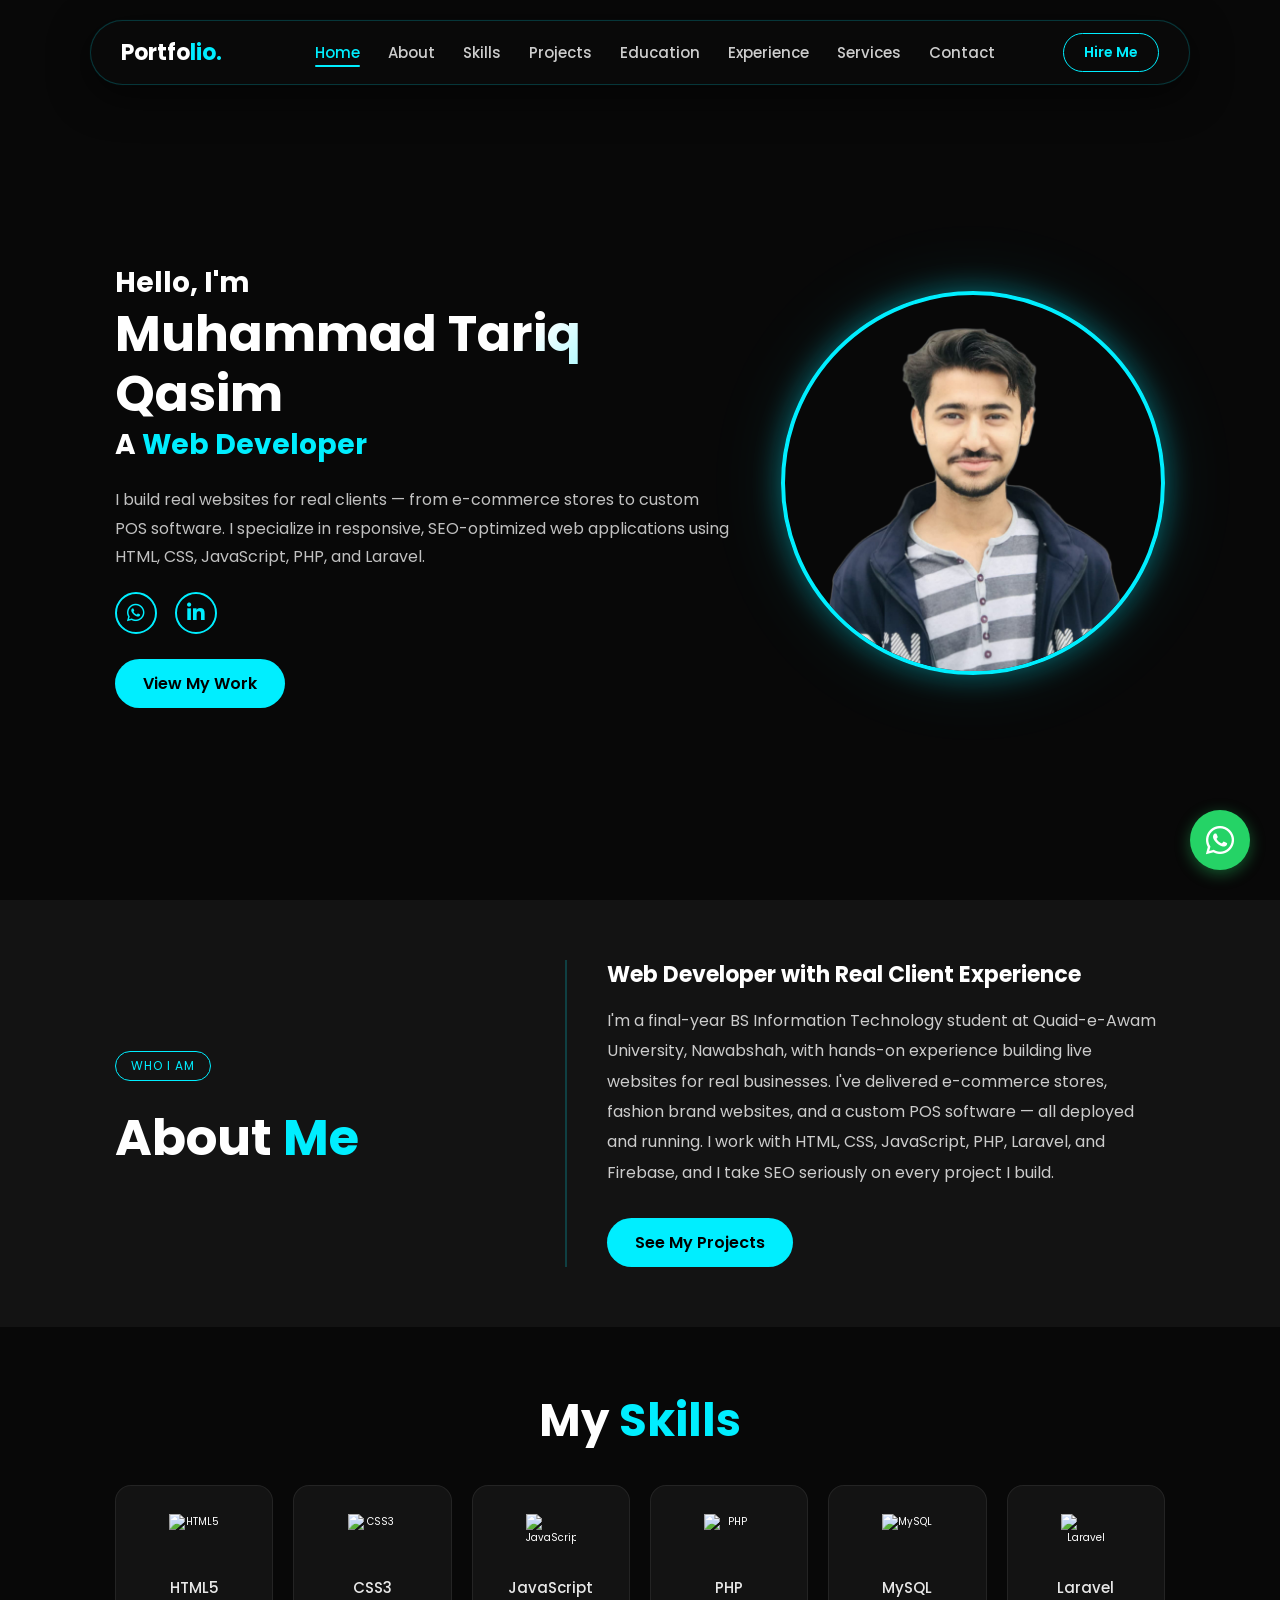
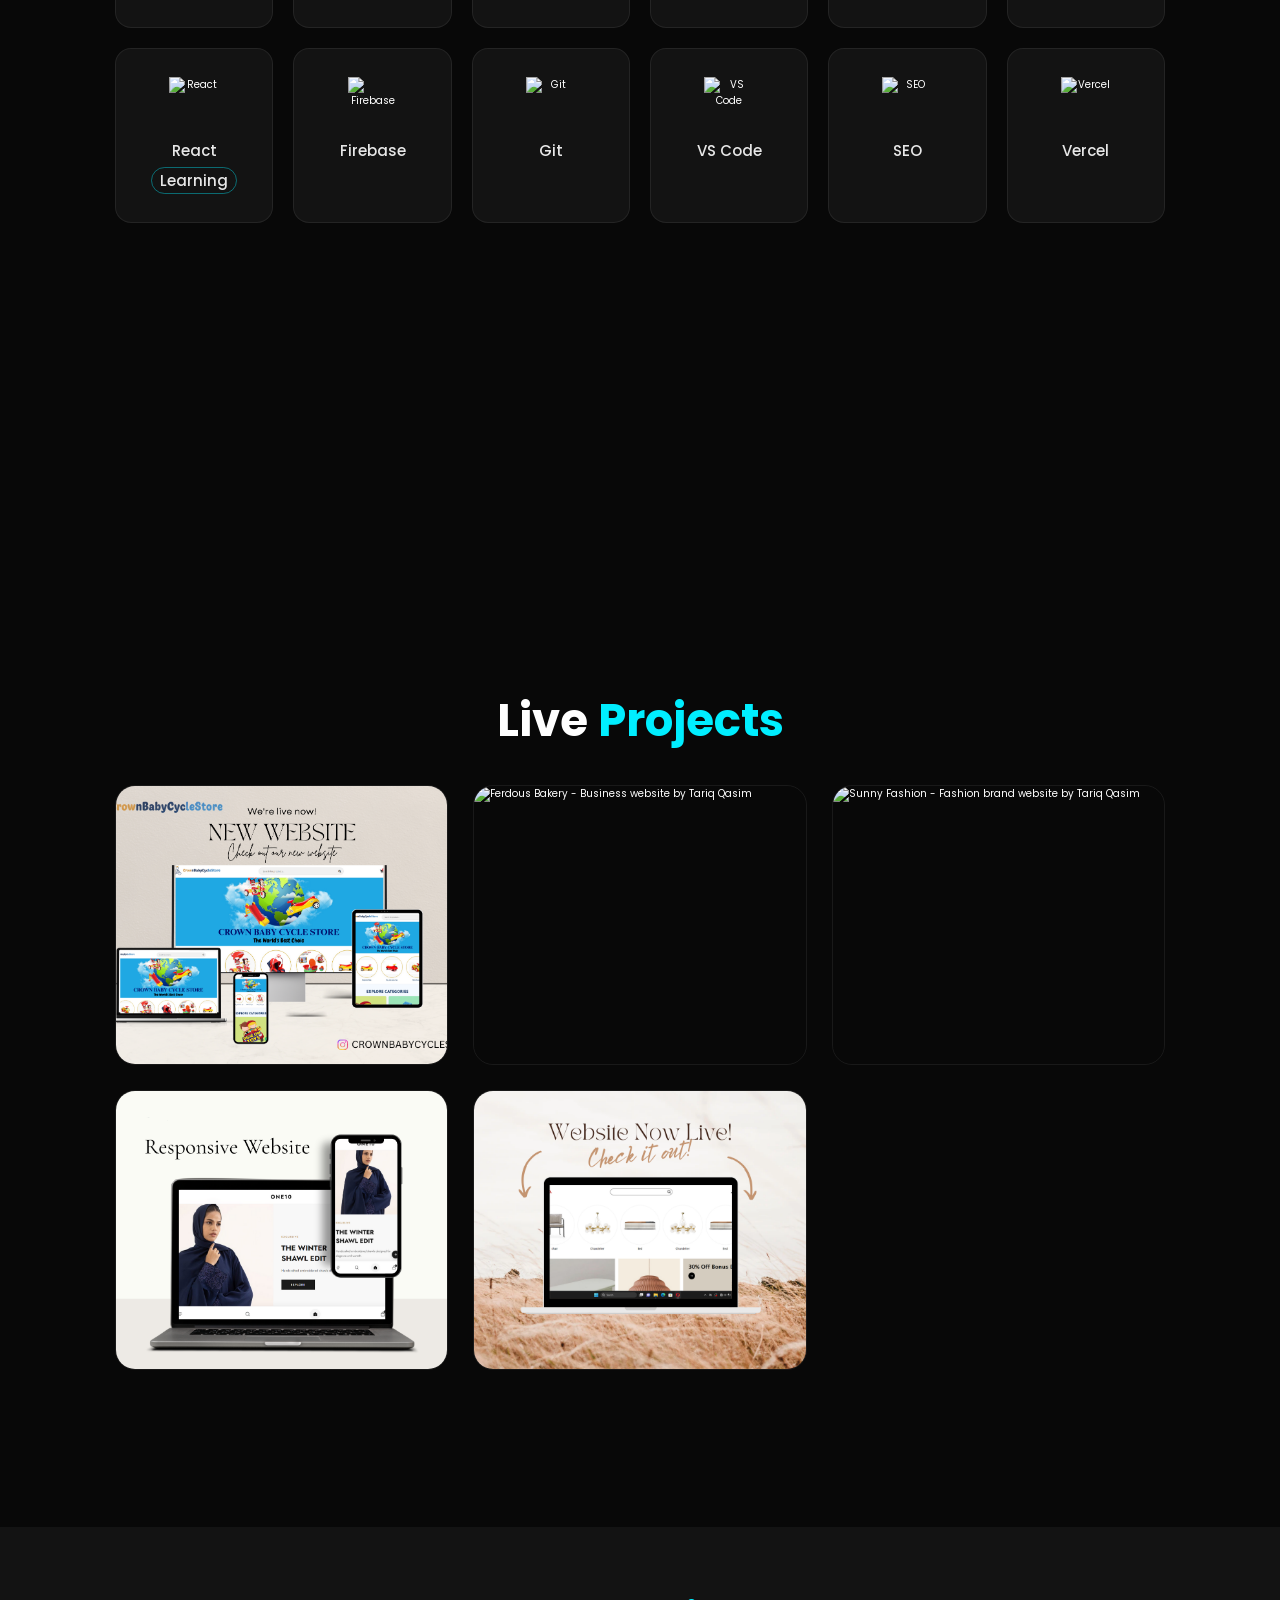
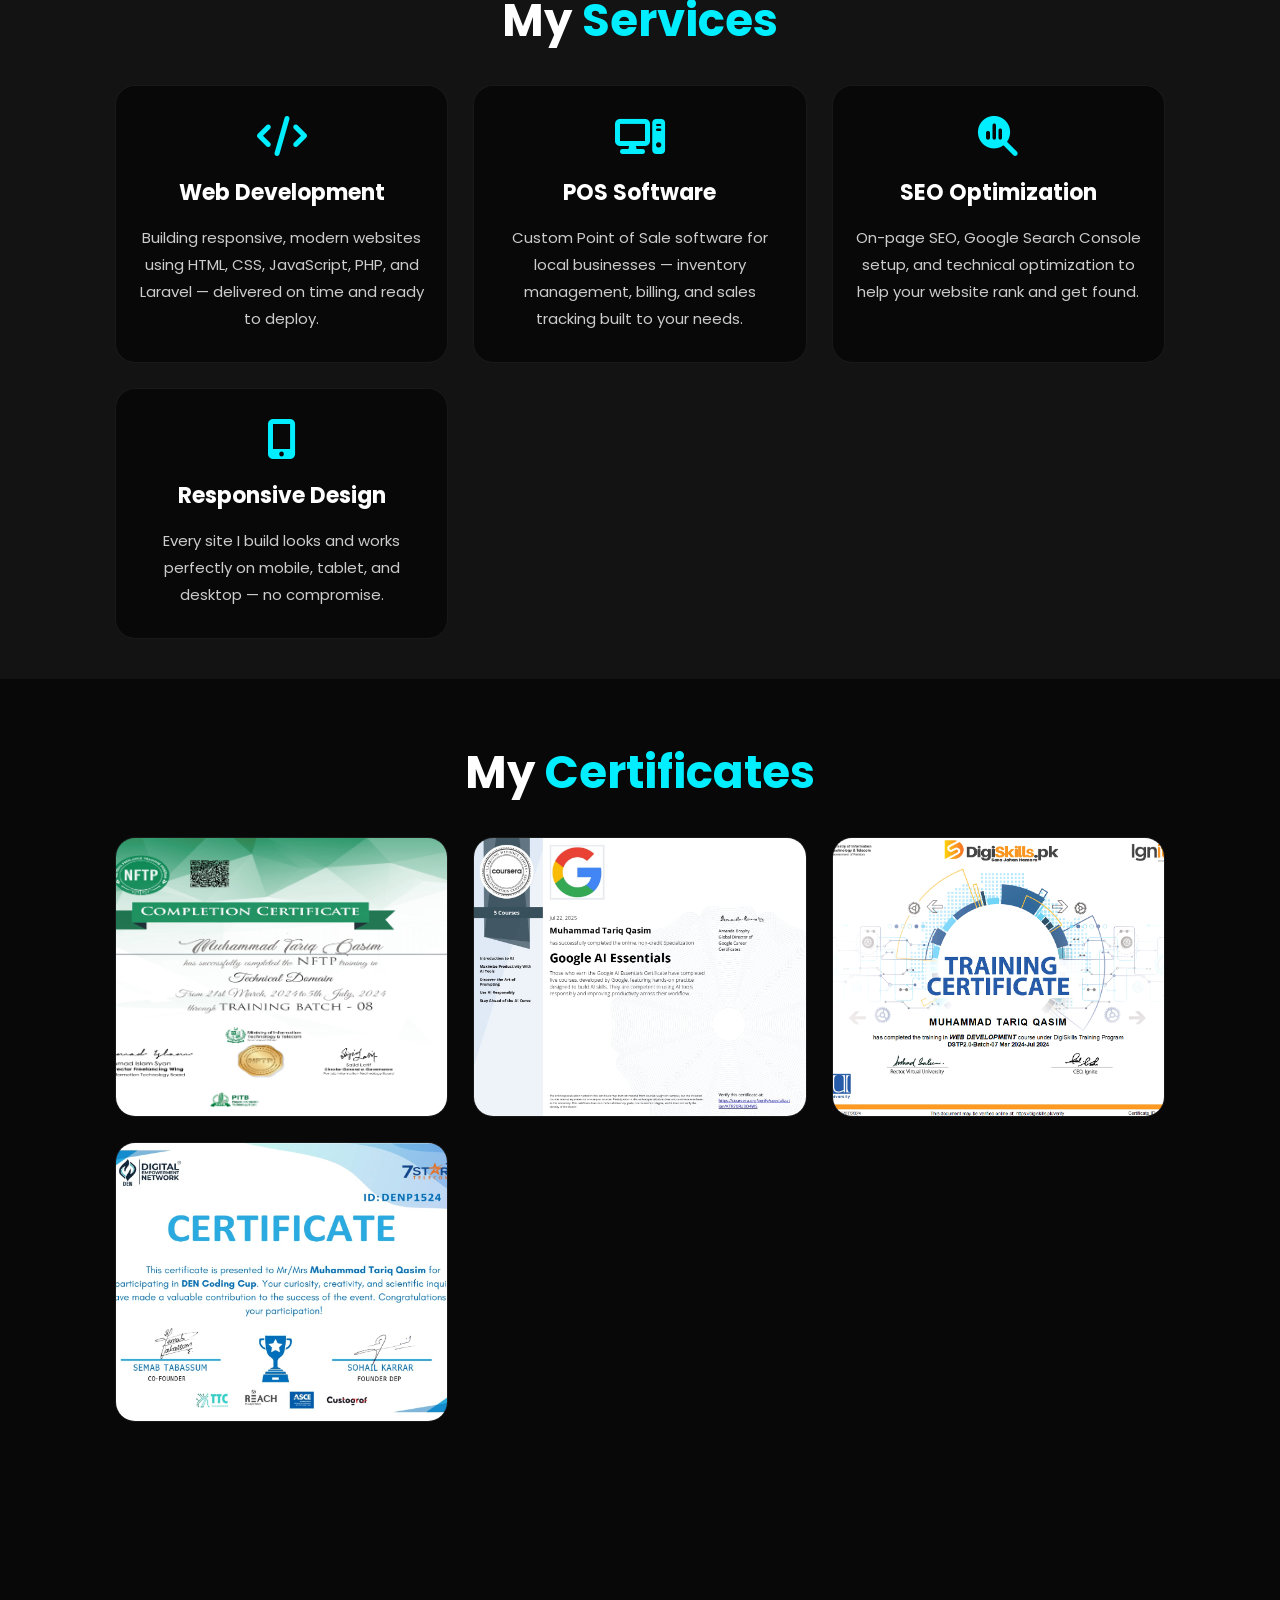
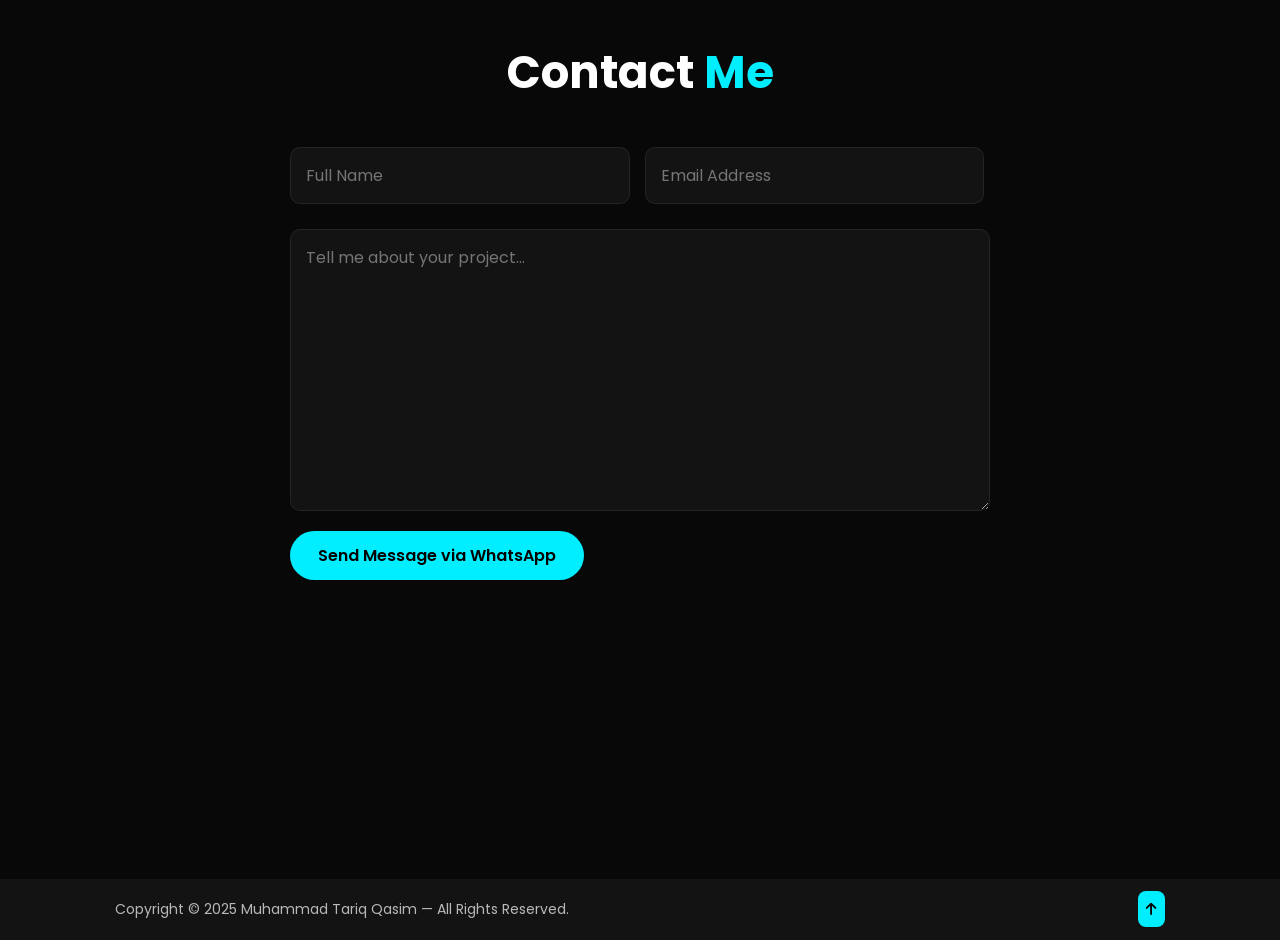
==== commit 76fea737: "Add files via upload" ====
--- a/index.html
+++ b/index.html
@@ -4,50 +4,46 @@
     <meta charset="UTF-8">
     <meta name="viewport" content="width=device-width, initial-scale=1.0">
     <meta name="google-site-verification" content="KUxEBw_th10pl26yNU4F80SdGHEtQb2MTECnONQJFik" />
-    <title>Tariq Qasim | Professional Portfolio</title>
+    <title>Muhammad Tariq Qasim | Web Developer & Software Engineer</title>
+
     <!-- Primary Meta Tags -->
-<title>Muhammad Tariq Qasim | Expert Web Developer & Software Engineer</title>
-<meta name="title" content="Muhammad Tariq Qasim | Expert Web Developer">
-<meta name="description" content="I am Muhammad Tariq Qasim, a professional Web Developer from Pakistan. I specialize in Frontend Development, UI/UX Design, and Custom POS Software.">
-<meta name="keywords" content="Tariq Qasim, Muhammad Tariq Qasim, tariqqasim.me, Web Developer in Pakistan, Frontend Developer, Software Engineer, UI/UX Designer, Freelance Web Developer Nawabshah">
-<meta name="author" content="Muhammad Tariq Qasim">
-<link rel="canonical" href="https://www.tariqqasim.me/">
-
-<!-- Open Graph / Facebook / LinkedIn / WhatsApp -->
-<meta property="og:type" content="website">
-<meta property="og:url" content="https://www.tariqqasim.me/">
-<meta property="og:title" content="Tariq Qasim | Professional Web Developer">
-<meta property="og:description" content="Portfolio of Muhammad Tariq Qasim, creating stunning websites, responsive designs, and software solutions.">
-<meta property="og:image" content="https://www.tariqqasim.me/Tariqqasim.png">
-
-<!-- Twitter -->
-<meta property="twitter:card" content="summary_large_image">
-<meta property="twitter:url" content="https://www.tariqqasim.me/">
-<meta property="twitter:title" content="Tariq Qasim | Professional Web Developer">
-<meta property="twitter:description" content="Portfolio of Muhammad Tariq Qasim, creating stunning websites, responsive designs, and software solutions.">
-<meta property="twitter:image" content="https://www.tariqqasim.me/Tariqqasim.png">
-
-<!-- Google Schema Markup (Knowledge Panel ke liye) -->
-<script type="application/ld+json">
-{
-  "@context": "https://schema.org",
-  "@type": "Person",
-  "name": "Muhammad Tariq Qasim",
-  "alternateName": "Tariq Qasim",
-  "url": "https://www.tariqqasim.me/",
-  "image": "https://www.tariqqasim.me/Tariqqasim.png",
-  "jobTitle": "Web & Software Developer",
-  "address": {
-    "@type": "PostalAddress",
-    "addressLocality": "Nawabshah",
-    "addressCountry": "Pakistan"
-  },
-  "sameAs":[
-    "https://www.linkedin.com/in/tariq-qasim-27733a306",
-    "https://wa.me/923253209977"
-  ]
-}
-</script>
+    <meta name="title" content="Muhammad Tariq Qasim | Web Developer & Software Engineer">
+    <meta name="description" content="Muhammad Tariq Qasim is a Web Developer from Pakistan specializing in Frontend Development, PHP/Laravel backend, POS Software, and SEO-friendly web applications.">
+    <meta name="keywords" content="Tariq Qasim, Muhammad Tariq Qasim, tariqqasim.me, Web Developer Pakistan, Frontend Developer, Laravel Developer, PHP Developer, POS Software, SEO Developer">
+    <meta name="author" content="Muhammad Tariq Qasim">
+    <link rel="canonical" href="https://www.tariqqasim.me/">
+
+    <!-- Open Graph -->
+    <meta property="og:type" content="website">
+    <meta property="og:url" content="https://www.tariqqasim.me/">
+    <meta property="og:title" content="Muhammad Tariq Qasim | Web Developer">
+    <meta property="og:description" content="Portfolio of Muhammad Tariq Qasim — building real client websites, POS software, and SEO-optimized web applications.">
+    <meta property="og:image" content="https://www.tariqqasim.me/Tariqqasim.png">
+
+    <!-- Twitter -->
+    <meta property="twitter:card" content="summary_large_image">
+    <meta property="twitter:url" content="https://www.tariqqasim.me/">
+    <meta property="twitter:title" content="Muhammad Tariq Qasim | Web Developer">
+    <meta property="twitter:description" content="Portfolio of Muhammad Tariq Qasim — building real client websites, POS software, and SEO-optimized web applications.">
+    <meta property="twitter:image" content="https://www.tariqqasim.me/Tariqqasim.png">
+
+    <!-- Schema -->
+    <script type="application/ld+json">
+    {
+      "@context": "https://schema.org",
+      "@type": "Person",
+      "name": "Muhammad Tariq Qasim",
+      "alternateName": "Tariq Qasim",
+      "url": "https://www.tariqqasim.me/",
+      "image": "https://www.tariqqasim.me/Tariqqasim.png",
+      "jobTitle": "Web Developer & Software Engineer",
+      "sameAs": [
+        "https://www.linkedin.com/in/tariq-qasim-27733a306",
+        "https://wa.me/923253209977"
+      ]
+    }
+    </script>
+
     <link rel="stylesheet" type="text/css" href="style.css">
     <link rel="stylesheet" href="https://cdnjs.cloudflare.com/ajax/libs/font-awesome/6.5.1/css/all.min.css">
 </head>
@@ -55,9 +51,7 @@
 
     <header class="header">
         <div class="header-pill">
-            <div class="logo-wrapper">
-                <a href="#" class="logo">Portfo<span>lio.</span></a>
-            </div>
+            <a href="#home" class="logo">Portfo<span>lio.</span></a>
 
             <nav class="navbar">
                 <a href="#home" class="active">Home</a>
@@ -71,7 +65,7 @@
             </nav>
 
             <div class="header-right">
-                <a href="#contact" class="get-started-btn">Get Started</a>
+                <a href="#contact" class="get-started-btn">Hire Me</a>
                 <i class="fa-solid fa-bars" id="menu-icon"></i>
             </div>
         </div>
@@ -80,19 +74,18 @@
     <!-- HOME SECTION -->
     <section class="home" id="home">
         <div class="home-content">
-            <h3>Hello, It's Me</h3>
+            <h3>Hello, I'm</h3>
             <h1>Muhammad Tariq Qasim</h1>
-            <h3>And I'm a <span style="color: var(--main-color);">Web Developer</span></h3>
-            <p>I create stunning websites with modern animations and clean code. I specialize in responsive, and Search-optimized web 
-applications using front-end and back-end development. Let's build something amazing together!</p>
+            <h3>A <span style="color: var(--main-color);">Web Developer</span></h3>
+            <p>I build real websites for real clients — from e-commerce stores to custom POS software. I specialize in responsive, SEO-optimized web applications using HTML, CSS, JavaScript, PHP, and Laravel.</p>
             <div class="social-media">
-                <a href="https://wa.me/+923253209977"><i class="fa-brands fa-whatsapp"></i></a>
-                <a href="https://www.linkedin.com/in/tariq-qasim-27733a306?utm_source=share&utm_campaign=share_via&utm_content=profile&utm_medium=android_app"><i class="fa-brands fa-linkedin-in"></i></a>
-            </div>
-            
+                <a href="https://wa.me/+923253209977" target="_blank" title="WhatsApp"><i class="fa-brands fa-whatsapp"></i></a>
+                <a href="https://www.linkedin.com/in/tariq-qasim-27733a306" target="_blank" title="LinkedIn"><i class="fa-brands fa-linkedin-in"></i></a>
+            </div>
+            <a href="#portfolio" class="btn">View My Work</a>
         </div>
         <div class="home-img">
-            <img src="Tariqqasim.png" alt="Muhammad Tariq Qasim - Professional Web Developer in Pakistan">
+            <img src="Tariqqasim.png" alt="Muhammad Tariq Qasim - Web Developer">
         </div>
     </section>
 
@@ -104,10 +97,10 @@
                 <h2 class="heading">About <span>Me</span></h2>
             </div>
             <div class="about-right">
-                <h3>Web Developer & Specilist in SEO Friendly Web Development</h3>
-                <p>I am a passionate developer with experience in creating responsive and user-friendly websites. I specialize in HTML, CSS, JavaScript, and modern libraries and also SEO , Google Search Console. My goal is to provide high-quality work that satisfies my clients.</p>
+                <h3>Web Developer with Real Client Experience</h3>
+                <p>I'm a final-year BS Information Technology student at Quaid-e-Awam University, Nawabshah, with hands-on experience building live websites for real businesses. I've delivered e-commerce stores, fashion brand websites, and a custom POS software — all deployed and running. I work with HTML, CSS, JavaScript, PHP, Laravel, and Firebase, and I take SEO seriously on every project I build.</p>
                 <div class="about-btn-wrapper">
-                    <a href="#" class="btn">Read More</a>
+                    <a href="#portfolio" class="btn">See My Projects</a>
                 </div>
             </div>
         </div>
@@ -116,88 +109,110 @@
     <!-- SKILLS SECTION -->
     <section class="skills" id="skills">
         <h2 class="heading reveal">My <span>Skills</span></h2>
-        <div class="skills-container reveal">
-            <div class="skill-box">
-                <div class="skill-bar">
-                    <div class="info"><span>HTML</span><span>100%</span></div>
-                    <div class="bar"><span class="progress" data-width="100%"></span></div>
-                </div>
-                <div class="skill-bar">
-                    <div class="info"><span>CSS</span><span>100%</span></div>
-                    <div class="bar"><span class="progress" data-width="100%"></span></div>
-                </div>
-                <div class="skill-bar">
-                    <div class="info"><span>JavaScript</span><span>100%</span></div>
-                    <div class="bar"><span class="progress" data-width="100%"></span></div>
-                </div>
-                <div class="skill-bar">
-                    <div class="info"><span>React</span><span>80%</span></div>
-                    <div class="bar"><span class="progress" data-width="80%"></span></div>
-                </div>
-                <div class="skill-bar">
-                    <div class="info"><span>PHP & SQL</span><span>100%</span></div>
-                    <div class="bar"><span class="progress" data-width="100%"></span></div>
-                </div>
-                <div class="skill-bar">
-                    <div class="info"><span>Laravel</span><span>85%</span></div>
-                    <div class="bar"><span class="progress" data-width="85%"></span></div>
-                </div>
-            </div>
-            <div class="skill-box">
-                <div class="skill-bar">
-                    <div class="info"><span>SEO</span><span>100%</span></div>
-                    <div class="bar"><span class="progress" data-width="100%"></span></div>
-                </div>
-                  <div class="skill-bar">
-                    <div class="info"><span>Google Search Console</span><span>100%</span></div>
-                    <div class="bar"><span class="progress" data-width="100%"></span></div>
-                </div>
-                <div class="skill-bar">
-                    <div class="info"><span>firebase</span><span>100%</span></div>
-                    <div class="bar"><span class="progress" data-width="100%"></span></div>
-                </div>
-            </div>
+        <div class="skills-icon-grid reveal">
+
+            <div class="skill-icon-card">
+                <img src="https://cdn.jsdelivr.net/gh/devicons/devicon/icons/html5/html5-original.svg" alt="HTML5">
+                <span>HTML5</span>
+            </div>
+            <div class="skill-icon-card">
+                <img src="https://cdn.jsdelivr.net/gh/devicons/devicon/icons/css3/css3-original.svg" alt="CSS3">
+                <span>CSS3</span>
+            </div>
+            <div class="skill-icon-card">
+                <img src="https://cdn.jsdelivr.net/gh/devicons/devicon/icons/javascript/javascript-original.svg" alt="JavaScript">
+                <span>JavaScript</span>
+            </div>
+            <div class="skill-icon-card">
+                <img src="https://cdn.jsdelivr.net/gh/devicons/devicon/icons/php/php-original.svg" alt="PHP">
+                <span>PHP</span>
+            </div>
+            <div class="skill-icon-card">
+                <img src="https://cdn.jsdelivr.net/gh/devicons/devicon/icons/mysql/mysql-original.svg" alt="MySQL">
+                <span>MySQL</span>
+            </div>
+            <div class="skill-icon-card">
+                <img src="https://cdn.jsdelivr.net/gh/devicons/devicon/icons/laravel/laravel-original.svg" alt="Laravel">
+                <span>Laravel</span>
+            </div>
+            <div class="skill-icon-card">
+                <img src="https://cdn.jsdelivr.net/gh/devicons/devicon/icons/react/react-original.svg" alt="React">
+                <span>React <span class="learning-tag">Learning</span></span>
+            </div>
+            <div class="skill-icon-card">
+                <img src="https://cdn.jsdelivr.net/gh/devicons/devicon/icons/firebase/firebase-plain.svg" alt="Firebase">
+                <span>Firebase</span>
+            </div>
+            <div class="skill-icon-card">
+                <img src="https://cdn.jsdelivr.net/gh/devicons/devicon/icons/git/git-original.svg" alt="Git">
+                <span>Git</span>
+            </div>
+            <div class="skill-icon-card">
+                <img src="https://cdn.jsdelivr.net/gh/devicons/devicon/icons/vscode/vscode-original.svg" alt="VS Code">
+                <span>VS Code</span>
+            </div>
+            <div class="skill-icon-card">
+                <img src="https://cdn.jsdelivr.net/gh/devicons/devicon/icons/google/google-original.svg" alt="SEO">
+                <span>SEO</span>
+            </div>
+            <div class="skill-icon-card">
+                <img src="https://cdn.jsdelivr.net/gh/devicons/devicon/icons/vercel/vercel-original.svg" alt="Vercel">
+                <span>Vercel</span>
+            </div>
+
         </div>
     </section>
 
     <!-- PORTFOLIO SECTION -->
     <section class="portfolio" id="portfolio">
-        <h2 class="heading reveal">Latest Live<span>Projects</span></h2>
+        <h2 class="heading reveal">Live <span>Projects</span></h2>
         <div class="portfolio-container reveal">
-            <div class="portfolio-box">
-                <img src="crown.png" alt="Crown Baby Store Website Development Project by Tariq Qasim">
+
+            <div class="portfolio-box">
+                <img src="crown.png" alt="Crown Baby Store - E-commerce website by Tariq Qasim">
                 <div class="portfolio-layer">
                     <h4>Crown Baby Store</h4>
-                    <a href="https://www.crownbabycyclestore.live"><i class="fa-solid fa-arrow-up-right-from-square"></i></a>
-                </div>
-            </div>
-            <div class="portfolio-box">
-                <img src="ferdousbakery.png" alt="Ferdous Bakery Website Development Project by Tariq Qasim">
-                <div class="portfolio-layer">
-                    <h4>Ferdous Bakers</h4>
-                    <a href="https://www.ferdousbakery.com"><i class="fa-solid fa-arrow-up-right-from-square"></i></a>
-                </div>
-            </div>
-            <div class="portfolio-box">
-                <img src="city lab.png" alt="City Laboratory POS Software Development">
-                <div class="portfolio-layer">
-                    <h4>City Laboratory <br> POS Software</h4>
-                 </div>
-            </div>
-            <div class="portfolio-box">
-                <img src="one 10.png" alt="One 10 Website Development Project by Tariq Qasim">
+                    <p class="project-desc">E-commerce store for a baby products client. Built with HTML, CSS, JS — fully responsive with product listings and WhatsApp ordering.</p>
+                    <a href="https://www.crownbabycyclestore.live" target="_blank"><i class="fa-solid fa-arrow-up-right-from-square"></i></a>
+                </div>
+            </div>
+
+            <div class="portfolio-box">
+                <img src="ferdous.png" alt="Ferdous Bakery - Business website by Tariq Qasim">
+                <div class="portfolio-layer">
+                    <h4>Ferdous Bakery</h4>
+                    <p class="project-desc">Professional business website for a local bakery — SEO-optimized, mobile-first, with Google Search Console setup for local visibility.</p>
+                    <a href="https://ferdousbakery.com" target="_blank"><i class="fa-solid fa-arrow-up-right-from-square"></i></a>
+                </div>
+            </div>
+
+            <div class="portfolio-box">
+                <img src="SUNNY.png" alt="Sunny Fashion - Fashion brand website by Tariq Qasim">
+                <div class="portfolio-layer">
+                    <h4>Sunny Fashion</h4>
+                    <p class="project-desc">Fashion brand website with modern UI, product showcase, and responsive design deployed on Vercel.</p>
+                    <a href="https://sunnyfashion-nr9g.vercel.app/" target="_blank"><i class="fa-solid fa-arrow-up-right-from-square"></i></a>
+                </div>
+            </div>
+
+            <div class="portfolio-box">
+                <img src="one 10.png" alt="ONE 10 - Website by Tariq Qasim">
                 <div class="portfolio-layer">
                     <h4>ONE 10</h4>
-                    <a href="https://one10-virid.vercel.app/"><i class="fa-solid fa-arrow-up-right-from-square"></i></a>
-                </div>
-            </div>
-            <div class="portfolio-box">
-                <img src="Doweco.png" alt="Doweeco Website Development Project by Tariq Qasim">
+                    <p class="project-desc">Clean, modern brand website with smooth animations and fully responsive layout.</p>
+                    <a href="https://one10-virid.vercel.app/" target="_blank"><i class="fa-solid fa-arrow-up-right-from-square"></i></a>
+                </div>
+            </div>
+
+            <div class="portfolio-box">
+                <img src="Doweco.png" alt="Doweeco - Website by Tariq Qasim">
                 <div class="portfolio-layer">
                     <h4>Doweeco</h4>
-                    <a href="https://doweco-b8rv.vercel.app/"><i class="fa-solid fa-arrow-up-right-from-square"></i></a>
-                </div>
-            </div>
+                    <p class="project-desc">Business website with a focus on clean UI design and cross-device compatibility.</p>
+                    <a href="https://doweco-b8rv.vercel.app/" target="_blank"><i class="fa-solid fa-arrow-up-right-from-square"></i></a>
+                </div>
+            </div>
+
         </div>
     </section>
 
@@ -208,46 +223,44 @@
             <div class="service-box">
                 <i class="fa-solid fa-code"></i>
                 <h3>Web Development</h3>
-                <p>Building responsive and modern websites using latest technologies.</p>
+                <p>Building responsive, modern websites using HTML, CSS, JavaScript, PHP, and Laravel — delivered on time and ready to deploy.</p>
             </div>
             <div class="service-box">
                 <i class="fa-solid fa-computer"></i>
-                <h3>Software Development</h3>
-                <p>Creating beautiful and user-friendly interfaces POS Software that provide excellent user experience.</p>
+                <h3>POS Software</h3>
+                <p>Custom Point of Sale software for local businesses — inventory management, billing, and sales tracking built to your needs.</p>
             </div>
             <div class="service-box">
-                <i class="fa-solid fa-palette"></i>
-                <h3>UI/UX Design</h3>
-                <p>Creating beautiful and user-friendly interfaces that provide excellent user experience.</p>
+                <i class="fa-solid fa-magnifying-glass-chart"></i>
+                <h3>SEO Optimization</h3>
+                <p>On-page SEO, Google Search Console setup, and technical optimization to help your website rank and get found.</p>
             </div>
             <div class="service-box">
                 <i class="fa-solid fa-mobile-screen-button"></i>
                 <h3>Responsive Design</h3>
-                <p>Ensuring your website looks perfect on all devices - from mobile to desktop.</p>
-            </div>
-        </div>
-    </section>
-
-    
+                <p>Every site I build looks and works perfectly on mobile, tablet, and desktop — no compromise.</p>
+            </div>
+        </div>
+    </section>
 
     <!-- CERTIFICATES SECTION -->
     <section class="certificates" id="certificates">
         <h2 class="heading reveal">My <span>Certificates</span></h2>
         <div class="portfolio-container reveal">
             <div class="portfolio-box">
-                <img src="nftp.jpg" alt="web">
+                <img src="nftp.jpg" alt="NFTP Certificate - Tariq Qasim">
                 <div class="portfolio-layer"><h4>NFTP</h4></div>
             </div>
             <div class="portfolio-box">
-                <img src="GOOGLE.jpg" alt="Google">
-                <div class="portfolio-layer"><h4>Google AI</h4></div>
-            </div>
-            <div class="portfolio-box">
-                <img src="DIGI SKILSS.png" alt="Digi">
+                <img src="GOOGLE.jpg" alt="Google AI Certificate - Tariq Qasim">
+                <div class="portfolio-layer"><h4>Google AI Essentials</h4></div>
+            </div>
+            <div class="portfolio-box">
+                <img src="DIGI SKILSS.png" alt="DigiSkills Certificate - Tariq Qasim">
                 <div class="portfolio-layer"><h4>DigiSkills</h4></div>
             </div>
             <div class="portfolio-box">
-                <img src="CODING CUP.jpg" alt="Coding">
+                <img src="CODING CUP.jpg" alt="Coding Cup Certificate - Tariq Qasim">
                 <div class="portfolio-layer"><h4>Coding Cup</h4></div>
             </div>
         </div>
@@ -261,24 +274,24 @@
                 <input type="text" id="name" placeholder="Full Name" required>
                 <input type="email" id="email" placeholder="Email Address">
             </div>
-            <textarea id="message" cols="30" rows="10" placeholder="Your Message" required></textarea>
-            <button type="button" onclick="sendToWhatsapp()" class="btn">Send Message</button>
+            <textarea id="message" cols="30" rows="10" placeholder="Tell me about your project..." required></textarea>
+            <button type="button" onclick="sendToWhatsapp()" class="btn">Send Message via WhatsApp</button>
         </form>
     </section>
 
     <!-- FOOTER -->
     <footer class="footer">
-        <p>Copyright &copy; 2024 by Muhammad Tariq Qasim | All Rights Reserved.</p>
+        <p>Copyright &copy; 2025 Muhammad Tariq Qasim &mdash; All Rights Reserved.</p>
         <div class="footer-iconTop"><a href="#home"><i class="fa-solid fa-arrow-up"></i></a></div>
     </footer>
 
     <!-- WHATSAPP FLOATING BUTTON -->
-    <a href="https://wa.me/923253209977" target="_blank" class="whatsapp-float">
+    <a href="https://wa.me/923253209977" target="_blank" class="whatsapp-float" title="Chat on WhatsApp">
         <i class="fa-brands fa-whatsapp"></i>
     </a>
 
     <script>
-        // MENU TOGGLE - Fixed for mobile
+        // MENU TOGGLE
         const menuIcon = document.querySelector('#menu-icon');
         const navbar = document.querySelector('.navbar');
 
@@ -289,7 +302,6 @@
             navbar.classList.toggle('active');
         });
 
-        // Close menu when a link is clicked
         navbar.querySelectorAll('a').forEach(link => {
             link.addEventListener('click', () => {
                 menuIcon.classList.remove('fa-xmark');
@@ -298,7 +310,6 @@
             });
         });
 
-        // Close menu when clicking outside
         document.addEventListener('click', (e) => {
             if (!menuIcon.contains(e.target) && !navbar.contains(e.target)) {
                 menuIcon.classList.remove('fa-xmark');
@@ -310,7 +321,7 @@
         // ACTIVE NAV on scroll
         const sections = document.querySelectorAll('section[id]');
         const navLinks = document.querySelectorAll('.navbar a');
-        
+
         window.addEventListener('scroll', () => {
             let current = '';
             sections.forEach(section => {
@@ -328,11 +339,6 @@
             entries.forEach((entry) => {
                 if (entry.isIntersecting) {
                     entry.target.classList.add('active');
-                    if (entry.target.classList.contains('skills-container')) {
-                        document.querySelectorAll('.progress').forEach(bar => {
-                            bar.style.width = bar.getAttribute('data-width');
-                        });
-                    }
                 }
             });
         }, { threshold: 0.1 });
@@ -341,11 +347,11 @@
         // WHATSAPP SEND
         function sendToWhatsapp() {
             const myNumber = "923253209977";
-            const name = document.getElementById('name').value;
-            const message = document.getElementById('message').value;
-            if (!name || !message) { alert("Please enter Name and Message!"); return; }
-            const url = "https://wa.me/" + myNumber + "?text=" + "*Name:* " + name + "%0a" + "*Message:* " + message;
-            window.open(url, '_blank').focus();
+            const name = document.getElementById('name').value.trim();
+            const message = document.getElementById('message').value.trim();
+            if (!name || !message) { alert("Please enter your Name and Message!"); return; }
+            const url = `https://wa.me/${myNumber}?text=*Name:* ${encodeURIComponent(name)}%0a*Message:* ${encodeURIComponent(message)}`;
+            window.open(url, '_blank');
         }
     </script>
 </body>
--- a/style.css
+++ b/style.css
@@ -3,10 +3,10 @@
 * { margin: 0; padding: 0; box-sizing: border-box; text-decoration: none; border: none; outline: none; scroll-behavior: smooth; font-family: 'Poppins', sans-serif; }
 
 :root {
-    --bg-color: #080808; 
-    --second-bg-color: #131313; 
+    --bg-color: #080808;
+    --second-bg-color: #131313;
     --text-color: #fff;
-    --main-color: #00eeff; 
+    --main-color: #00eeff;
     --glass-bg: rgba(0, 0, 0, 0.85);
     --header-bg: rgba(10, 10, 10, 0.85);
 }
@@ -28,7 +28,7 @@
 
 .header-pill {
     background: var(--header-bg); backdrop-filter: blur(20px); -webkit-backdrop-filter: blur(20px);
-    border: 3px solid rgba(6, 227, 243, 0.507); width: 100%; max-width: 1100px;
+    border: 1px solid rgba(0, 238, 255, 0.2); width: 100%; max-width: 1100px;
     padding: 1.2rem 3rem; border-radius: 100px;
     display: flex; justify-content: space-between; align-items: center;
     box-shadow: 0 10px 40px rgba(0,0,0,0.6), 0 0 1px rgba(0,238,255,0.2);
@@ -39,8 +39,8 @@
 .logo { font-size: 2.2rem; color: #fff; font-weight: 700; }
 .logo span { color: var(--main-color); }
 
-.navbar a { 
-    font-size: 1.5rem; color: rgba(255,255,255,0.8); margin-left: 2.5rem; font-weight: 500; 
+.navbar a {
+    font-size: 1.5rem; color: rgba(255,255,255,0.8); margin-left: 2.5rem; font-weight: 500;
     transition: color .3s; position: relative;
 }
 .navbar a::after {
@@ -55,7 +55,7 @@
 
 .get-started-btn {
     border: 1.5px solid var(--main-color); color: var(--main-color);
-    padding: 0.8rem 2rem; border-radius: 50px; font-size: 1.4rem; font-weight: 600; 
+    padding: 0.8rem 2rem; border-radius: 50px; font-size: 1.4rem; font-weight: 600;
     transition: background .3s, color .3s, box-shadow .3s, transform .2s;
 }
 .get-started-btn:hover { background: var(--main-color); color: #000; box-shadow: 0 0 20px rgba(0,238,255,0.5); transform: translateY(-2px); }
@@ -72,7 +72,7 @@
 .home { display: flex; align-items: center; gap: 5rem; padding-top: 12rem; }
 .home-content { animation: fadeInLeft 1s ease 0.3s both; }
 .home-content h3 { font-size: 2.8rem; animation: fadeInLeft 1s ease 0.2s both; }
-.home-content h1 { 
+.home-content h1 {
     font-size: 5rem; line-height: 1.2; animation: fadeInLeft 1s ease 0.4s both;
     background: linear-gradient(135deg, #fff 60%, var(--main-color));
     -webkit-background-clip: text; -webkit-text-fill-color: transparent; background-clip: text;
@@ -82,18 +82,18 @@
 .social-media a {
     display: inline-flex; width: 4.2rem; height: 4.2rem; border: 2px solid var(--main-color);
     border-radius: 50%; justify-content: center; align-items: center;
-    color: var(--main-color); font-size: 2rem; margin-right: 1.5rem; 
+    color: var(--main-color); font-size: 2rem; margin-right: 1.5rem;
     transition: background .3s, color .3s, box-shadow .3s, transform .3s;
 }
 .social-media a:hover { background: var(--main-color); color: #000; box-shadow: 0 0 25px var(--main-color); transform: translateY(-4px) scale(1.1); }
 
-.btn { display: inline-block; padding: 1.2rem 2.8rem; background: var(--main-color); border-radius: 4rem; color: #000; font-size: 1.6rem; font-weight: 600; transition: box-shadow .3s, transform .3s; }
+.btn { display: inline-block; padding: 1.2rem 2.8rem; background: var(--main-color); border-radius: 4rem; color: #000; font-size: 1.6rem; font-weight: 600; transition: box-shadow .3s, transform .3s; cursor: pointer; }
 .btn:hover { box-shadow: 0 0 25px rgba(0,238,255,0.6); transform: translateY(-3px); }
 
 .home-img { animation: fadeInRight 1s ease 0.5s both; }
-.home-img img { 
-    width: 30vw; border-radius: 50%; border: 4px solid var(--main-color); 
-    box-shadow: 0 0 30px rgba(0,238,255,0.4), 0 0 80px rgba(0,238,255,0.1); 
+.home-img img {
+    width: 30vw; border-radius: 50%; border: 4px solid var(--main-color);
+    box-shadow: 0 0 30px rgba(0,238,255,0.4), 0 0 80px rgba(0,238,255,0.1);
     animation: float 4s infinite ease-in-out; transition: box-shadow 0.3s;
 }
 .home-img img:hover { box-shadow: 0 0 50px rgba(0,238,255,0.6), 0 0 100px rgba(0,238,255,0.2); }
@@ -109,17 +109,79 @@
 .pill-badge { color: var(--main-color); border: 1px solid var(--main-color); padding: 5px 15px; border-radius: 50px; font-size: 1.2rem; text-transform: uppercase; letter-spacing: 1px; display: inline-block; margin-bottom: 2rem; }
 .about-left .heading { text-align: left; font-size: 5rem; margin-bottom: 0; }
 .about-right { text-align: left; border-left: 2px solid rgba(0,238,255,0.2); padding-left: 4rem; }
-.about-right h3 { font-size: 2.6rem; color: #fff; margin-bottom: 1.5rem; }
-.about-right p { font-size: 1.6rem; line-height: 1.8; color: #ccc; margin-bottom: 3rem; }
+.about-right h3 { font-size: 2.2rem; color: #fff; margin-bottom: 1.5rem; line-height: 1.4; }
+.about-right p { font-size: 1.6rem; line-height: 1.9; color: #ccc; margin-bottom: 3rem; }
 .about-btn-wrapper { display: flex; justify-content: flex-start; }
 
-/* SKILLS */
+/* SKILLS - ICON GRID */
 .skills { padding: 6rem 9% 4rem; }
-.skills-container { display: grid; grid-template-columns: repeat(2, 1fr); gap: 3rem; }
-.skill-bar { margin-bottom: 2rem; }
-.skill-bar .info { display: flex; justify-content: space-between; font-size: 1.6rem; margin-bottom: 0.5rem; }
-.skill-bar .bar { width: 100%; height: 1rem; background: #2a2a2a; border-radius: 10px; overflow: hidden; }
-.skill-bar .bar span { display: block; height: 100%; background: linear-gradient(90deg, var(--main-color), #00a8b5); width: 0; transition: width 1.5s cubic-bezier(0.4,0,0.2,1); box-shadow: 0 0 12px var(--main-color); border-radius: 10px; }
+.skills-icon-grid {
+    display: grid;
+    grid-template-columns: repeat(auto-fit, minmax(140px, 1fr));
+    gap: 2rem;
+    max-width: 1100px;
+    margin: 0 auto;
+}
+.skill-icon-card {
+    background: var(--second-bg-color);
+    border: 1px solid rgba(255,255,255,0.07);
+    border-radius: 1.6rem;
+    padding: 2.8rem 1.5rem;
+    display: flex;
+    flex-direction: column;
+    align-items: center;
+    gap: 1.2rem;
+    text-align: center;
+    transition: border-color .35s, transform .35s, box-shadow .35s;
+}
+.skill-icon-card:hover {
+    border-color: var(--main-color);
+    transform: translateY(-8px);
+    box-shadow: 0 15px 30px rgba(0,238,255,0.15);
+}
+.skill-icon-card img {
+    width: 5rem;
+    height: 5rem;
+    object-fit: contain;
+    transition: transform .35s;
+}
+.skill-icon-card:hover img { transform: scale(1.15); }
+.skill-icon-card span {
+    font-size: 1.5rem;
+    color: rgba(255,255,255,0.9);
+    font-weight: 500;
+}
+.learning-tag {
+    display: inline-block;
+    font-size: 1rem;
+    color: var(--main-color);
+    border: 1px solid rgba(0,238,255,0.4);
+    padding: 1px 8px;
+    border-radius: 20px;
+    margin-top: 0.5rem;
+}
+
+/* PORTFOLIO */
+.portfolio, .certificates { padding: 6rem 9% 4rem; }
+.portfolio-container { display: grid; grid-template-columns: repeat(auto-fit, minmax(280px, 1fr)); gap: 2.5rem; }
+.portfolio-box { position: relative; border-radius: 2rem; overflow: hidden; height: 280px; border: 1px solid rgba(255,255,255,0.07); display: flex; transition: border-color .4s, transform .4s, box-shadow .4s; }
+.portfolio-box:hover { border-color: var(--main-color); transform: translateY(-5px); box-shadow: 0 15px 35px rgba(0,238,255,0.15); }
+.portfolio-box img { width: 100%; height: 100%; object-fit: cover; transition: transform .6s ease; }
+.portfolio-box:hover img { transform: scale(1.06); }
+
+/* Project layer with description */
+.portfolio-layer {
+    position: absolute; bottom: 0; left: 0; width: 100%; height: 100%;
+    background: linear-gradient(to top, rgba(0,0,0,0.95) 0%, rgba(0,0,0,0.7) 50%, rgba(0,0,0,0.2) 100%);
+    display: flex; flex-direction: column; justify-content: flex-end; align-items: flex-start;
+    padding: 2rem; transform: translateY(100%);
+    transition: transform .4s cubic-bezier(0.4,0,0.2,1);
+}
+.portfolio-box:hover .portfolio-layer { transform: translateY(0); }
+.portfolio-layer h4 { font-size: 2rem; color: var(--main-color); margin-bottom: 0.8rem; }
+.portfolio-layer .project-desc { font-size: 1.3rem; color: rgba(255,255,255,0.85); line-height: 1.6; margin-bottom: 1.2rem; text-align: left; }
+.portfolio-layer a i { font-size: 1.8rem; color: #000; background: var(--main-color); padding: 1rem; border-radius: 50%; transition: transform 0.3s; display: inline-flex; }
+.portfolio-layer a i:hover { transform: scale(1.15); }
 
 /* SERVICES */
 .services { background: var(--second-bg-color); padding: 6rem 9% 4rem; min-height: auto; }
@@ -133,19 +195,6 @@
 .service-box h3 { font-size: 2.2rem; margin-bottom: 1.5rem; }
 .service-box p { font-size: 1.5rem; line-height: 1.8; color: #ccc; }
 
-/* PORTFOLIO & CERTIFICATES */
-.portfolio, .certificates { padding: 6rem 9% 4rem; }
-.portfolio-container { display: grid; grid-template-columns: repeat(auto-fit, minmax(280px, 1fr)); gap: 2.5rem; }
-.portfolio-box { position: relative; border-radius: 2rem; overflow: hidden; height: 250px; border: 1px solid rgba(255,255,255,0.07); display: flex; transition: border-color .4s, transform .4s, box-shadow .4s; }
-.portfolio-box:hover { border-color: var(--main-color); transform: translateY(-5px); box-shadow: 0 15px 35px rgba(0,238,255,0.15); }
-.portfolio-box img { width: 100%; height: 100%; object-fit: cover; transition: transform .6s ease; }
-.portfolio-box:hover img { transform: scale(1.08); }
-.portfolio-layer { position: absolute; bottom: 0; left: 0; width: 100%; height: 100%; background: linear-gradient(to top, rgba(0,0,0,0.9) 0%, rgba(0,0,0,0.5) 60%, transparent 100%); display: flex; flex-direction: column; justify-content: center; align-items: center; transform: translateY(100%); transition: transform .4s cubic-bezier(0.4,0,0.2,1); }
-.portfolio-box:hover .portfolio-layer { transform: translateY(0); }
-.portfolio-layer h4 { font-size: 2rem; color: var(--main-color); }
-.portfolio-layer i { font-size: 2rem; color: #000; background: var(--main-color); padding: 1rem; border-radius: 50%; margin-top: 1rem; transition: transform 0.3s; }
-.portfolio-layer i:hover { transform: scale(1.15); }
-
 /* CONTACT */
 .contact { padding: 6rem 9% 4rem; }
 .contact form { max-width: 70rem; margin: auto; }
@@ -154,9 +203,10 @@
 .input-box input:focus, textarea:focus { border-color: var(--main-color); box-shadow: 0 0 15px rgba(0,238,255,0.1); }
 .input-box input { width: 48.5%; }
 textarea { resize: vertical; min-height: 150px; }
+.contact .btn { margin-top: 1.5rem; }
 
 /* FOOTER */
-.footer { display: flex; justify-content: space-between; align-items: center; padding: 2rem 9%; background: var(--second-bg-color); font-size: 1.4rem; }
+.footer { display: flex; justify-content: space-between; align-items: center; padding: 2rem 9%; background: var(--second-bg-color); font-size: 1.4rem; color: rgba(255,255,255,0.7); }
 .footer-iconTop a { background: var(--main-color); color: #000; padding: 0.8rem; border-radius: 0.8rem; transition: box-shadow 0.3s, transform 0.3s; }
 .footer-iconTop a:hover { box-shadow: 0 0 15px rgba(0,238,255,0.5); transform: translateY(-3px); }
 
@@ -172,22 +222,21 @@
 /* ===== MOBILE RESPONSIVE ===== */
 @media (max-width: 768px) {
     html { font-size: 55%; }
-    
+
     .header { top: 12px; padding: 0 3%; }
-    .header-pill { 
-        padding: 1.2rem 2rem; 
+    .header-pill {
+        padding: 1.2rem 2rem;
         border-radius: 20px;
         position: relative;
     }
-    
+
     #menu-icon { display: block; }
     .get-started-btn { display: none; }
-    
-    /* MOBILE NAVBAR - smooth slide */
+
     .navbar {
-        position: absolute; 
-        top: calc(100% + 8px); 
-        left: 0; 
+        position: absolute;
+        top: calc(100% + 8px);
+        left: 0;
         width: 100%;
         background: rgba(8, 8, 8, 0.98);
         backdrop-filter: blur(20px);
@@ -195,7 +244,7 @@
         border: 1px solid rgba(0,238,255,0.15);
         border-radius: 16px;
         display: flex;
-        flex-direction: column; 
+        flex-direction: column;
         padding: 0 2rem;
         overflow: hidden;
         max-height: 0;
@@ -204,29 +253,26 @@
         transition: max-height 0.4s ease, opacity 0.3s ease, padding 0.3s ease;
         box-shadow: 0 15px 40px rgba(0,0,0,0.8);
     }
-    
-    .navbar.active { 
-        max-height: 500px; 
-        opacity: 1; 
+    .navbar.active {
+        max-height: 500px;
+        opacity: 1;
         pointer-events: all;
         padding: 1.5rem 2rem;
     }
-    
-    .navbar a { 
+    .navbar a {
         margin: 0;
         padding: 1.3rem 0.5rem;
         font-size: 1.8rem;
         border-bottom: 1px solid rgba(255,255,255,0.05);
         transition: color 0.3s, padding-left 0.3s;
+        margin-left: 0;
     }
     .navbar a:last-child { border-bottom: none; }
     .navbar a:hover, .navbar a.active { padding-left: 1rem; }
     .navbar a::after { display: none; }
 
-    /* REDUCED SECTION GAPS */
     section { padding: 8rem 5% 3rem; min-height: auto; }
-    .home { min-height: 100vh; }
-    .home { flex-direction: column-reverse; text-align: center; gap: 1.5rem; padding-top: 7rem; padding-bottom: 3rem; }
+    .home { min-height: 100vh; flex-direction: column-reverse; text-align: center; gap: 1.5rem; padding-top: 7rem; padding-bottom: 3rem; }
     .home-img img { width: 55vw; }
     .home-content h1 { font-size: 3.5rem; }
     .home-content h3 { font-size: 2.2rem; }
@@ -239,14 +285,18 @@
     .about-btn-wrapper { justify-content: center; }
 
     .skills { padding: 4rem 5%; min-height: auto; }
-    .skills-container { grid-template-columns: 1fr; }
+    .skills-icon-grid { grid-template-columns: repeat(auto-fit, minmax(110px, 1fr)); gap: 1.5rem; }
+    .skill-icon-card { padding: 2rem 1rem; }
+    .skill-icon-card img { width: 4rem; height: 4rem; }
 
     .services { padding: 4rem 5%; min-height: auto; }
     .services-container { grid-template-columns: 1fr; }
 
     .portfolio, .certificates { padding: 4rem 5%; min-height: auto; }
     .portfolio-container { grid-template-columns: repeat(auto-fit, minmax(200px, 1fr)); }
-    .portfolio-box { height: 180px; }
+    .portfolio-box { height: 220px; }
+    .portfolio-layer { transform: translateY(0); background: linear-gradient(to top, rgba(0,0,0,0.95) 0%, rgba(0,0,0,0.5) 60%, transparent 100%); }
+    .portfolio-layer .project-desc { display: none; }
 
     .contact { padding: 4rem 5%; min-height: auto; }
     .input-box input { width: 100%; }
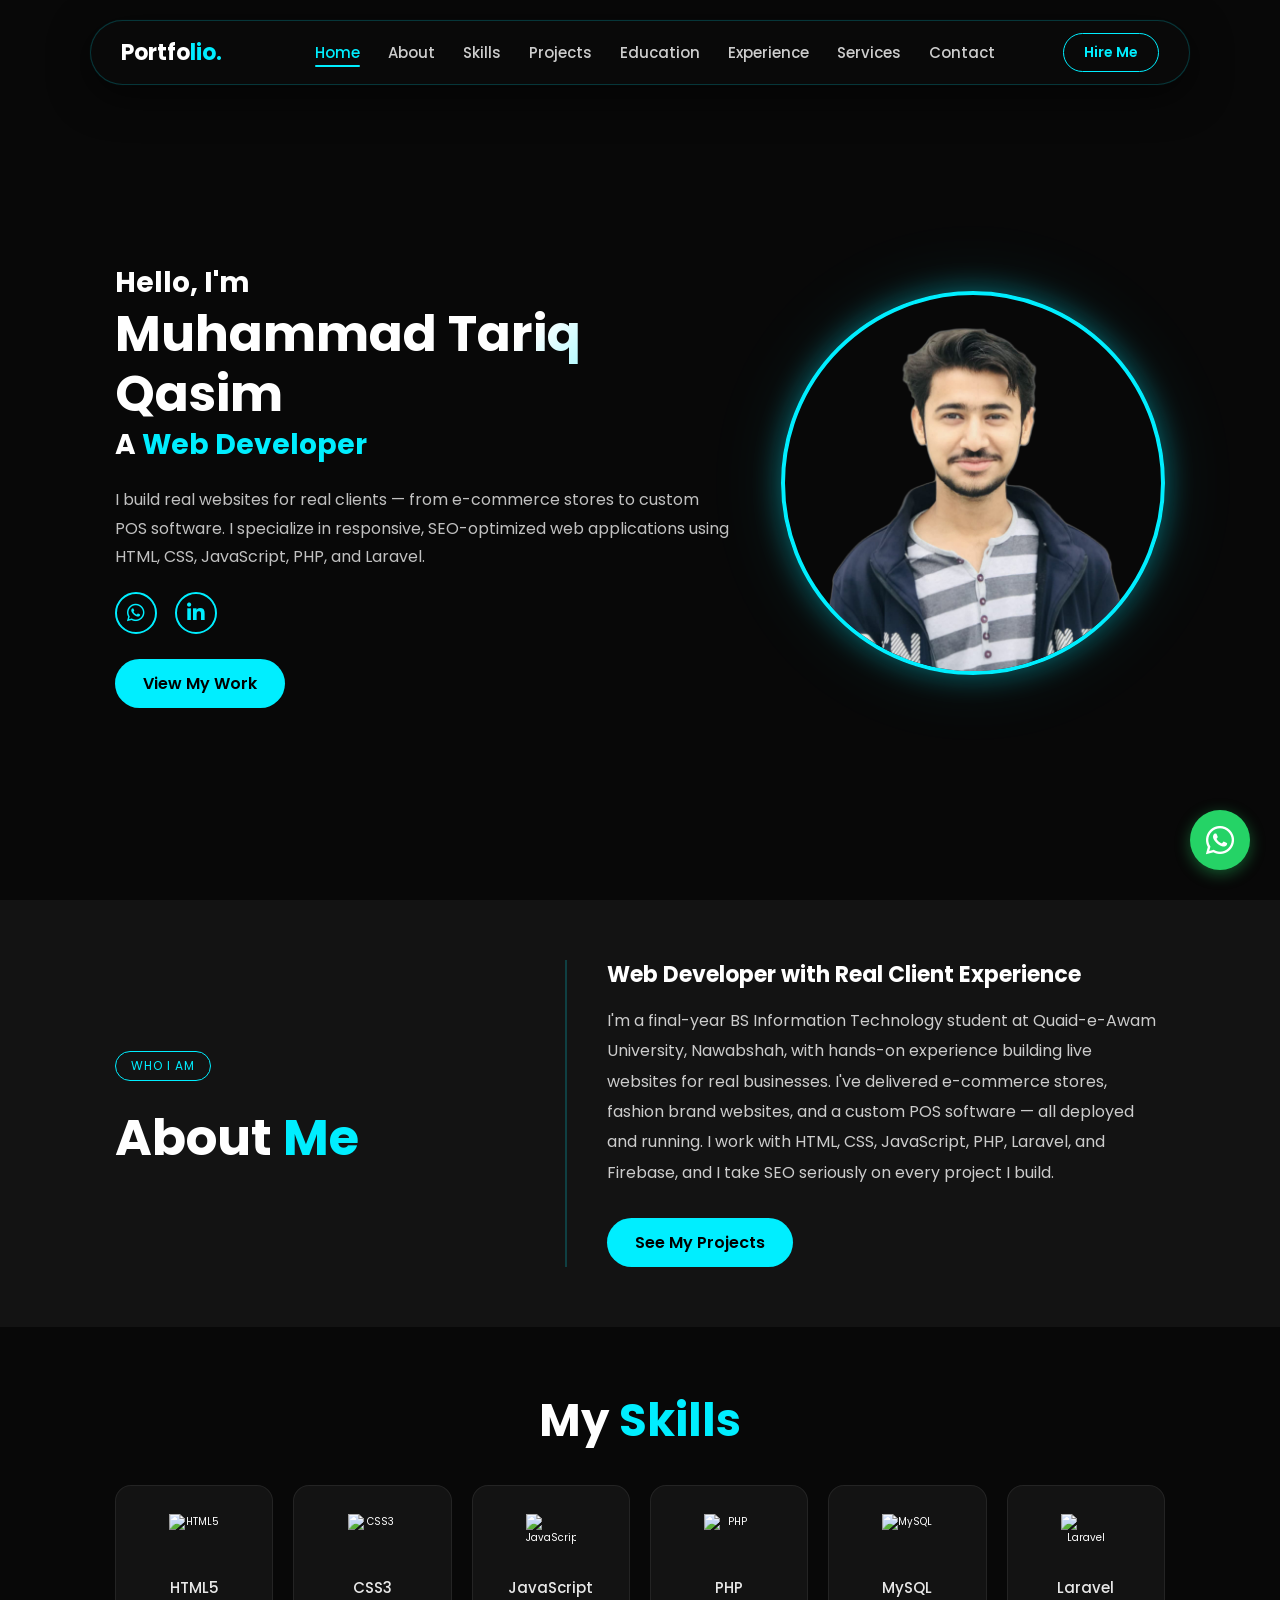
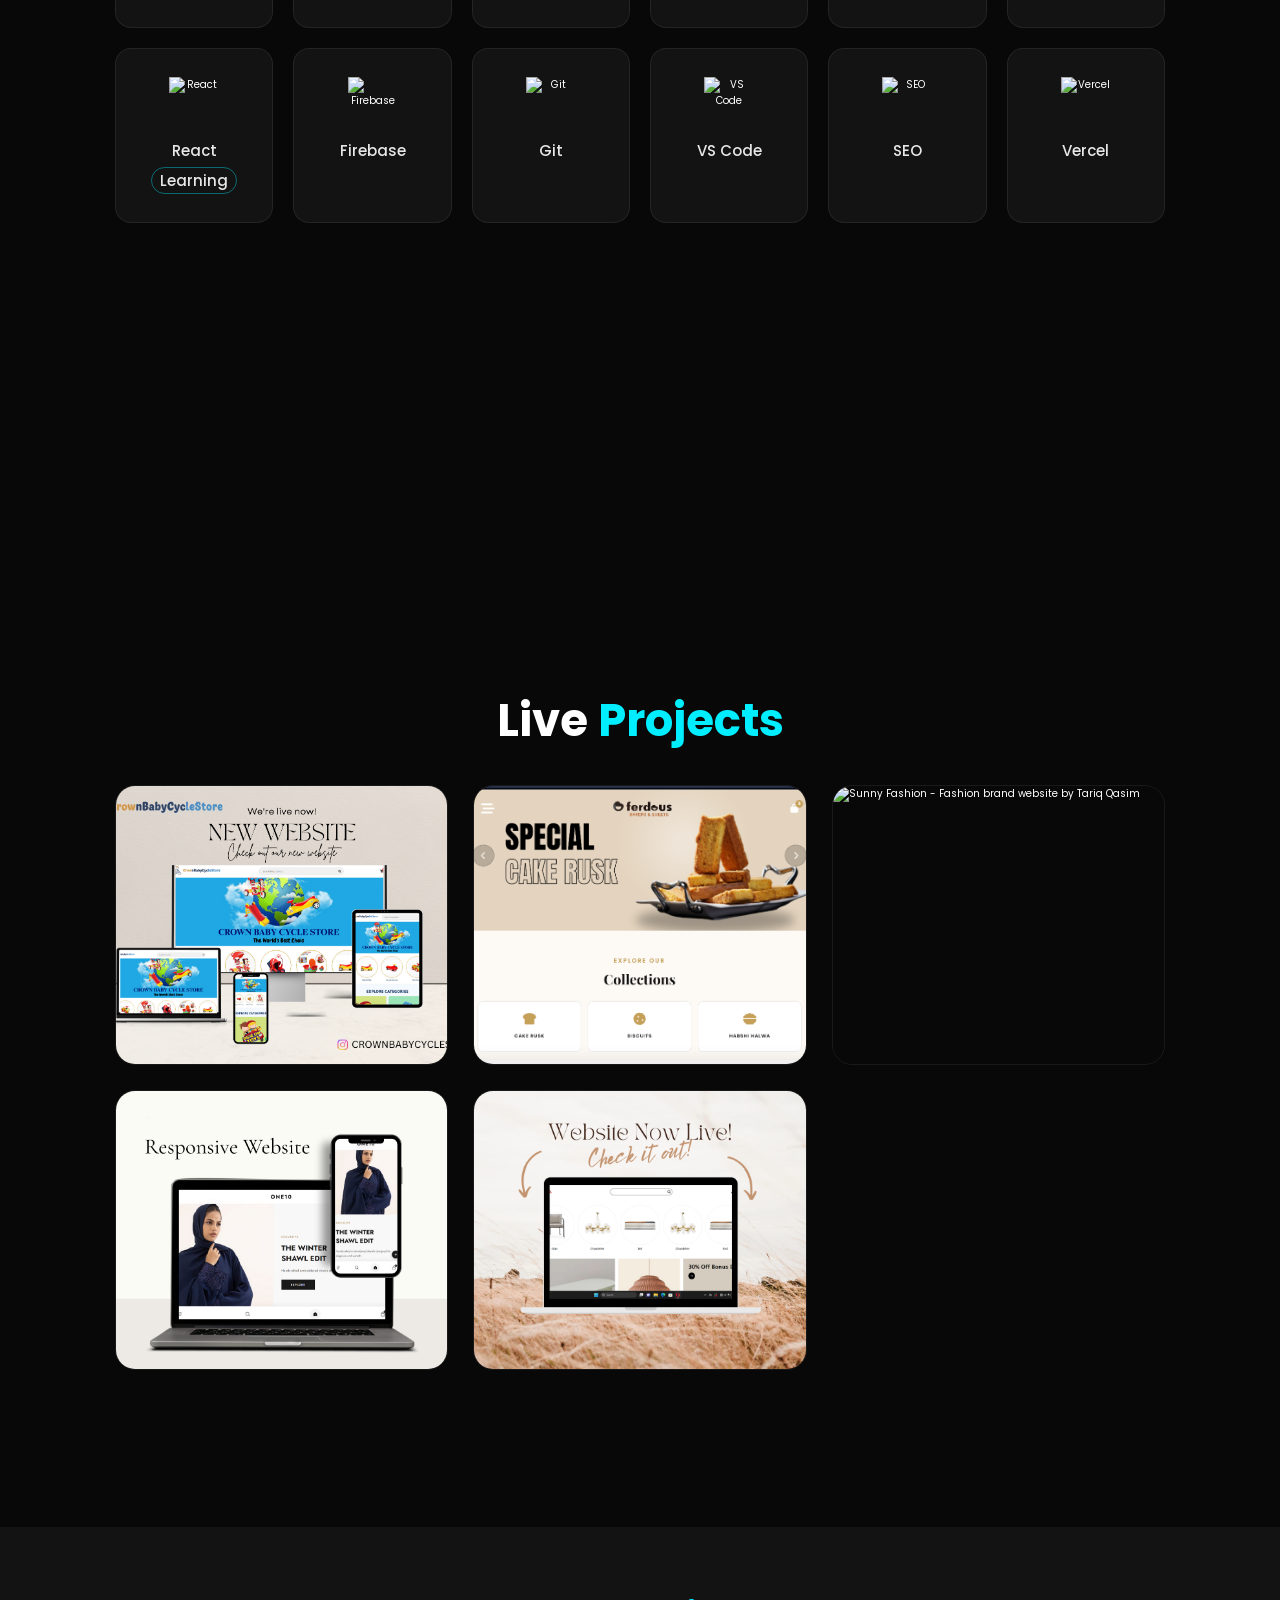
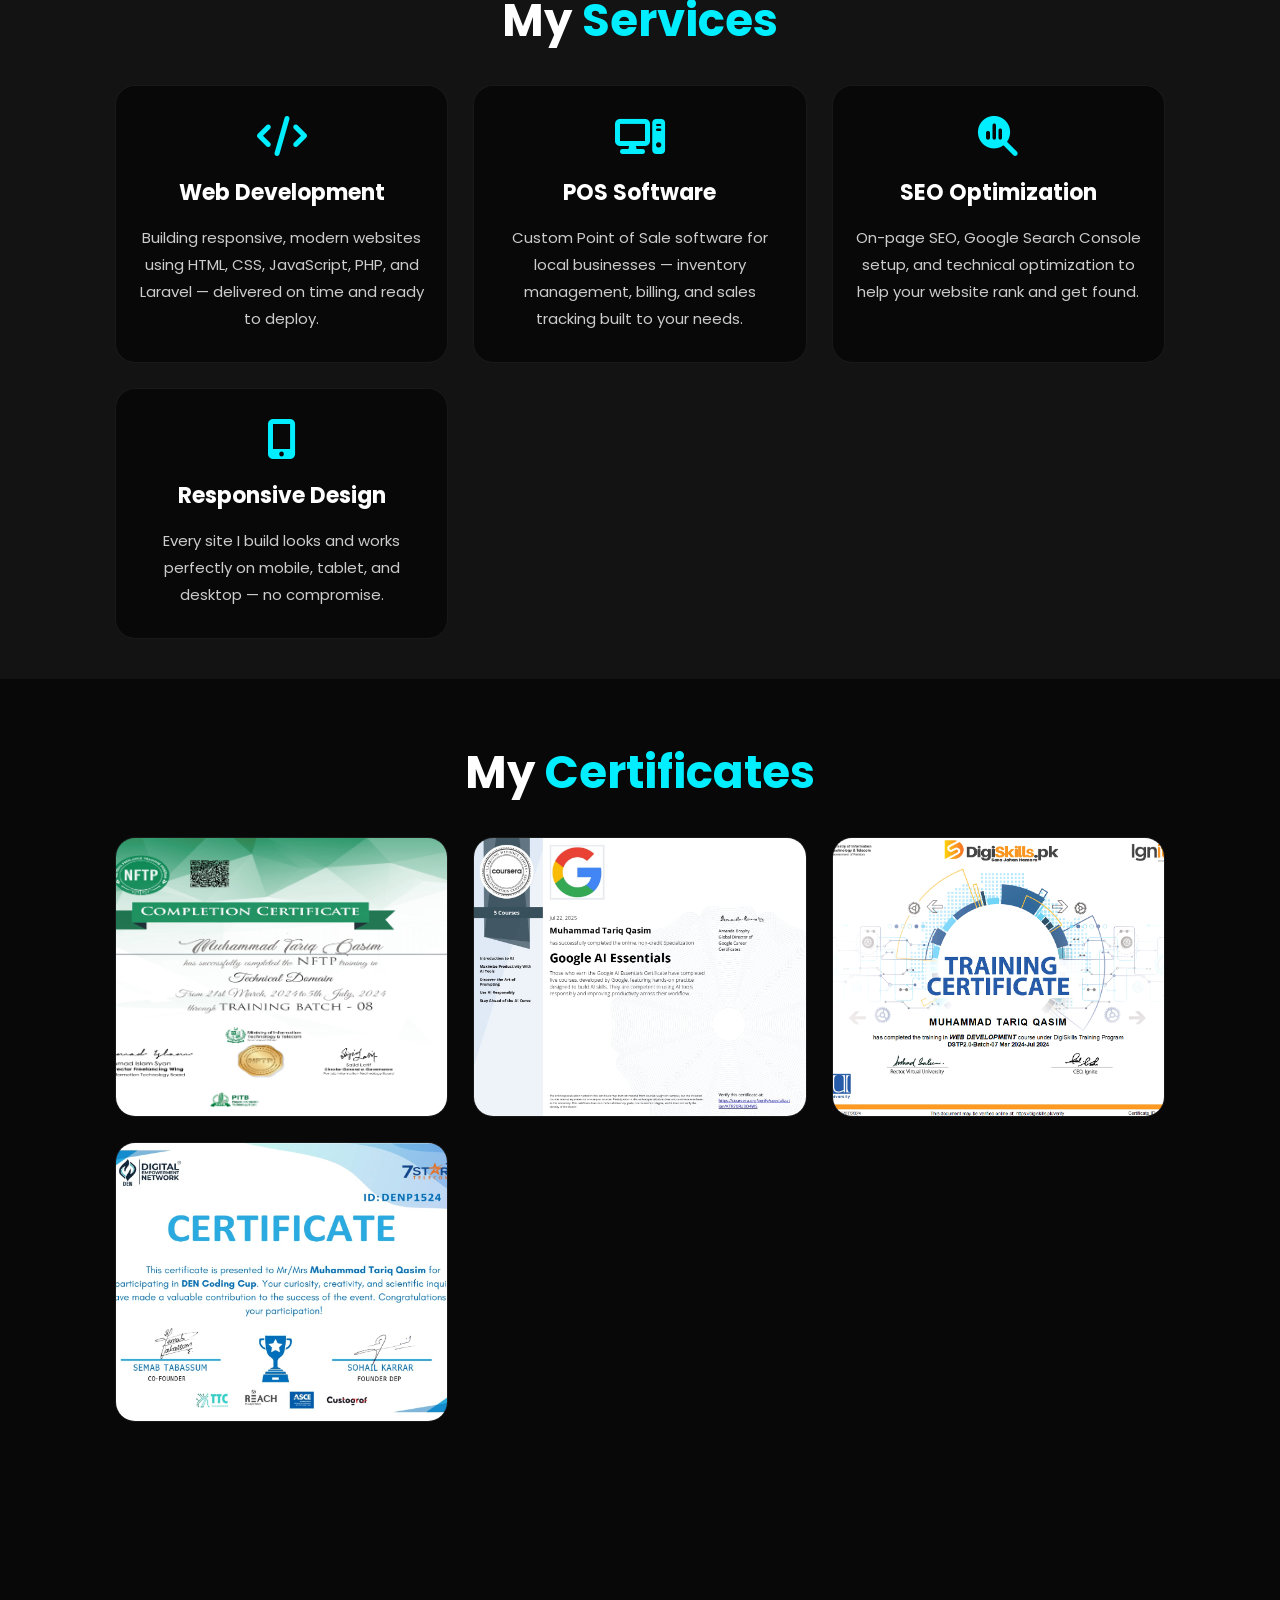
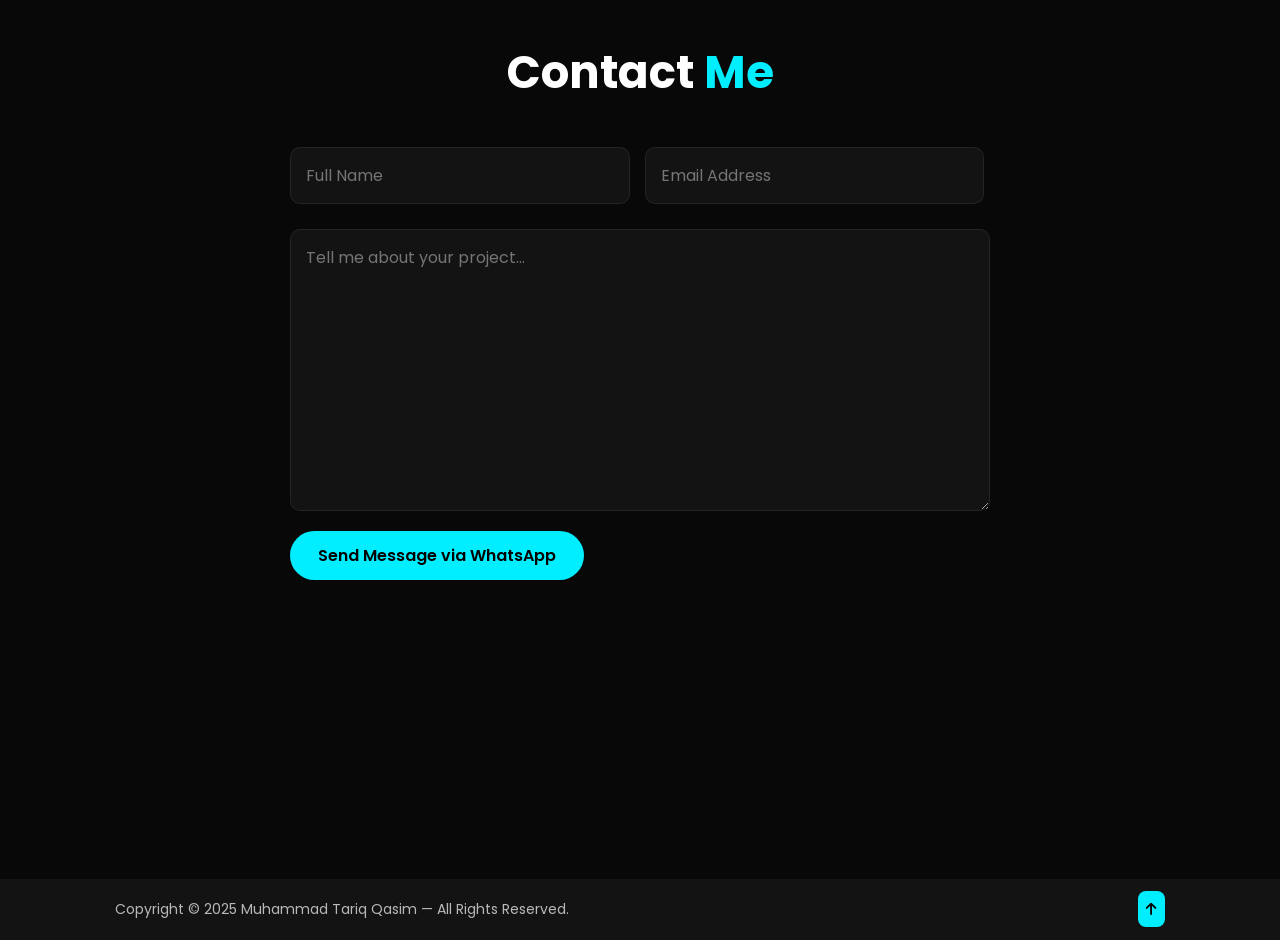
==== commit 7d5c52c1: "Add files via upload" ====
--- a/index.html
+++ b/index.html
@@ -178,7 +178,7 @@
             </div>
 
             <div class="portfolio-box">
-                <img src="ferdous.png" alt="Ferdous Bakery - Business website by Tariq Qasim">
+                <img src="ferdousbakery.png" alt="Ferdous Bakery - Business website by Tariq Qasim">
                 <div class="portfolio-layer">
                     <h4>Ferdous Bakery</h4>
                     <p class="project-desc">Professional business website for a local bakery — SEO-optimized, mobile-first, with Google Search Console setup for local visibility.</p>
@@ -191,7 +191,7 @@
                 <div class="portfolio-layer">
                     <h4>Sunny Fashion</h4>
                     <p class="project-desc">Fashion brand website with modern UI, product showcase, and responsive design deployed on Vercel.</p>
-                    <a href="https://sunnyfashion-nr9g.vercel.app/" target="_blank"><i class="fa-solid fa-arrow-up-right-from-square"></i></a>
+                    <a href="https://sunnyfashionpk.me" target="_blank"><i class="fa-solid fa-arrow-up-right-from-square"></i></a>
                 </div>
             </div>
 
